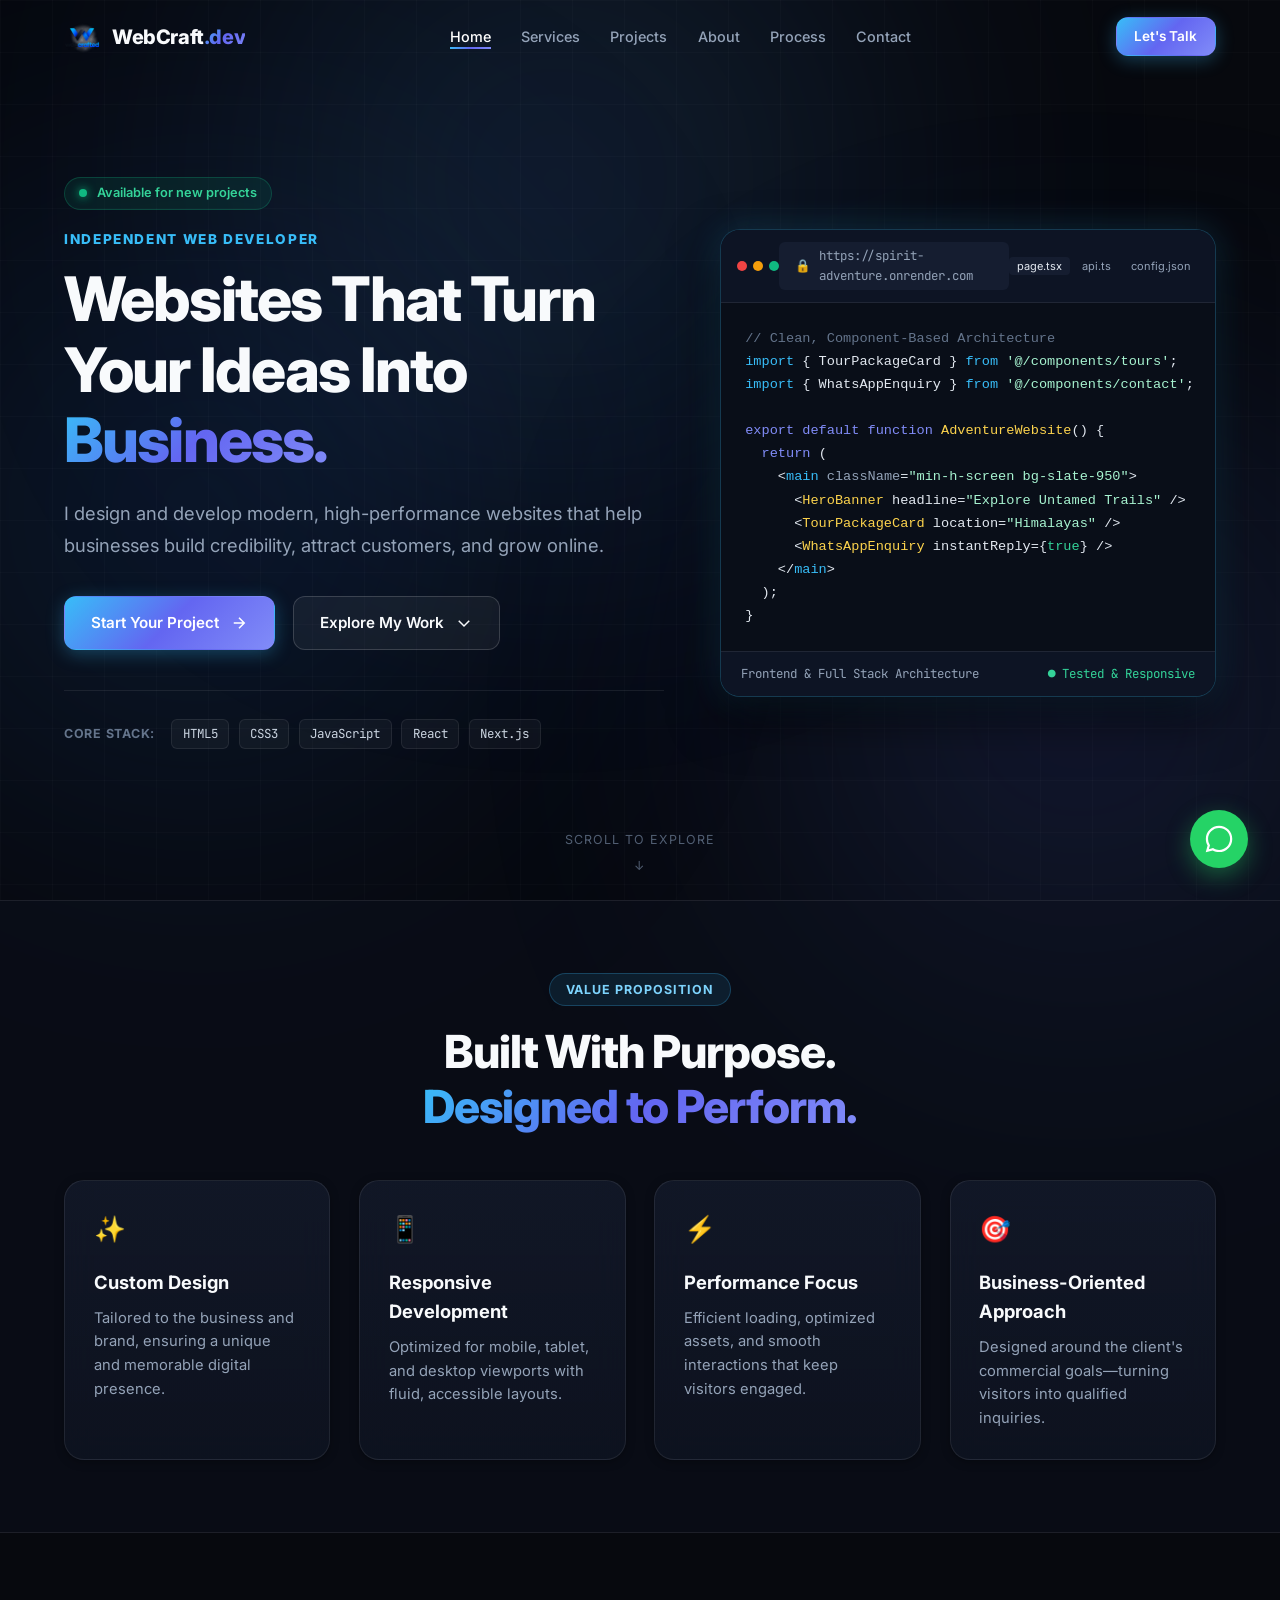
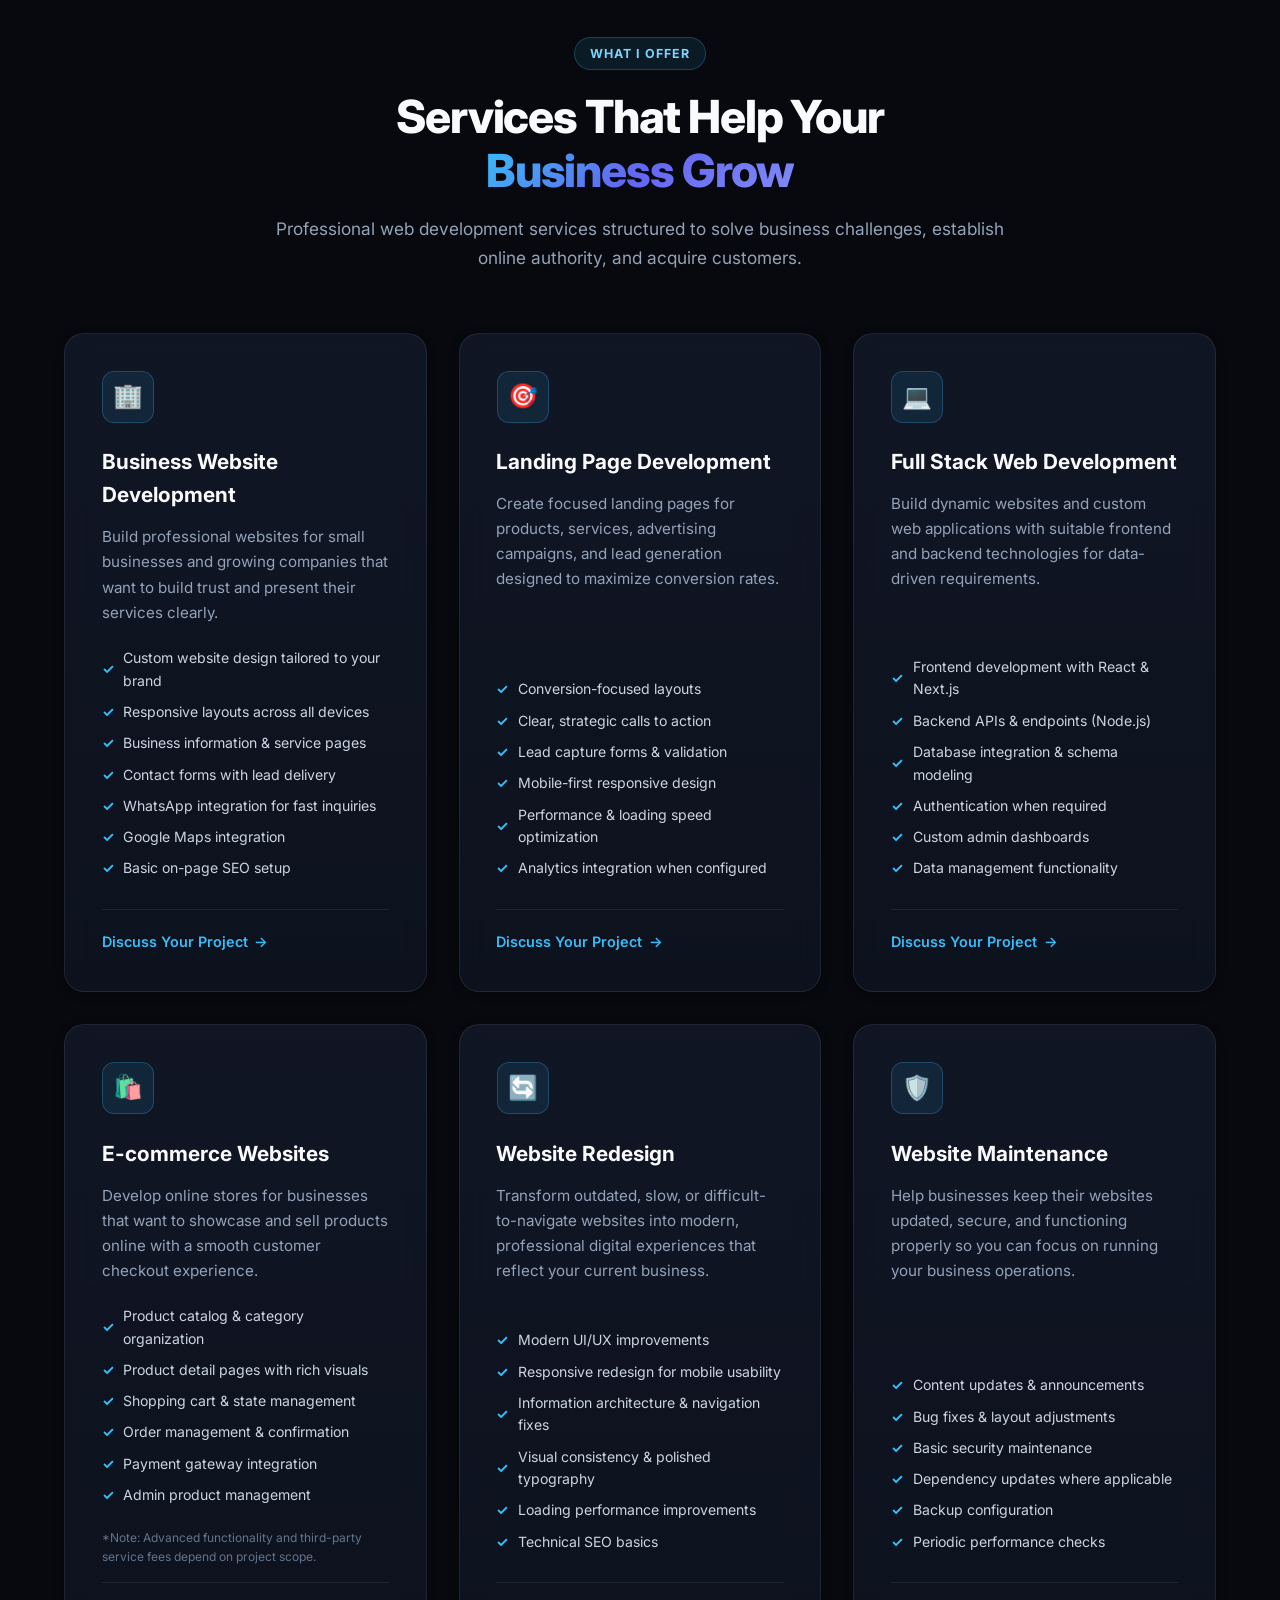
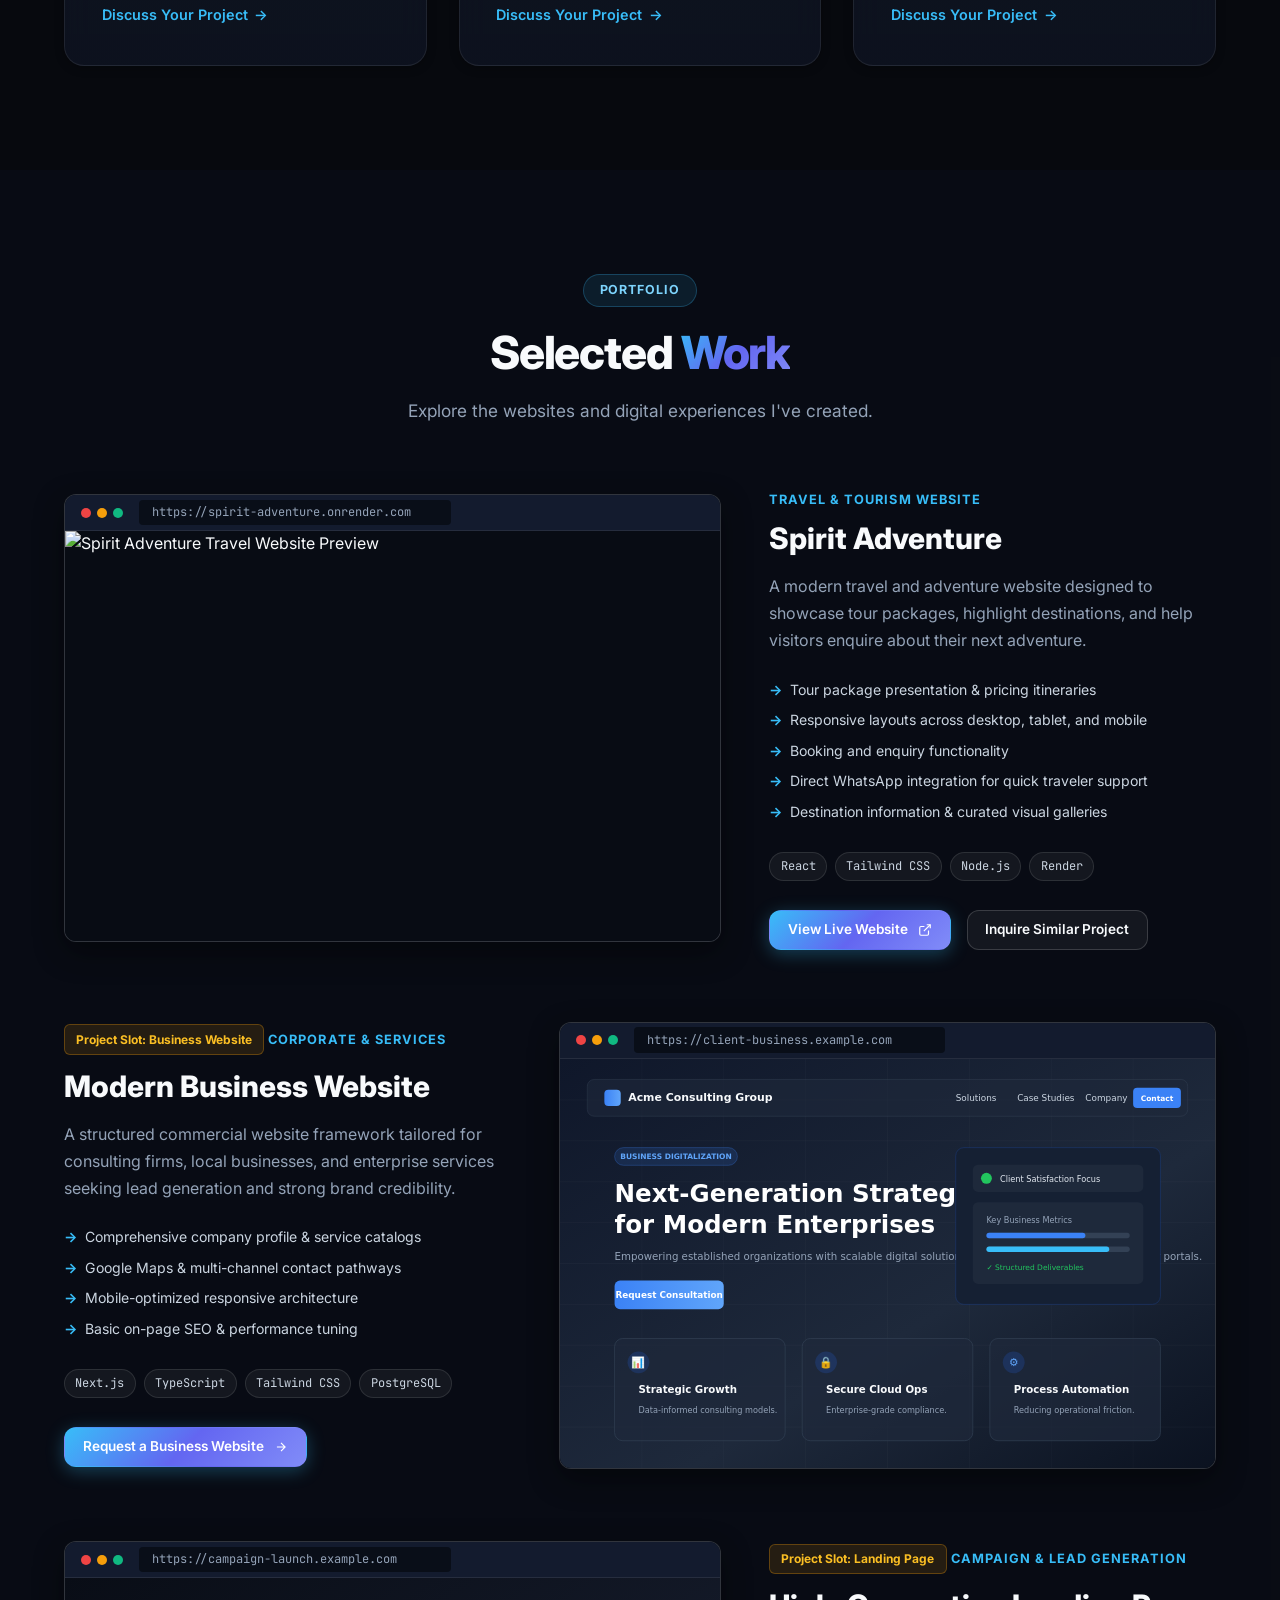
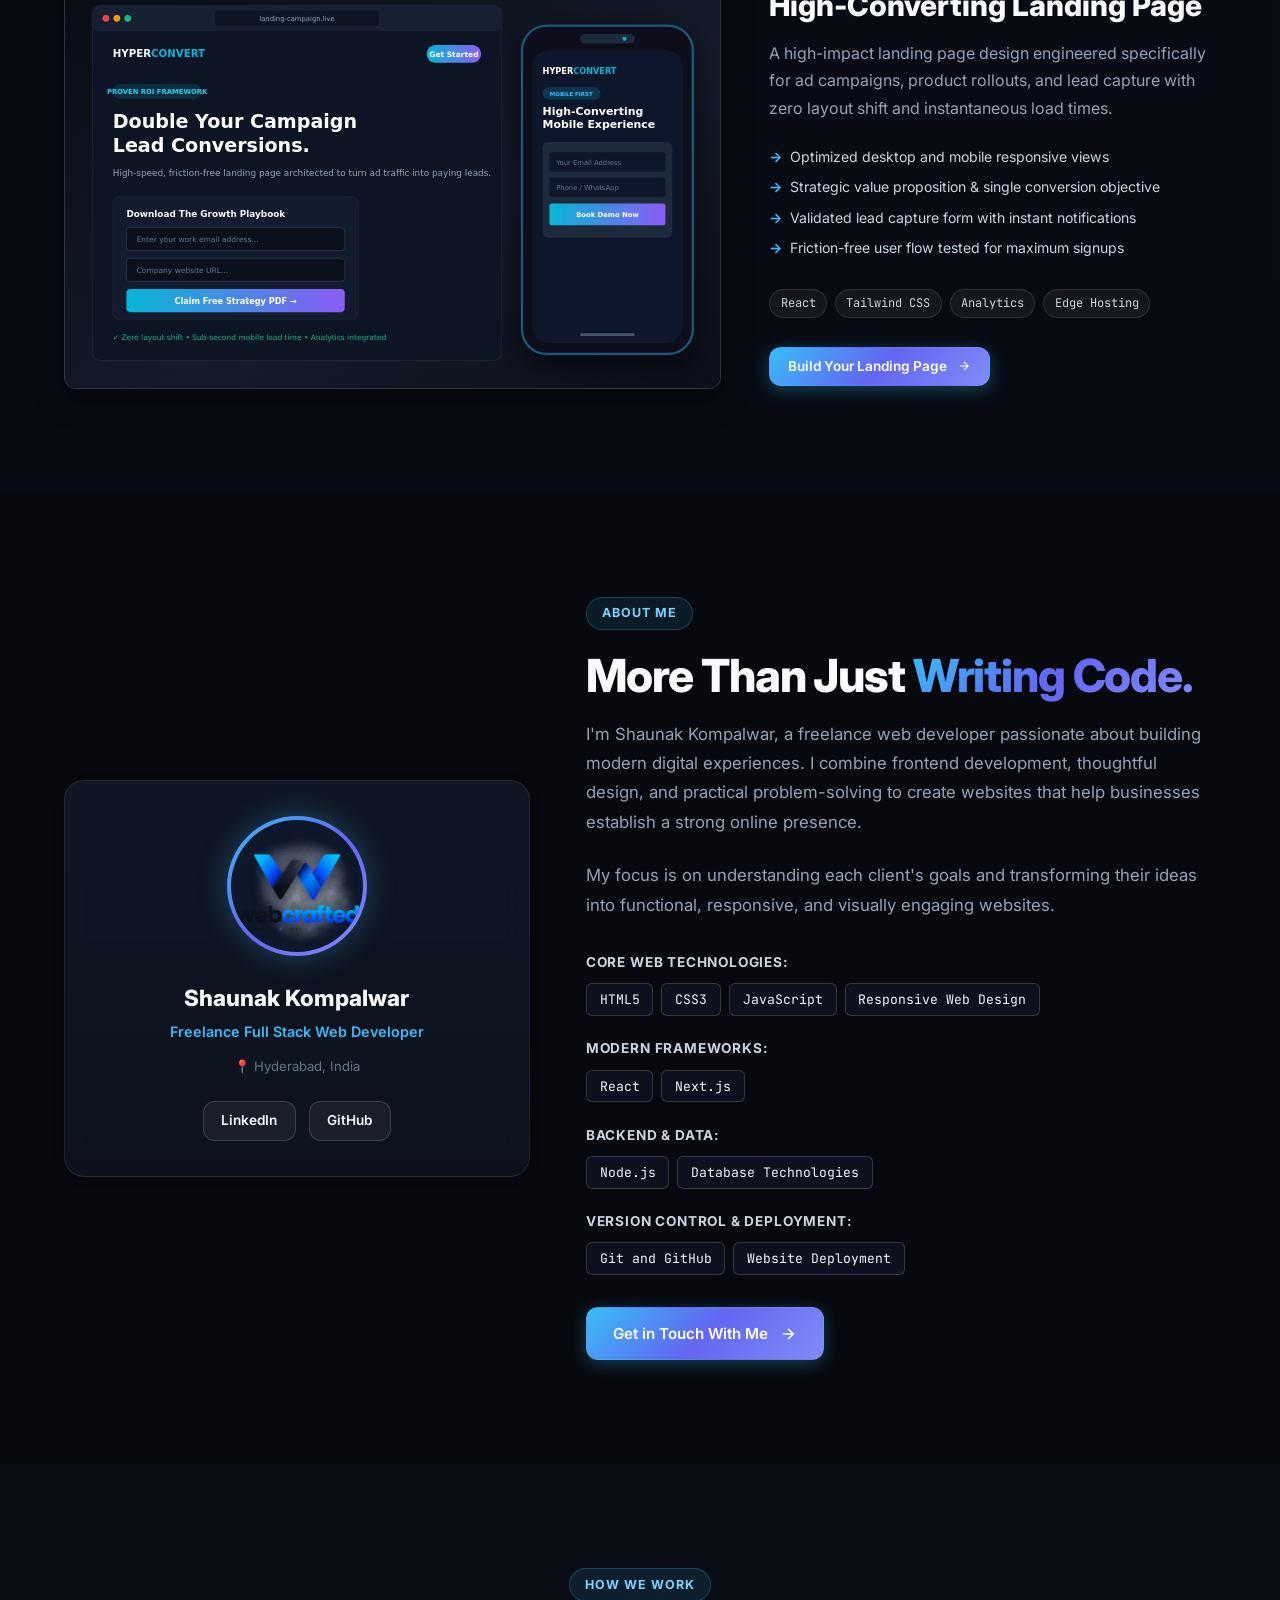
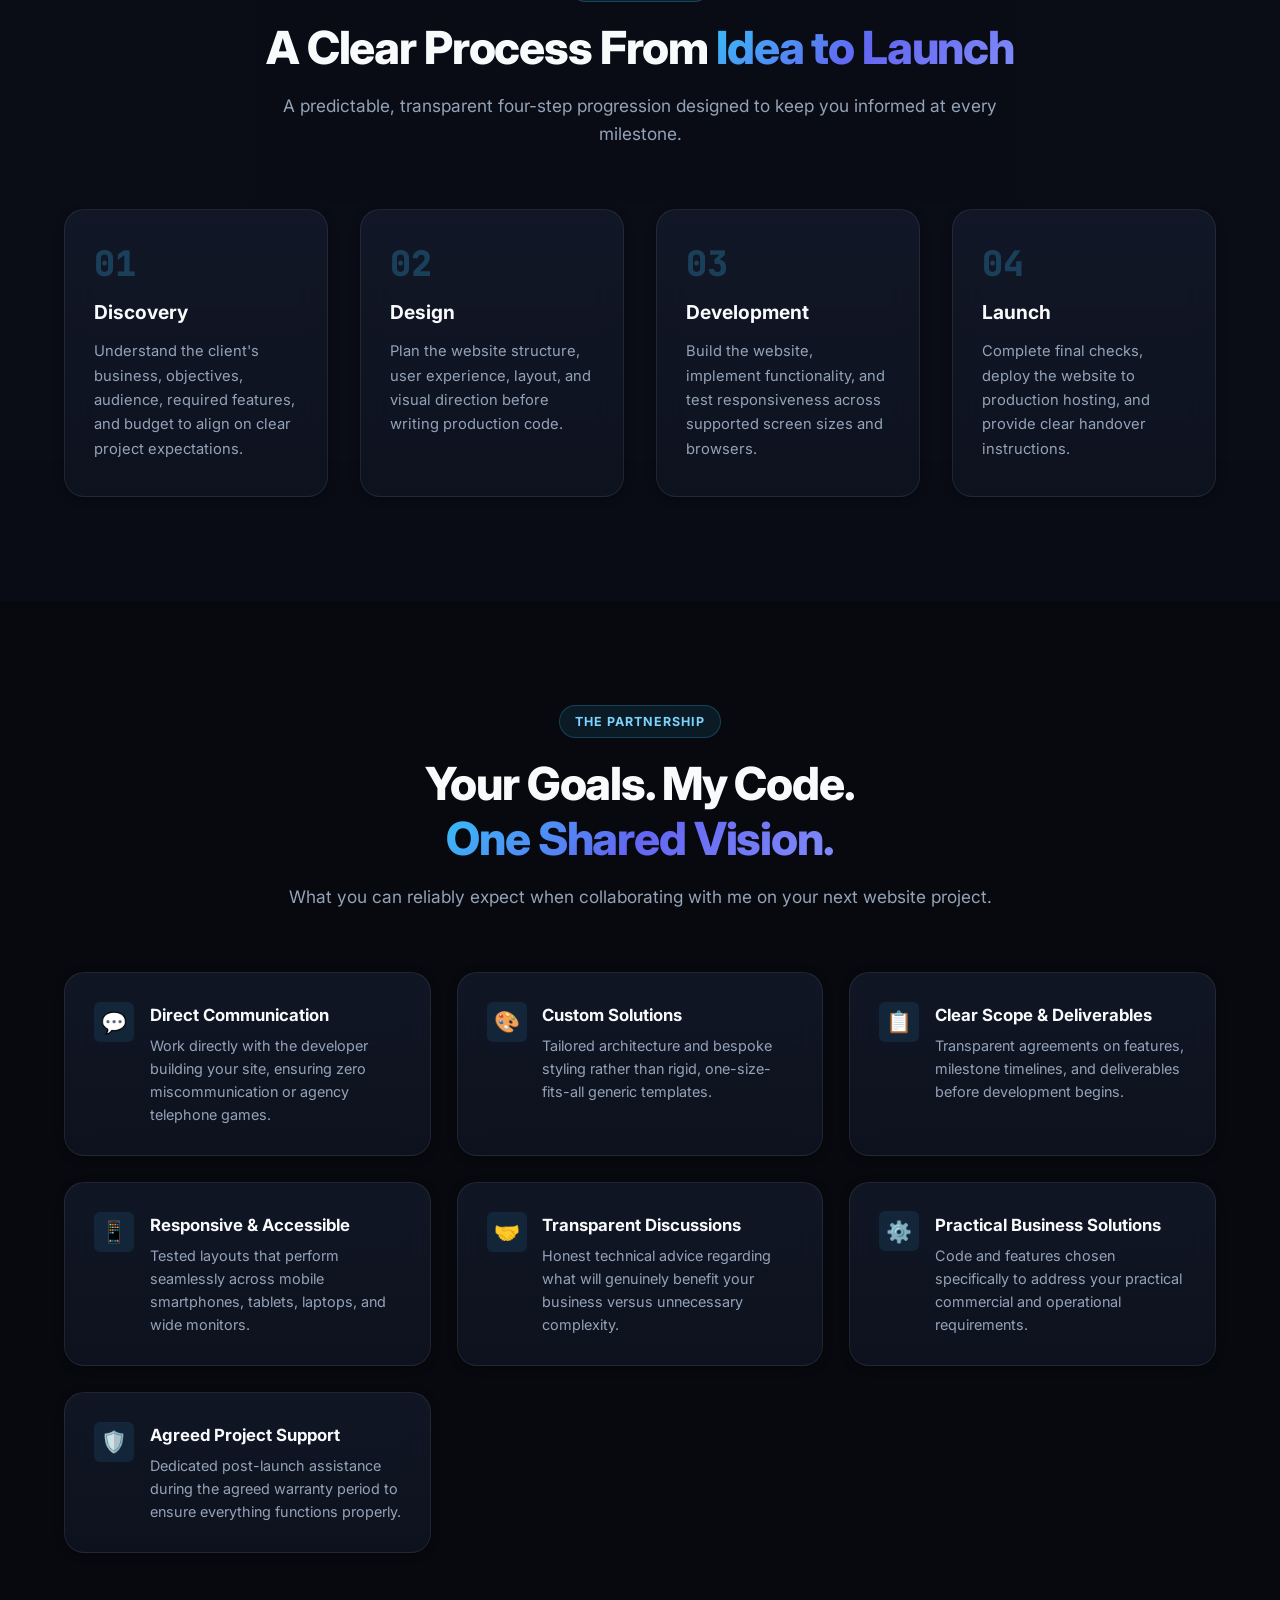
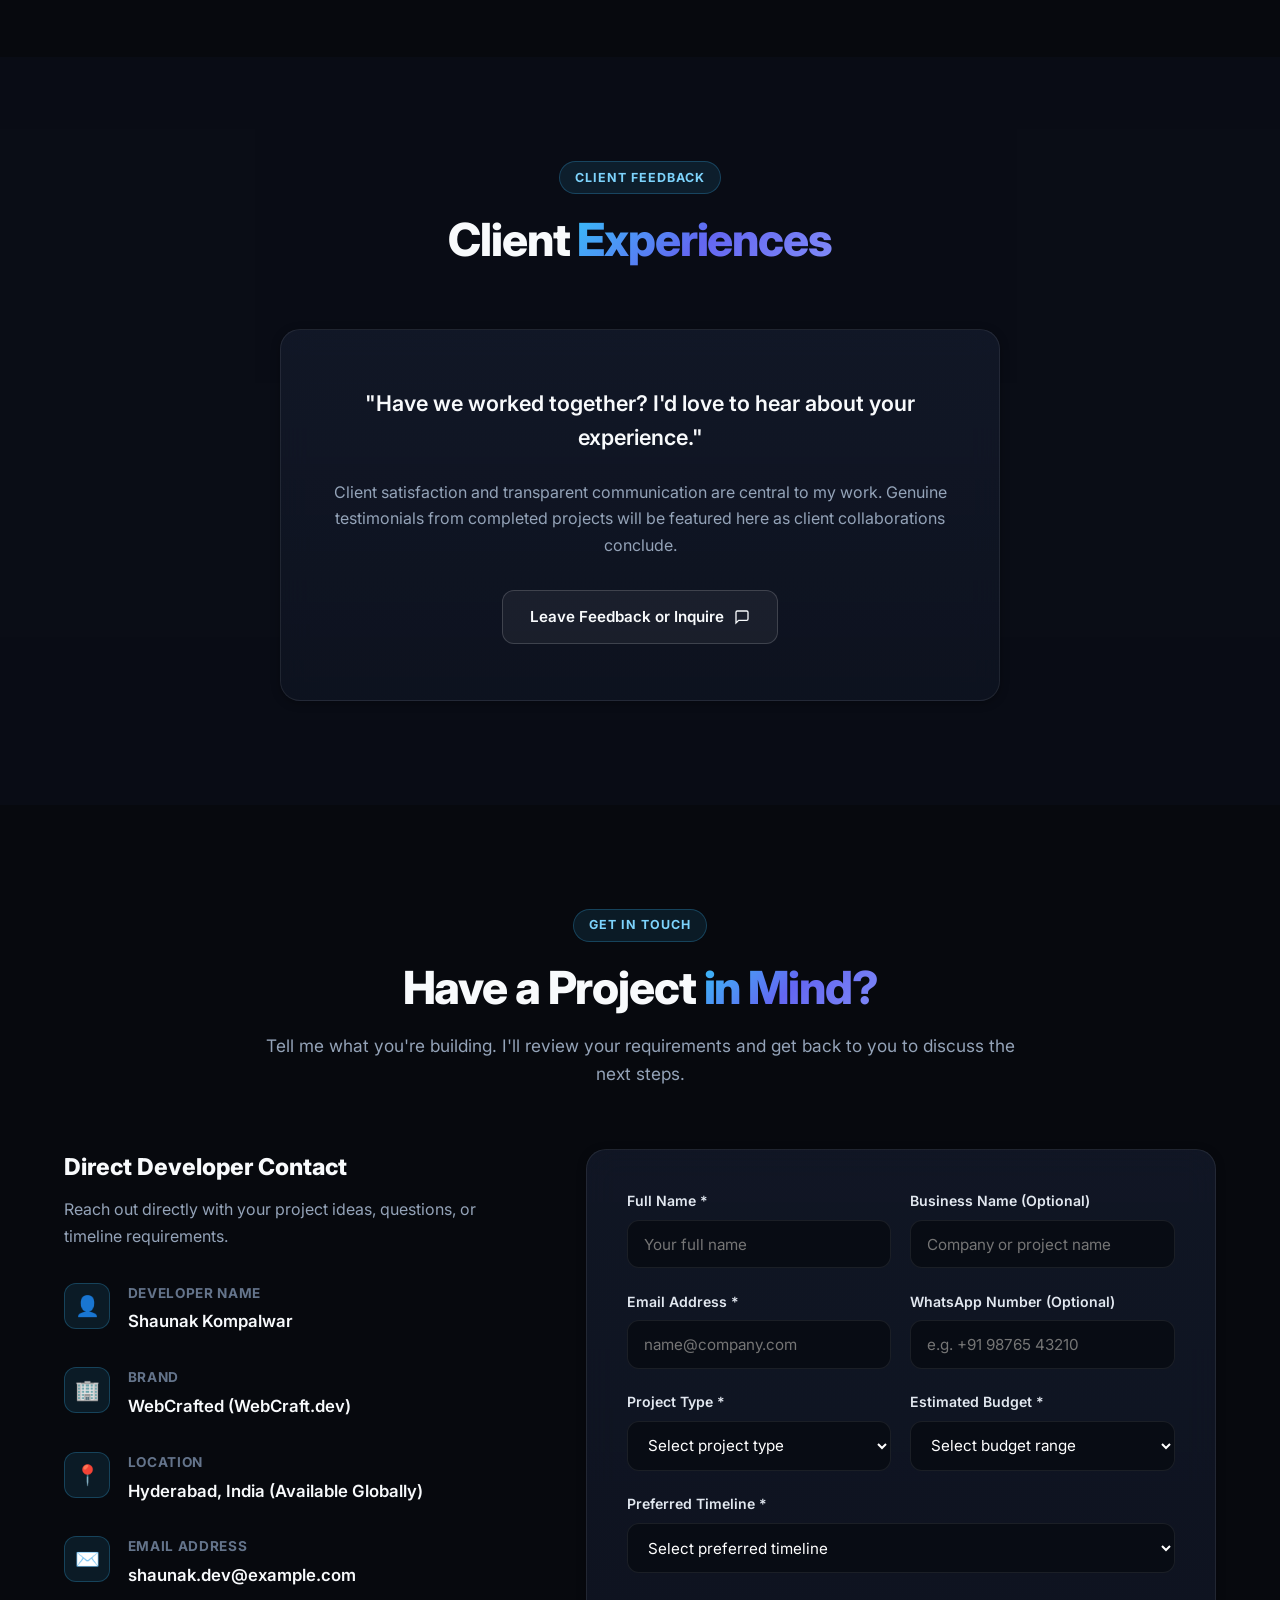
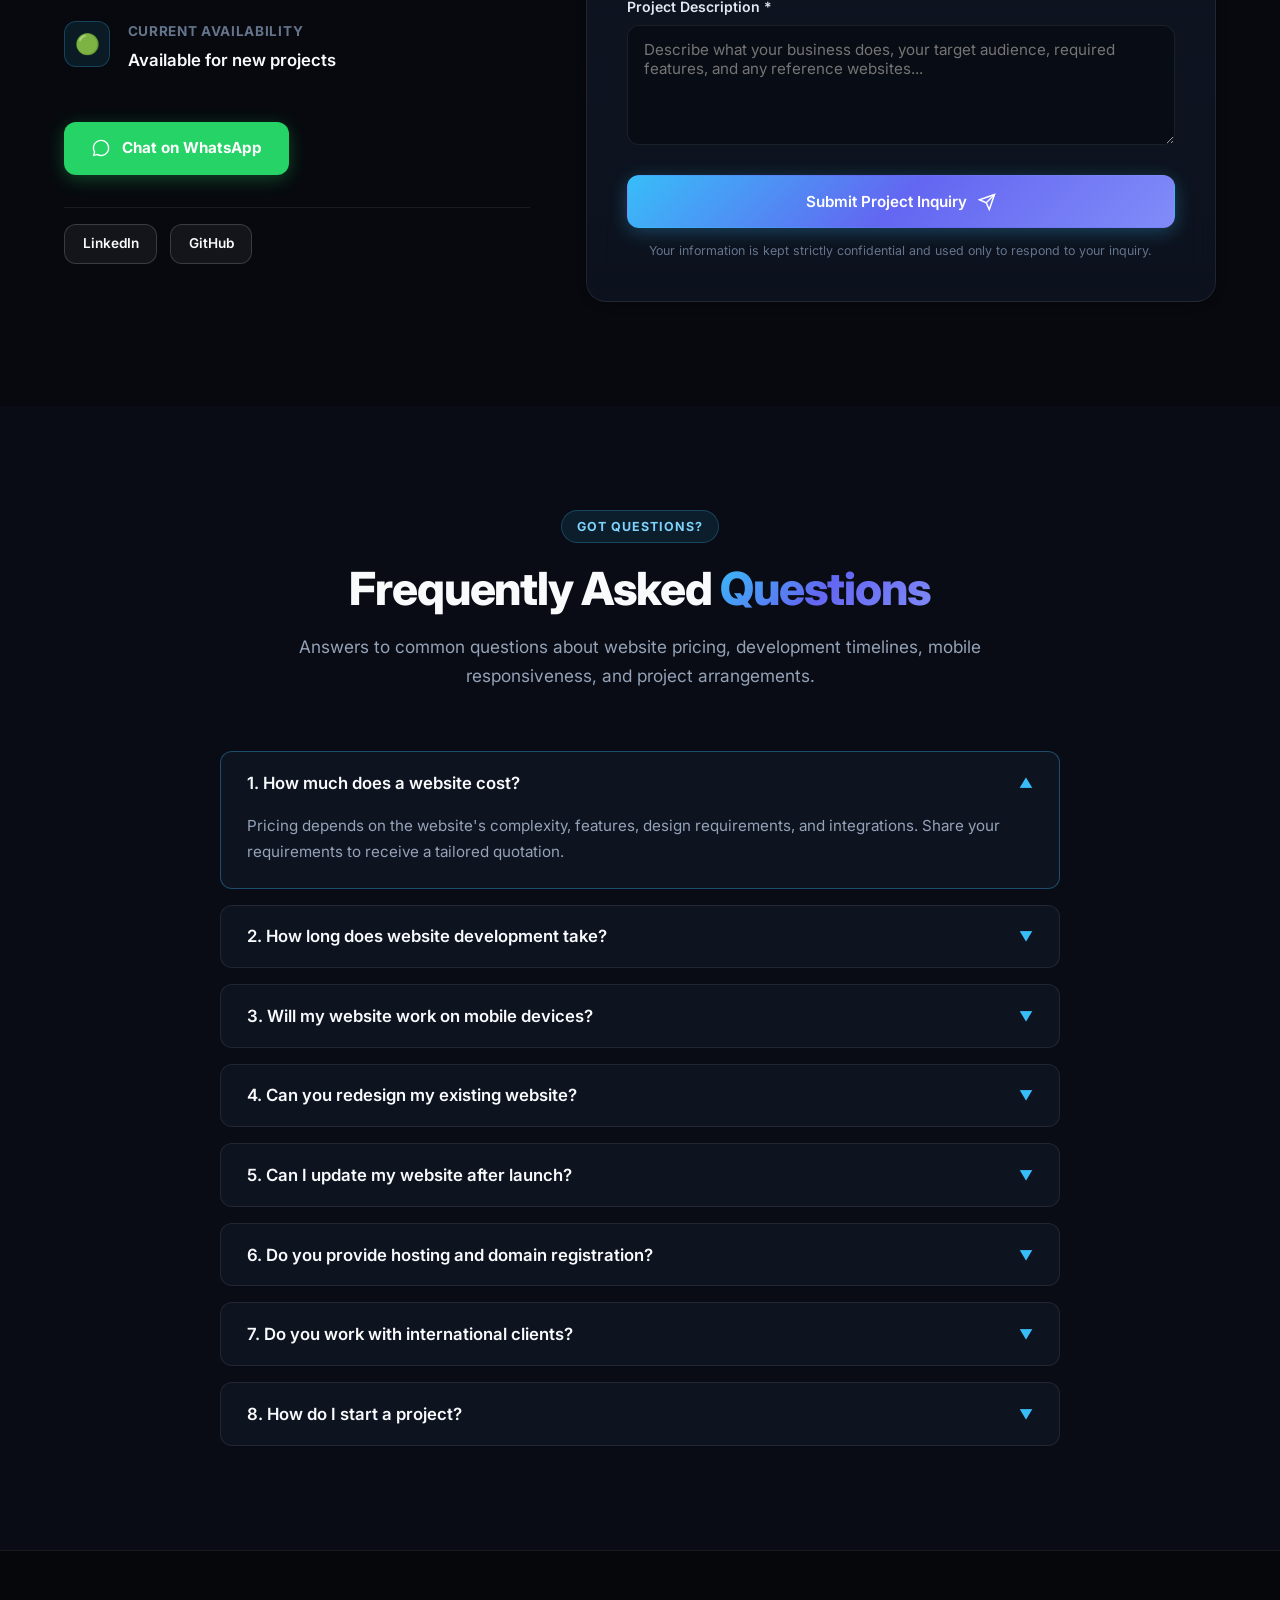
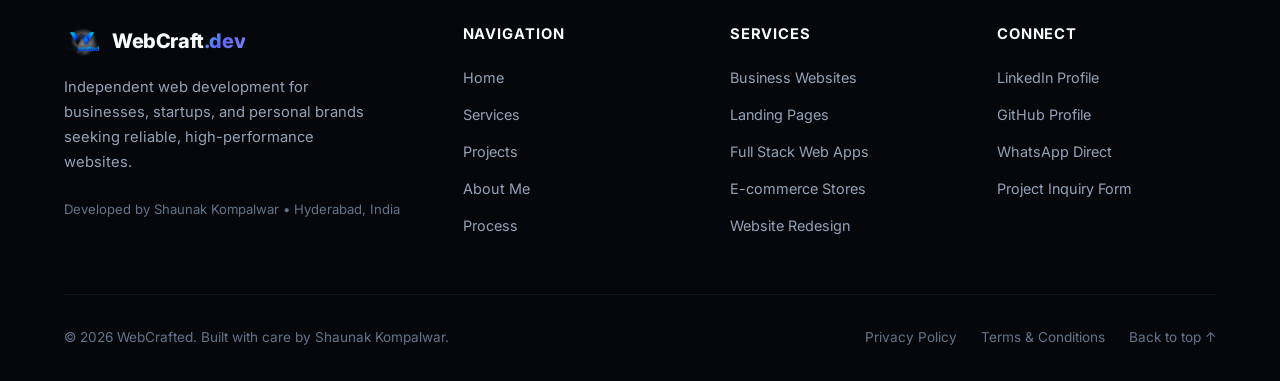
==== index.html @ 12d0b069 "first commit" ====
<!DOCTYPE html>
<html lang="en">
<head>
  <meta charset="UTF-8">
  <meta name="viewport" content="width=device-width, initial-scale=1.0">
  <title>WebCraft.dev | Shaunak Kompalwar — Freelance Full Stack Web Developer</title>
  
  <meta name="description" content="Shaunak Kompalwar — Freelance Full Stack Web Developer at WebCraft.dev. Building modern, high-performance websites for businesses, startups, travel companies, and personal brands.">
  <meta name="keywords" content="Shaunak Kompalwar, WebCraft.dev, WebCrafted, Freelance Web Developer Hyderabad, Full Stack Developer, Next.js Developer, React Developer, Travel Website Developer">
  <meta name="author" content="Shaunak Kompalwar">

  <!-- Open Graph / Social Media -->
  <meta property="og:type" content="website">
  <meta property="og:url" content="https://webcraft.dev/">
  <meta property="og:title" content="WebCraft.dev | Shaunak Kompalwar — Freelance Web Developer">
  <meta property="og:description" content="Websites That Turn Your Ideas Into Business. High-performance, modern websites designed to help businesses build credibility and grow.">
  <meta property="og:image" content="assets/spirit-adventure-preview.svg">

  <!-- Favicon -->
  <link rel="icon" type="image/png" href="assets/Logohead.png">
  <link rel="alternate icon" type="image/svg+xml" href="assets/logo.svg">
  
  <!-- Google Fonts: Inter & JetBrains Mono -->
  <link rel="preconnect" href="https://fonts.googleapis.com">
  <link rel="preconnect" href="https://fonts.gstatic.com" crossorigin>
  <link href="https://fonts.googleapis.com/css2?family=Inter:wght@400;500;600;700;800&family=JetBrains+Mono:wght@400;500;600;700&display=swap" rel="stylesheet">

  <link rel="stylesheet" href="styles.css">
  <script src="config.js"></script>
</head>
<body>

  <!-- Background Ambient Lights & Grid -->
  <div class="ambient-glow ambient-glow-1"></div>
  <div class="ambient-glow ambient-glow-2"></div>
  <div class="ambient-glow ambient-glow-3"></div>
  <div class="bg-grid-overlay"></div>

  <!-- ==========================================================================
       Section 3: Navigation Bar
       ========================================================================== -->
  <header>
    <nav class="navbar" role="navigation" aria-label="Main Navigation">
      <div class="container nav-container">
        
        <!-- Left: Logo / Typographic Wordmark -->
        <a href="#home" class="brand-logo" aria-label="WebCraft.dev Home">
          <img src="assets/Logohead.png" alt="WebCrafted logo" class="brand-icon" onerror="this.onerror=null; this.src='assets/logo.svg';">
          <span>WebCraft<span class="gradient-text">.dev</span></span>
        </a>

        <!-- Center: Navigation Links -->
        <ul class="nav-links">
          <li><a href="#home" class="nav-link active">Home</a></li>
          <li><a href="#services" class="nav-link">Services</a></li>
          <li><a href="#projects" class="nav-link">Projects</a></li>
          <li><a href="#about" class="nav-link">About</a></li>
          <li><a href="#process" class="nav-link">Process</a></li>
          <li><a href="#contact" class="nav-link">Contact</a></li>
        </ul>

        <!-- Right: Action CTA -->
        <div class="nav-actions">
          <a href="#contact" class="btn btn-primary btn-sm">Let's Talk</a>
          <button class="nav-mobile-toggle" aria-label="Toggle navigation menu" aria-expanded="false">☰</button>
        </div>

      </div>
    </nav>
  </header>

  <!-- Mobile Drawer Menu -->
  <div class="mobile-nav-drawer" role="dialog" aria-modal="true" aria-label="Mobile Navigation">
    <a href="#home">Home</a>
    <a href="#services">Services</a>
    <a href="#projects">Projects</a>
    <a href="#about">About</a>
    <a href="#process">Process</a>
    <a href="#contact">Contact</a>
    <a href="#contact" class="btn btn-primary" style="margin-top: 1rem; color: #fff;">Let's Talk</a>
  </div>

  <!-- ==========================================================================
       Section 4: Hero Section
       ========================================================================== -->
  <section id="home" class="hero-section">
    <div class="container hero-grid">
      
      <div class="hero-content">
        <!-- Compact Availability Indicator -->
        <div class="availability-pill">
          <span class="availability-dot"></span>
          <span class="availability-text">Available for new projects</span>
        </div>

        <!-- Introductory Label -->
        <span class="hero-intro-label">INDEPENDENT WEB DEVELOPER</span>

        <!-- Main Headline -->
        <h1 class="hero-title">
          Websites That Turn Your Ideas Into <span class="gradient-text">Business.</span>
        </h1>

        <!-- Supporting Description -->
        <p class="hero-description">
          I design and develop modern, high-performance websites that help businesses build credibility, attract customers, and grow online.
        </p>

        <!-- CTA Group -->
        <div class="hero-cta-group">
          <a href="#contact" class="btn btn-primary">
            <span>Start Your Project</span>
            <svg width="18" height="18" viewBox="0 0 24 24" fill="none" stroke="currentColor" stroke-width="2"><path d="M5 12h14M12 5l7 7-7 7"/></svg>
          </a>
          <a href="#projects" class="btn btn-secondary">
            <span>Explore My Work</span>
            <svg width="18" height="18" viewBox="0 0 24 24" fill="none" stroke="currentColor" stroke-width="2"><path d="M19 9l-7 7-7-7"/></svg>
          </a>
        </div>

        <!-- Technology Labels -->
        <div class="hero-tech-pills">
          <span class="hero-tech-label">Core Stack:</span>
          <span class="hero-tech-pill">HTML5</span>
          <span class="hero-tech-pill">CSS3</span>
          <span class="hero-tech-pill">JavaScript</span>
          <span class="hero-tech-pill">React</span>
          <span class="hero-tech-pill">Next.js</span>
        </div>
      </div>

      <!-- Hero Visual Preview Window -->
      <div class="hero-visual-card">
        <div class="browser-bar">
          <div class="browser-dots">
            <div class="browser-dot red"></div>
            <div class="browser-dot yellow"></div>
            <div class="browser-dot green"></div>
          </div>
          <div class="browser-url-input">
            <span>🔒</span>
            <span>https://spirit-adventure.onrender.com</span>
          </div>
          <div style="display: flex; gap: 4px;">
            <button class="browser-tab-btn" data-file="page.tsx" style="background:#151d30; color:#e2e8f0; border:none; padding:2px 8px; border-radius:4px; font-size:11px; cursor:pointer;">page.tsx</button>
            <button class="browser-tab-btn" data-file="api.ts" style="background:transparent; color:#94a3b8; border:none; padding:2px 8px; border-radius:4px; font-size:11px; cursor:pointer;">api.ts</button>
            <button class="browser-tab-btn" data-file="config.json" style="background:transparent; color:#94a3b8; border:none; padding:2px 8px; border-radius:4px; font-size:11px; cursor:pointer;">config.json</button>
          </div>
        </div>

        <div class="browser-content-area">
          <pre style="margin:0; overflow-x:auto;"><code id="heroCodeContent"><span style="color:#64748b;">// Clean, Component-Based Architecture</span>
<span style="color:#38bdf8;">import</span> { TourPackageCard } <span style="color:#38bdf8;">from</span> <span style="color:#a7f3d0;">'@/components/tours'</span>;
<span style="color:#38bdf8;">import</span> { WhatsAppEnquiry } <span style="color:#38bdf8;">from</span> <span style="color:#a7f3d0;">'@/components/contact'</span>;

<span style="color:#818cf8;">export default function</span> <span style="color:#fcd34d;">AdventureWebsite</span>() {
  <span style="color:#818cf8;">return</span> (
    &lt;<span style="color:#38bdf8;">main</span> <span style="color:#94a3b8;">className</span>=<span style="color:#a7f3d0;">"min-h-screen bg-slate-950"</span>&gt;
      &lt;<span style="color:#fcd34d;">HeroBanner</span> headline=<span style="color:#a7f3d0;">"Explore Untamed Trails"</span> /&gt;
      &lt;<span style="color:#fcd34d;">TourPackageCard</span> location=<span style="color:#a7f3d0;">"Himalayas"</span> /&gt;
      &lt;<span style="color:#fcd34d;">WhatsAppEnquiry</span> instantReply={<span style="color:#34d399;">true</span>} /&gt;
    &lt;/<span style="color:#38bdf8;">main</span>&gt;
  );
}</code></pre>
        </div>

        <div style="padding:0.75rem 1.25rem; background:#0d1424; border-top:1px solid var(--border-subtle); display:flex; justify-content:space-between; align-items:center; font-size:0.78rem; font-family:var(--font-mono); color:var(--text-muted);">
          <span>Frontend &amp; Full Stack Architecture</span>
          <span style="color:#34d399;">● Tested &amp; Responsive</span>
        </div>
      </div>

    </div>

    <!-- Scroll Indicator -->
    <a href="#trust" class="hero-scroll-indicator" aria-label="Scroll to next section">
      <span>Scroll to explore</span>
      <span>↓</span>
    </a>
  </section>

  <!-- ==========================================================================
       Section 5: Trust and Value Section
       ========================================================================== -->
  <section id="trust" class="trust-section">
    <div class="container">
      <div class="section-header" style="margin-bottom: 2.8rem;">
        <span class="section-tag">Value Proposition</span>
        <h2 class="section-title">Built With Purpose. <span class="gradient-text">Designed to Perform.</span></h2>
      </div>

      <div class="trust-grid">
        <div class="glass-card trust-item">
          <div class="trust-icon">✨</div>
          <h3 class="trust-title">Custom Design</h3>
          <p class="trust-desc">Tailored to the business and brand, ensuring a unique and memorable digital presence.</p>
        </div>

        <div class="glass-card trust-item">
          <div class="trust-icon">📱</div>
          <h3 class="trust-title">Responsive Development</h3>
          <p class="trust-desc">Optimized for mobile, tablet, and desktop viewports with fluid, accessible layouts.</p>
        </div>

        <div class="glass-card trust-item">
          <div class="trust-icon">⚡</div>
          <h3 class="trust-title">Performance Focus</h3>
          <p class="trust-desc">Efficient loading, optimized assets, and smooth interactions that keep visitors engaged.</p>
        </div>

        <div class="glass-card trust-item">
          <div class="trust-icon">🎯</div>
          <h3 class="trust-title">Business-Oriented Approach</h3>
          <p class="trust-desc">Designed around the client's commercial goals—turning visitors into qualified inquiries.</p>
        </div>
      </div>
    </div>
  </section>

  <!-- ==========================================================================
       Section 6: Services Section
       ========================================================================== -->
  <section id="services">
    <div class="container">
      <div class="section-header">
        <span class="section-tag">What I Offer</span>
        <h2 class="section-title">Services That Help Your <span class="gradient-text">Business Grow</span></h2>
        <p class="section-desc">
          Professional web development services structured to solve business challenges, establish online authority, and acquire customers.
        </p>
      </div>

      <div class="services-grid">
        
        <!-- Service 1: Business Website Development -->
        <div class="glass-card service-card">
          <div class="service-icon-box">🏢</div>
          <h3 class="service-title">Business Website Development</h3>
          <p class="service-desc">
            Build professional websites for small businesses and growing companies that want to build trust and present their services clearly.
          </p>
          <ul class="service-features-list">
            <li>Custom website design tailored to your brand</li>
            <li>Responsive layouts across all devices</li>
            <li>Business information &amp; service pages</li>
            <li>Contact forms with lead delivery</li>
            <li>WhatsApp integration for fast inquiries</li>
            <li>Google Maps integration</li>
            <li>Basic on-page SEO setup</li>
          </ul>
          <div class="service-footer-cta">
            <a href="#contact" class="discuss-link">Discuss Your Project <span>→</span></a>
          </div>
        </div>

        <!-- Service 2: Landing Page Development -->
        <div class="glass-card service-card">
          <div class="service-icon-box">🎯</div>
          <h3 class="service-title">Landing Page Development</h3>
          <p class="service-desc">
            Create focused landing pages for products, services, advertising campaigns, and lead generation designed to maximize conversion rates.
          </p>
          <ul class="service-features-list">
            <li>Conversion-focused layouts</li>
            <li>Clear, strategic calls to action</li>
            <li>Lead capture forms &amp; validation</li>
            <li>Mobile-first responsive design</li>
            <li>Performance &amp; loading speed optimization</li>
            <li>Analytics integration when configured</li>
          </ul>
          <div class="service-footer-cta">
            <a href="#contact" class="discuss-link">Discuss Your Project <span>→</span></a>
          </div>
        </div>

        <!-- Service 3: Full Stack Web Development -->
        <div class="glass-card service-card">
          <div class="service-icon-box">💻</div>
          <h3 class="service-title">Full Stack Web Development</h3>
          <p class="service-desc">
            Build dynamic websites and custom web applications with suitable frontend and backend technologies for data-driven requirements.
          </p>
          <ul class="service-features-list">
            <li>Frontend development with React &amp; Next.js</li>
            <li>Backend APIs &amp; endpoints (Node.js)</li>
            <li>Database integration &amp; schema modeling</li>
            <li>Authentication when required</li>
            <li>Custom admin dashboards</li>
            <li>Data management functionality</li>
          </ul>
          <div class="service-footer-cta">
            <a href="#contact" class="discuss-link">Discuss Your Project <span>→</span></a>
          </div>
        </div>

        <!-- Service 4: E-commerce Websites -->
        <div class="glass-card service-card">
          <div class="service-icon-box">🛍️</div>
          <h3 class="service-title">E-commerce Websites</h3>
          <p class="service-desc">
            Develop online stores for businesses that want to showcase and sell products online with a smooth customer checkout experience.
          </p>
          <ul class="service-features-list">
            <li>Product catalog &amp; category organization</li>
            <li>Product detail pages with rich visuals</li>
            <li>Shopping cart &amp; state management</li>
            <li>Order management &amp; confirmation</li>
            <li>Payment gateway integration</li>
            <li>Admin product management</li>
          </ul>
          <p style="font-size:0.75rem; color:var(--text-dim); margin-top:-0.5rem; margin-bottom:1rem;">
            *Note: Advanced functionality and third-party service fees depend on project scope.
          </p>
          <div class="service-footer-cta">
            <a href="#contact" class="discuss-link">Discuss Your Project <span>→</span></a>
          </div>
        </div>

        <!-- Service 5: Website Redesign -->
        <div class="glass-card service-card">
          <div class="service-icon-box">🔄</div>
          <h3 class="service-title">Website Redesign</h3>
          <p class="service-desc">
            Transform outdated, slow, or difficult-to-navigate websites into modern, professional digital experiences that reflect your current business.
          </p>
          <ul class="service-features-list">
            <li>Modern UI/UX improvements</li>
            <li>Responsive redesign for mobile usability</li>
            <li>Information architecture &amp; navigation fixes</li>
            <li>Visual consistency &amp; polished typography</li>
            <li>Loading performance improvements</li>
            <li>Technical SEO basics</li>
          </ul>
          <div class="service-footer-cta">
            <a href="#contact" class="discuss-link">Discuss Your Project <span>→</span></a>
          </div>
        </div>

        <!-- Service 6: Website Maintenance -->
        <div class="glass-card service-card">
          <div class="service-icon-box">🛡️</div>
          <h3 class="service-title">Website Maintenance</h3>
          <p class="service-desc">
            Help businesses keep their websites updated, secure, and functioning properly so you can focus on running your business operations.
          </p>
          <ul class="service-features-list">
            <li>Content updates &amp; announcements</li>
            <li>Bug fixes &amp; layout adjustments</li>
            <li>Basic security maintenance</li>
            <li>Dependency updates where applicable</li>
            <li>Backup configuration</li>
            <li>Periodic performance checks</li>
          </ul>
          <div class="service-footer-cta">
            <a href="#contact" class="discuss-link">Discuss Your Project <span>→</span></a>
          </div>
        </div>

      </div>
    </div>
  </section>

  <!-- ==========================================================================
       Section 7: Featured Projects Section (Selected Work)
       ========================================================================== -->
  <section id="projects" style="background: rgba(14, 19, 32, 0.35);">
    <div class="container">
      <div class="section-header">
        <span class="section-tag">Portfolio</span>
        <h2 class="section-title">Selected <span class="gradient-text">Work</span></h2>
        <p class="section-desc">
          Explore the websites and digital experiences I've created.
        </p>
      </div>

      <div class="projects-editorial-list">
        
        <!-- Project 1: Spirit Adventure (REAL PROJECT) -->
        <article class="project-showcase-item">
          <!-- Desktop Mockup Frame -->
          <div class="project-preview-side">
            <div class="device-frame-desktop">
              <div class="device-desktop-header">
                <div class="device-dots">
                  <div class="browser-dot red"></div>
                  <div class="browser-dot yellow"></div>
                  <div class="browser-dot green"></div>
                </div>
                <div class="device-url-bar">https://spirit-adventure.onrender.com</div>
              </div>
              <div class="device-media-box">
                <img src="assets/spirit-adventure-preview.svg" alt="Spirit Adventure Travel Website Preview" loading="lazy">
              </div>
            </div>
          </div>

          <!-- Project Info -->
          <div class="project-info-side">
            <span class="project-category-tag">Travel &amp; Tourism Website</span>
            <h3 class="project-title">Spirit Adventure</h3>
            <p class="project-description">
              A modern travel and adventure website designed to showcase tour packages, highlight destinations, and help visitors enquire about their next adventure.
            </p>

            <ul class="project-highlights-list">
              <li>Tour package presentation &amp; pricing itineraries</li>
              <li>Responsive layouts across desktop, tablet, and mobile</li>
              <li>Booking and enquiry functionality</li>
              <li>Direct WhatsApp integration for quick traveler support</li>
              <li>Destination information &amp; curated visual galleries</li>
            </ul>

            <div class="project-tech-tags">
              <span class="tech-tag">React</span>
              <span class="tech-tag">Tailwind CSS</span>
              <span class="tech-tag">Node.js</span>
              <span class="tech-tag">Render</span>
            </div>

            <div style="display: flex; gap: 1rem; align-items: center; flex-wrap: wrap;">
              <a href="https://spirit-adventure.onrender.com/" target="_blank" rel="noopener noreferrer" class="btn btn-primary btn-sm">
                <span>View Live Website</span>
                <svg width="14" height="14" viewBox="0 0 24 24" fill="none" stroke="currentColor" stroke-width="2"><path d="M18 13v6a2 2 0 0 1-2 2H5a2 2 0 0 1-2-2V8a2 2 0 0 1 2-2h6"/><polyline points="15 3 21 3 21 9"/><line x1="10" y1="14" x2="21" y2="3"/></svg>
              </a>
              <a href="#contact" class="btn btn-secondary btn-sm">Inquire Similar Project</a>
            </div>
          </div>
        </article>

        <!-- Project 2: Business Website (CLEARLY MARKED PLACEHOLDER) -->
        <article class="project-showcase-item reverse">
          <div class="project-preview-side">
            <div class="device-frame-desktop">
              <div class="device-desktop-header">
                <div class="device-dots">
                  <div class="browser-dot red"></div>
                  <div class="browser-dot yellow"></div>
                  <div class="browser-dot green"></div>
                </div>
                <div class="device-url-bar">https://client-business.example.com</div>
              </div>
              <div class="device-media-box">
                <img src="assets/placeholder-business.svg" alt="Business Website Preview Placeholder" loading="lazy">
              </div>
            </div>
          </div>

          <div class="project-info-side">
            <span class="placeholder-badge">Project Slot: Business Website</span>
            <span class="project-category-tag">Corporate &amp; Services</span>
            <h3 class="project-title">Modern Business Website</h3>
            <p class="project-description">
              A structured commercial website framework tailored for consulting firms, local businesses, and enterprise services seeking lead generation and strong brand credibility.
            </p>

            <ul class="project-highlights-list">
              <li>Comprehensive company profile &amp; service catalogs</li>
              <li>Google Maps &amp; multi-channel contact pathways</li>
              <li>Mobile-optimized responsive architecture</li>
              <li>Basic on-page SEO &amp; performance tuning</li>
            </ul>

            <div class="project-tech-tags">
              <span class="tech-tag">Next.js</span>
              <span class="tech-tag">TypeScript</span>
              <span class="tech-tag">Tailwind CSS</span>
              <span class="tech-tag">PostgreSQL</span>
            </div>

            <div style="display: flex; gap: 1rem; align-items: center; flex-wrap: wrap;">
              <a href="#contact" class="btn btn-primary btn-sm">
                <span>Request a Business Website</span>
                <svg width="14" height="14" viewBox="0 0 24 24" fill="none" stroke="currentColor" stroke-width="2"><path d="M5 12h14M12 5l7 7-7 7"/></svg>
              </a>
            </div>
          </div>
        </article>

        <!-- Project 3: Conversion-Focused Landing Page (CLEARLY MARKED PLACEHOLDER) -->
        <article class="project-showcase-item">
          <div class="project-preview-side">
            <div class="device-frame-desktop">
              <div class="device-desktop-header">
                <div class="device-dots">
                  <div class="browser-dot red"></div>
                  <div class="browser-dot yellow"></div>
                  <div class="browser-dot green"></div>
                </div>
                <div class="device-url-bar">https://campaign-launch.example.com</div>
              </div>
              <div class="device-media-box">
                <img src="assets/placeholder-landing.svg" alt="Landing Page Preview Placeholder" loading="lazy">
              </div>
            </div>
          </div>

          <div class="project-info-side">
            <span class="placeholder-badge">Project Slot: Landing Page</span>
            <span class="project-category-tag">Campaign &amp; Lead Generation</span>
            <h3 class="project-title">High-Converting Landing Page</h3>
            <p class="project-description">
              A high-impact landing page design engineered specifically for ad campaigns, product rollouts, and lead capture with zero layout shift and instantaneous load times.
            </p>

            <ul class="project-highlights-list">
              <li>Optimized desktop and mobile responsive views</li>
              <li>Strategic value proposition &amp; single conversion objective</li>
              <li>Validated lead capture form with instant notifications</li>
              <li>Friction-free user flow tested for maximum signups</li>
            </ul>

            <div class="project-tech-tags">
              <span class="tech-tag">React</span>
              <span class="tech-tag">Tailwind CSS</span>
              <span class="tech-tag">Analytics</span>
              <span class="tech-tag">Edge Hosting</span>
            </div>

            <div style="display: flex; gap: 1rem; align-items: center; flex-wrap: wrap;">
              <a href="#contact" class="btn btn-primary btn-sm">
                <span>Build Your Landing Page</span>
                <svg width="14" height="14" viewBox="0 0 24 24" fill="none" stroke="currentColor" stroke-width="2"><path d="M5 12h14M12 5l7 7-7 7"/></svg>
              </a>
            </div>
          </div>
        </article>

      </div>
    </div>
  </section>

  <!-- ==========================================================================
       Section 8: About Me Section
       ========================================================================== -->
  <section id="about">
    <div class="container">
      <div class="about-grid">
        
        <!-- Portrait Placeholder Card -->
        <div class="glass-card about-portrait-card">
          <div class="portrait-avatar-box">
            <img src="assets/Logohead.png" alt="Shaunak Kompalwar" class="portrait-img" onerror="this.onerror=null; this.src='assets/logo.svg';">
          </div>
          <h3 class="about-author-name">Shaunak Kompalwar</h3>
          <p class="about-author-role">Freelance Full Stack Web Developer</p>
          <p class="about-author-location">📍 Hyderabad, India</p>

          <div style="margin-top: 1.5rem; display: flex; gap: 0.8rem;">
            <a href="https://www.linkedin.com/in/shaunak-kompalwar-60a5243b6/" target="_blank" rel="noopener noreferrer" class="btn btn-secondary btn-sm config-linkedin">LinkedIn</a>
            <a href="https://github.com/shaunakkompalwar968" target="_blank" rel="noopener noreferrer" class="btn btn-secondary btn-sm config-github">GitHub</a>
          </div>
        </div>

        <!-- Bio & Technical Skills Content -->
        <div class="about-text-content">
          <span class="section-tag">About Me</span>
          <h2 class="section-title">More Than Just <span class="gradient-text">Writing Code.</span></h2>
          
          <p>
            I'm Shaunak Kompalwar, a freelance web developer passionate about building modern digital experiences. I combine frontend development, thoughtful design, and practical problem-solving to create websites that help businesses establish a strong online presence.
          </p>
          <p>
            My focus is on understanding each client's goals and transforming their ideas into functional, responsive, and visually engaging websites.
          </p>

          <!-- Grouped Technical Skills -->
          <div class="skills-proficiency-groups">
            <div>
              <div class="skills-group-title">Core Web Technologies:</div>
              <div class="skills-pills-row">
                <span class="skill-pill">HTML5</span>
                <span class="skill-pill">CSS3</span>
                <span class="skill-pill">JavaScript</span>
                <span class="skill-pill">Responsive Web Design</span>
              </div>
            </div>

            <div>
              <div class="skills-group-title">Modern Frameworks:</div>
              <div class="skills-pills-row">
                <span class="skill-pill">React</span>
                <span class="skill-pill">Next.js</span>
              </div>
            </div>

            <div>
              <div class="skills-group-title">Backend &amp; Data:</div>
              <div class="skills-pills-row">
                <span class="skill-pill">Node.js</span>
                <span class="skill-pill">Database Technologies</span>
              </div>
            </div>

            <div>
              <div class="skills-group-title">Version Control &amp; Deployment:</div>
              <div class="skills-pills-row">
                <span class="skill-pill">Git and GitHub</span>
                <span class="skill-pill">Website Deployment</span>
              </div>
            </div>
          </div>

          <div style="margin-top: 2rem;">
            <a href="#contact" class="btn btn-primary">
              <span>Get in Touch With Me</span>
              <svg width="18" height="18" viewBox="0 0 24 24" fill="none" stroke="currentColor" stroke-width="2"><path d="M5 12h14M12 5l7 7-7 7"/></svg>
            </a>
          </div>
        </div>

      </div>
    </div>
  </section>

  <!-- ==========================================================================
       Section 9: Development Process Timeline
       ========================================================================== -->
  <section id="process" style="background: rgba(14, 19, 32, 0.45);">
    <div class="container">
      <div class="section-header">
        <span class="section-tag">How We Work</span>
        <h2 class="section-title">A Clear Process From <span class="gradient-text">Idea to Launch</span></h2>
        <p class="section-desc">
          A predictable, transparent four-step progression designed to keep you informed at every milestone.
        </p>
      </div>

      <div class="timeline-container">
        
        <!-- Step 1 -->
        <div class="glass-card timeline-step-card">
          <div class="timeline-number">01</div>
          <h3 class="timeline-title">Discovery</h3>
          <p class="timeline-desc">
            Understand the client's business, objectives, audience, required features, and budget to align on clear project expectations.
          </p>
        </div>

        <!-- Step 2 -->
        <div class="glass-card timeline-step-card">
          <div class="timeline-number">02</div>
          <h3 class="timeline-title">Design</h3>
          <p class="timeline-desc">
            Plan the website structure, user experience, layout, and visual direction before writing production code.
          </p>
        </div>

        <!-- Step 3 -->
        <div class="glass-card timeline-step-card">
          <div class="timeline-number">03</div>
          <h3 class="timeline-title">Development</h3>
          <p class="timeline-desc">
            Build the website, implement functionality, and test responsiveness across supported screen sizes and browsers.
          </p>
        </div>

        <!-- Step 4 -->
        <div class="glass-card timeline-step-card">
          <div class="timeline-number">04</div>
          <h3 class="timeline-title">Launch</h3>
          <p class="timeline-desc">
            Complete final checks, deploy the website to production hosting, and provide clear handover instructions.
          </p>
        </div>

      </div>
    </div>
  </section>

  <!-- ==========================================================================
       Section 10: Why Work With Me?
       ========================================================================== -->
  <section id="why-work">
    <div class="container">
      <div class="section-header">
        <span class="section-tag">The Partnership</span>
        <h2 class="section-title">Your Goals. My Code. <span class="gradient-text">One Shared Vision.</span></h2>
        <p class="section-desc">
          What you can reliably expect when collaborating with me on your next website project.
        </p>
      </div>

      <div class="why-work-grid">
        <div class="glass-card why-work-card">
          <div class="why-work-icon">💬</div>
          <div>
            <h3>Direct Communication</h3>
            <p>Work directly with the developer building your site, ensuring zero miscommunication or agency telephone games.</p>
          </div>
        </div>

        <div class="glass-card why-work-card">
          <div class="why-work-icon">🎨</div>
          <div>
            <h3>Custom Solutions</h3>
            <p>Tailored architecture and bespoke styling rather than rigid, one-size-fits-all generic templates.</p>
          </div>
        </div>

        <div class="glass-card why-work-card">
          <div class="why-work-icon">📋</div>
          <div>
            <h3>Clear Scope &amp; Deliverables</h3>
            <p>Transparent agreements on features, milestone timelines, and deliverables before development begins.</p>
          </div>
        </div>

        <div class="glass-card why-work-card">
          <div class="why-work-icon">📱</div>
          <div>
            <h3>Responsive &amp; Accessible</h3>
            <p>Tested layouts that perform seamlessly across mobile smartphones, tablets, laptops, and wide monitors.</p>
          </div>
        </div>

        <div class="glass-card why-work-card">
          <div class="why-work-icon">🤝</div>
          <div>
            <h3>Transparent Discussions</h3>
            <p>Honest technical advice regarding what will genuinely benefit your business versus unnecessary complexity.</p>
          </div>
        </div>

        <div class="glass-card why-work-card">
          <div class="why-work-icon">⚙️</div>
          <div>
            <h3>Practical Business Solutions</h3>
            <p>Code and features chosen specifically to address your practical commercial and operational requirements.</p>
          </div>
        </div>

        <div class="glass-card why-work-card">
          <div class="why-work-icon">🛡️</div>
          <div>
            <h3>Agreed Project Support</h3>
            <p>Dedicated post-launch assistance during the agreed warranty period to ensure everything functions properly.</p>
          </div>
        </div>
      </div>
    </div>
  </section>

  <!-- ==========================================================================
       Section 11: Testimonials / Client Experiences
       ========================================================================== -->
  <section id="testimonials" style="background: rgba(14, 19, 32, 0.45);">
    <div class="container">
      <div class="section-header">
        <span class="section-tag">Client Feedback</span>
        <h2 class="section-title">Client <span class="gradient-text">Experiences</span></h2>
      </div>

      <div class="glass-card testimonial-tasteful-box">
        <p class="testimonial-tasteful-quote">
          "Have we worked together? I'd love to hear about your experience."
        </p>
        <p class="testimonial-tasteful-sub">
          Client satisfaction and transparent communication are central to my work. Genuine testimonials from completed projects will be featured here as client collaborations conclude.
        </p>
        <a href="#contact" class="btn btn-secondary">
          <span>Leave Feedback or Inquire</span>
          <svg width="16" height="16" viewBox="0 0 24 24" fill="none" stroke="currentColor" stroke-width="2"><path d="M21 15a2 2 0 0 1-2 2H7l-4 4V5a2 2 0 0 1 2-2h14a2 2 0 0 1 2 2z"/></svg>
        </a>
      </div>
    </div>
  </section>

  <!-- ==========================================================================
       Section 12: Project Inquiry Section
       ========================================================================== -->
  <section id="contact">
    <div class="container">
      <div class="section-header">
        <span class="section-tag">Get in Touch</span>
        <h2 class="section-title">Have a Project <span class="gradient-text">in Mind?</span></h2>
        <p class="section-desc">
          Tell me what you're building. I'll review your requirements and get back to you to discuss the next steps.
        </p>
      </div>

      <div class="inquiry-grid">
        
        <!-- Contact Information Side -->
        <div class="inquiry-info-side">
          <div>
            <h3 style="font-size: 1.45rem; font-weight: 800; margin-bottom: 0.6rem;">Direct Developer Contact</h3>
            <p style="color: var(--text-muted); line-height: 1.7;">
              Reach out directly with your project ideas, questions, or timeline requirements.
            </p>
          </div>

          <div class="contact-info-block">
            <div class="contact-icon-box">👤</div>
            <div>
              <h4>Developer Name</h4>
              <p>Shaunak Kompalwar</p>
            </div>
          </div>

          <div class="contact-info-block">
            <div class="contact-icon-box">🏢</div>
            <div>
              <h4>Brand</h4>
              <p>WebCrafted (WebCraft.dev)</p>
            </div>
          </div>

          <div class="contact-info-block">
            <div class="contact-icon-box">📍</div>
            <div>
              <h4>Location</h4>
              <p>Hyderabad, India (Available Globally)</p>
            </div>
          </div>

          <div class="contact-info-block">
            <div class="contact-icon-box">✉️</div>
            <div>
              <h4>Email Address</h4>
              <p><a href="mailto:shaunak.dev@example.com" class="config-email">shaunak.dev@example.com</a></p>
            </div>
          </div>

          <div class="contact-info-block">
            <div class="contact-icon-box">🟢</div>
            <div>
              <h4>Current Availability</h4>
              <p class="availability-text">Available for new projects</p>
            </div>
          </div>

          <!-- Contextual WhatsApp Button -->
          <div style="margin-top: 1rem;">
            <a href="#" class="btn btn-whatsapp whatsapp-trigger" style="display: inline-flex; width: auto;">
              <svg width="20" height="20" viewBox="0 0 24 24" fill="currentColor"><path d="M12.04 2c-5.46 0-9.91 4.45-9.91 9.91 0 1.75.46 3.45 1.32 4.95L2.05 22l5.25-1.38c1.45.79 3.08 1.21 4.74 1.21 5.46 0 9.91-4.45 9.91-9.91 0-2.65-1.03-5.14-2.9-7.01A9.816 9.816 0 0 0 12.04 2zm.01 1.67c2.2 0 4.26.86 5.82 2.42a8.225 8.225 0 0 1 2.41 5.83c0 4.54-3.7 8.24-8.24 8.24-1.48 0-2.93-.4-4.2-1.15l-.3-.18-3.12.82.83-3.04-.2-.31a8.196 8.196 0 0 1-1.26-4.38c0-4.54 3.7-8.24 8.24-8.24z"/></svg>
              <span>Chat on WhatsApp</span>
            </a>
          </div>

          <!-- Professional Profiles -->
          <div style="display: flex; gap: 0.8rem; padding-top: 1rem; border-top: 1px solid var(--border-subtle);">
            <a href="https://www.linkedin.com/in/shaunak-kompalwar-60a5243b6/" target="_blank" rel="noopener noreferrer" class="btn btn-secondary btn-sm config-linkedin">LinkedIn</a>
            <a href="https://github.com/shaunakkompalwar968" target="_blank" rel="noopener noreferrer" class="btn btn-secondary btn-sm config-github">GitHub</a>
          </div>
        </div>

        <!-- Project Inquiry Form -->
        <div class="glass-card inquiry-form-card">
          <div id="formNotice" class="form-feedback-notice"></div>

          <form id="projectInquiryForm" novalidate>
            <!-- Spam Protection Honeypot -->
            <input type="text" name="hp_field" class="visually-hidden" tabindex="-1" autocomplete="off">

            <div class="form-row">
              <div class="form-group">
                <label for="formFullName" class="form-label">Full Name *</label>
                <input type="text" id="formFullName" class="form-input" placeholder="Your full name" required>
              </div>

              <div class="form-group">
                <label for="formBusinessName" class="form-label">Business Name (Optional)</label>
                <input type="text" id="formBusinessName" class="form-input" placeholder="Company or project name">
              </div>
            </div>

            <div class="form-row">
              <div class="form-group">
                <label for="formEmail" class="form-label">Email Address *</label>
                <input type="email" id="formEmail" class="form-input" placeholder="name@company.com" required>
              </div>

              <div class="form-group">
                <label for="formWhatsApp" class="form-label">WhatsApp Number (Optional)</label>
                <input type="tel" id="formWhatsApp" class="form-input" placeholder="e.g. +91 98765 43210">
              </div>
            </div>

            <div class="form-row">
              <div class="form-group">
                <label for="formProjectType" class="form-label">Project Type *</label>
                <select id="formProjectType" class="form-select" required>
                  <option value="" disabled selected>Select project type</option>
                  <option value="Business Website">Business Website</option>
                  <option value="Landing Page">Landing Page</option>
                  <option value="E-commerce Website">E-commerce Website</option>
                  <option value="Full Stack Web Application">Full Stack Web Application</option>
                  <option value="Website Redesign">Website Redesign</option>
                  <option value="Website Maintenance">Website Maintenance</option>
                  <option value="Other">Other</option>
                </select>
              </div>

              <div class="form-group">
                <label for="formBudget" class="form-label">Estimated Budget *</label>
                <select id="formBudget" class="form-select" required>
                  <option value="" disabled selected>Select budget range</option>
                  <option value="Under ₹10,000">Under ₹10,000</option>
                  <option value="₹10,000–₹25,000">₹10,000–₹25,000</option>
                  <option value="₹25,000–₹50,000">₹25,000–₹50,000</option>
                  <option value="₹50,000–₹1,00,000">₹50,000–₹1,00,000</option>
                  <option value="Above ₹1,00,000">Above ₹1,00,000</option>
                  <option value="International Budget / Other">International Budget / Other</option>
                </select>
              </div>
            </div>

            <div class="form-group">
              <label for="formTimeline" class="form-label">Preferred Timeline *</label>
              <select id="formTimeline" class="form-select" required>
                <option value="" disabled selected>Select preferred timeline</option>
                <option value="Under 2 Weeks">Under 2 Weeks</option>
                <option value="2–4 Weeks">2–4 Weeks</option>
                <option value="1–2 Months">1–2 Months</option>
                <option value="Flexible">Flexible</option>
              </select>
            </div>

            <div class="form-group">
              <label for="formDescription" class="form-label">Project Description *</label>
              <textarea id="formDescription" class="form-textarea" placeholder="Describe what your business does, your target audience, required features, and any reference websites..." required></textarea>
            </div>

            <button type="submit" class="btn btn-primary btn-block" style="padding: 1rem;">
              <span>Submit Project Inquiry</span>
              <svg width="18" height="18" viewBox="0 0 24 24" fill="none" stroke="currentColor" stroke-width="2"><line x1="22" y1="2" x2="11" y2="13"/><polygon points="22 2 15 22 11 13 2 9 22 2"/></svg>
            </button>
            
            <p style="font-size: 0.78rem; color: var(--text-dim); text-align: center; margin-top: 0.8rem;">
              Your information is kept strictly confidential and used only to respond to your inquiry.
            </p>
          </form>
        </div>

      </div>
    </div>
  </section>

  <!-- ==========================================================================
       Section 15: Frequently Asked Questions
       ========================================================================== -->
  <section id="faq" style="background: rgba(14, 19, 32, 0.4);">
    <div class="container">
      <div class="section-header">
        <span class="section-tag">Got Questions?</span>
        <h2 class="section-title">Frequently Asked <span class="gradient-text">Questions</span></h2>
        <p class="section-desc">
          Answers to common questions about website pricing, development timelines, mobile responsiveness, and project arrangements.
        </p>
      </div>

      <div class="faq-accordion">
        
        <!-- Question 1 -->
        <div class="faq-item active">
          <button class="faq-question-btn">
            <span>1. How much does a website cost?</span>
            <span class="faq-chevron">▼</span>
          </button>
          <div class="faq-answer">
            Pricing depends on the website's complexity, features, design requirements, and integrations. Share your requirements to receive a tailored quotation.
          </div>
        </div>

        <!-- Question 2 -->
        <div class="faq-item">
          <button class="faq-question-btn">
            <span>2. How long does website development take?</span>
            <span class="faq-chevron">▼</span>
          </button>
          <div class="faq-answer">
            The timeline depends on project scope, content readiness, and required functionality. A project schedule will be shared before development begins.
          </div>
        </div>

        <!-- Question 3 -->
        <div class="faq-item">
          <button class="faq-question-btn">
            <span>3. Will my website work on mobile devices?</span>
            <span class="faq-chevron">▼</span>
          </button>
          <div class="faq-answer">
            Yes. Websites are designed and tested for responsive layouts across supported mobile, tablet, and desktop screen sizes.
          </div>
        </div>

        <!-- Question 4 -->
        <div class="faq-item">
          <button class="faq-question-btn">
            <span>4. Can you redesign my existing website?</span>
            <span class="faq-chevron">▼</span>
          </button>
          <div class="faq-answer">
            Yes. Existing websites can be reviewed and redesigned based on your goals and technical requirements.
          </div>
        </div>

        <!-- Question 5 -->
        <div class="faq-item">
          <button class="faq-question-btn">
            <span>5. Can I update my website after launch?</span>
            <span class="faq-chevron">▼</span>
          </button>
          <div class="faq-answer">
            Yes. The appropriate content management or admin functionality can be included when required by the project scope.
          </div>
        </div>

        <!-- Question 6 -->
        <div class="faq-item">
          <button class="faq-question-btn">
            <span>6. Do you provide hosting and domain registration?</span>
            <span class="faq-chevron">▼</span>
          </button>
          <div class="faq-answer">
            Hosting and domain setup can be included in the project quotation. Renewal charges and third-party fees should be explained separately.
          </div>
        </div>

        <!-- Question 7 -->
        <div class="faq-item">
          <button class="faq-question-btn">
            <span>7. Do you work with international clients?</span>
            <span class="faq-chevron">▼</span>
          </button>
          <div class="faq-answer">
            Yes. Project requirements and communication arrangements can be discussed remotely.
          </div>
        </div>

        <!-- Question 8 -->
        <div class="faq-item">
          <button class="faq-question-btn">
            <span>8. How do I start a project?</span>
            <span class="faq-chevron">▼</span>
          </button>
          <div class="faq-answer">
            Submit the project inquiry form or contact me through WhatsApp to discuss your requirements.
          </div>
        </div>

      </div>
    </div>
  </section>

  <!-- ==========================================================================
       Section 16: Footer
       ========================================================================== -->
  <footer class="footer">
    <div class="container">
      <div class="footer-grid">
        
        <div>
          <a href="#home" class="brand-logo" style="margin-bottom: 0.5rem;">
            <img src="assets/Logohead.png" alt="WebCrafted logo" class="brand-icon" onerror="this.onerror=null; this.src='assets/logo.svg';">
            <span>WebCraft<span class="gradient-text">.dev</span></span>
          </a>
          <p class="footer-bio">
            Independent web development for businesses, startups, and personal brands seeking reliable, high-performance websites.
          </p>
          <p style="font-size:0.82rem; color:var(--text-dim);">
            Developed by Shaunak Kompalwar • Hyderabad, India
          </p>
        </div>

        <div>
          <h4 class="footer-col-title">Navigation</h4>
          <ul class="footer-links-list">
            <li><a href="#home">Home</a></li>
            <li><a href="#services">Services</a></li>
            <li><a href="#projects">Projects</a></li>
            <li><a href="#about">About Me</a></li>
            <li><a href="#process">Process</a></li>
          </ul>
        </div>

        <div>
          <h4 class="footer-col-title">Services</h4>
          <ul class="footer-links-list">
            <li><a href="#services">Business Websites</a></li>
            <li><a href="#services">Landing Pages</a></li>
            <li><a href="#services">Full Stack Web Apps</a></li>
            <li><a href="#services">E-commerce Stores</a></li>
            <li><a href="#services">Website Redesign</a></li>
          </ul>
        </div>

        <div>
          <h4 class="footer-col-title">Connect</h4>
          <ul class="footer-links-list">
            <li><a href="https://www.linkedin.com/in/shaunak-kompalwar-60a5243b6/" target="_blank" rel="noopener noreferrer" class="config-linkedin">LinkedIn Profile</a></li>
            <li><a href="https://github.com/shaunakkompalwar968" target="_blank" rel="noopener noreferrer" class="config-github">GitHub Profile</a></li>
            <li><a href="#" class="whatsapp-trigger">WhatsApp Direct</a></li>
            <li><a href="#contact">Project Inquiry Form</a></li>
          </ul>
        </div>

      </div>

      <div class="footer-bottom">
        <div>
          © 2026 WebCrafted. Built with care by Shaunak Kompalwar.
        </div>
        <div style="display: flex; gap: 1.5rem;">
          <a href="#" class="open-legal-modal" data-legal="privacy">Privacy Policy</a>
          <a href="#" class="open-legal-modal" data-legal="terms">Terms &amp; Conditions</a>
          <a href="#home">Back to top ↑</a>
        </div>
      </div>
    </div>
  </footer>

  <!-- ==========================================================================
       Section 13: Floating WhatsApp Button
       ========================================================================== -->
  <a href="#" class="floating-whatsapp whatsapp-trigger" aria-label="Chat on WhatsApp">
    <span class="whatsapp-tooltip">Chat with Shaunak on WhatsApp</span>
    <svg viewBox="0 0 24 24"><path d="M12.04 2c-5.46 0-9.91 4.45-9.91 9.91 0 1.75.46 3.45 1.32 4.95L2.05 22l5.25-1.38c1.45.79 3.08 1.21 4.74 1.21 5.46 0 9.91-4.45 9.91-9.91 0-2.65-1.03-5.14-2.9-7.01A9.816 9.816 0 0 0 12.04 2zm.01 1.67c2.2 0 4.26.86 5.82 2.42a8.225 8.225 0 0 1 2.41 5.83c0 4.54-3.7 8.24-8.24 8.24-1.48 0-2.93-.4-4.2-1.15l-.3-.18-3.12.82.83-3.04-.2-.31a8.196 8.196 0 0 1-1.26-4.38c0-4.54 3.7-8.24 8.24-8.24z"/></svg>
  </a>

  <!-- Legal Modal (Privacy & Terms) -->
  <div id="legalModal" class="legal-modal-overlay" role="dialog" aria-modal="true" aria-labelledby="legalModalTitle">
    <div class="legal-modal-box">
      <div style="display:flex; justify-content:space-between; align-items:center; margin-bottom:1.5rem; border-bottom:1px solid var(--border-subtle); padding-bottom:1rem;">
        <h3 id="legalModalTitle" style="font-size:1.35rem; font-weight:800;">Legal Information</h3>
        <button id="closeLegalModalBtn" style="background:none; border:none; color:var(--text-muted); font-size:1.5rem; cursor:pointer;">✕</button>
      </div>
      <div id="legalModalContent" style="color:var(--text-muted); line-height:1.7; font-size:0.95rem;"></div>
    </div>
  </div>

  <script src="script.js"></script>
</body>
</html>
---- styles.css ----
/* ==========================================================================
   WebCraft.dev | WebCrafted - Portfolio & Client Acquisition Platform
   Developer: Shaunak Kompalwar (Hyderabad, India)
   Design System: Cinematic, Futuristic & Sophisticated Dark Theme
   ========================================================================== */

:root {
  /* Color Palette - Sophisticated Cinematic Dark */
  --bg-dark: #07090e;
  --bg-surface: #0e1320;
  --bg-surface-elevated: #151c2e;
  --bg-glass: rgba(14, 19, 32, 0.75);
  
  --border-subtle: rgba(255, 255, 255, 0.08);
  --border-medium: rgba(255, 255, 255, 0.16);
  --border-glow: rgba(56, 189, 248, 0.35);

  --accent-primary: #38bdf8;       /* Sky Cyan */
  --accent-secondary: #6366f1;     /* Indigo */
  --accent-emerald: #10b981;       /* Emerald */
  --accent-amber: #f59e0b;         /* Amber */
  --accent-rose: #f43f5e;          /* Rose */
  --accent-whatsapp: #25d366;      /* WhatsApp Green */

  --gradient-brand: linear-gradient(135deg, #38bdf8 0%, #6366f1 50%, #818cf8 100%);
  --gradient-surface: linear-gradient(180deg, rgba(21, 28, 46, 0.7) 0%, rgba(14, 19, 32, 0.9) 100%);
  --gradient-glow: linear-gradient(135deg, rgba(56, 189, 248, 0.15), rgba(99, 102, 241, 0.12));

  --text-main: #f8fafc;
  --text-muted: #94a3b8;
  --text-dim: #64748b;

  /* Typography */
  --font-sans: 'Inter', -apple-system, BlinkMacSystemFont, 'Segoe UI', Roboto, Helvetica, Arial, sans-serif;
  --font-mono: 'JetBrains Mono', 'Fira Code', 'Courier New', Courier, monospace;

  /* Layout & Sizing */
  --container-max: 1200px;
  --nav-height: 74px;
  --radius-sm: 6px;
  --radius-md: 12px;
  --radius-lg: 20px;
  --radius-full: 9999px;

  /* Shadows */
  --shadow-sm: 0 2px 10px rgba(0, 0, 0, 0.3);
  --shadow-md: 0 10px 30px rgba(0, 0, 0, 0.45);
  --shadow-glow: 0 0 35px rgba(56, 189, 248, 0.2);

  --transition-fast: 0.15s ease;
  --transition-normal: 0.25s ease;
  --transition-smooth: 0.4s cubic-bezier(0.16, 1, 0.3, 1);
}

/* Base & Reset */
*, *::before, *::after {
  box-sizing: border-box;
  margin: 0;
  padding: 0;
}

html {
  scroll-behavior: smooth;
  font-size: 16px;
  color-scheme: dark;
}

body {
  background-color: var(--bg-dark);
  color: var(--text-main);
  font-family: var(--font-sans);
  line-height: 1.6;
  overflow-x: hidden;
  position: relative;
  -webkit-font-smoothing: antialiased;
}

/* Background Ambient Lighting */
.ambient-glow {
  position: fixed;
  width: 600px;
  height: 600px;
  border-radius: 50%;
  pointer-events: none;
  z-index: 0;
  filter: blur(150px);
  opacity: 0.16;
}

.ambient-glow-1 {
  top: -120px;
  left: 20%;
  background: radial-gradient(circle, #38bdf8, #6366f1);
}

.ambient-glow-2 {
  top: 45%;
  right: -100px;
  background: radial-gradient(circle, #6366f1, #3b82f6);
}

.ambient-glow-3 {
  bottom: 10%;
  left: -100px;
  background: radial-gradient(circle, #0284c7, #4f46e5);
}

.bg-grid-overlay {
  position: fixed;
  inset: 0;
  background-image: 
    linear-gradient(to right, rgba(255, 255, 255, 0.02) 1px, transparent 1px),
    linear-gradient(to bottom, rgba(255, 255, 255, 0.02) 1px, transparent 1px);
  background-size: 52px 52px;
  pointer-events: none;
  z-index: 0;
}

/* Layout Utilities */
.container {
  width: 100%;
  max-width: var(--container-max);
  margin-left: auto;
  margin-right: auto;
  padding-left: 1.5rem;
  padding-right: 1.5rem;
  position: relative;
  z-index: 1;
}

section {
  padding: 6.5rem 0;
  position: relative;
}

a {
  color: inherit;
  text-decoration: none;
  transition: color var(--transition-fast);
}

img, svg {
  display: block;
  max-width: 100%;
}

button, input, select, textarea {
  font-family: inherit;
  color: inherit;
}

.visually-hidden {
  position: absolute;
  width: 1px;
  height: 1px;
  padding: 0;
  margin: -1px;
  overflow: hidden;
  clip: rect(0, 0, 0, 0);
  white-space: nowrap;
  border: 0;
}

/* Typography & Section Headers */
.gradient-text {
  background: var(--gradient-brand);
  -webkit-background-clip: text;
  -webkit-text-fill-color: transparent;
  display: inline-block;
}

.section-header {
  text-align: center;
  max-width: 760px;
  margin: 0 auto 3.8rem auto;
}

.section-tag {
  display: inline-flex;
  align-items: center;
  gap: 0.5rem;
  padding: 0.35rem 0.95rem;
  font-size: 0.78rem;
  font-weight: 700;
  letter-spacing: 0.08em;
  text-transform: uppercase;
  color: #7dd3fc;
  background: rgba(56, 189, 248, 0.1);
  border: 1px solid rgba(56, 189, 248, 0.25);
  border-radius: var(--radius-full);
  margin-bottom: 1.2rem;
}

.section-title {
  font-size: clamp(2.1rem, 4vw, 2.85rem);
  font-weight: 800;
  line-height: 1.2;
  letter-spacing: -0.025em;
  margin-bottom: 1rem;
}

.section-desc {
  font-size: 1.08rem;
  color: var(--text-muted);
  line-height: 1.65;
}

/* Glass Card */
.glass-card {
  background: var(--gradient-surface);
  border: 1px solid var(--border-subtle);
  border-radius: var(--radius-lg);
  backdrop-filter: blur(16px);
  -webkit-backdrop-filter: blur(16px);
  box-shadow: var(--shadow-sm);
  transition: transform var(--transition-smooth), border-color var(--transition-smooth), box-shadow var(--transition-smooth);
  position: relative;
}

.glass-card:hover {
  border-color: var(--border-glow);
  box-shadow: var(--shadow-glow);
  transform: translateY(-4px);
}

/* Buttons */
.btn {
  display: inline-flex;
  align-items: center;
  justify-content: center;
  gap: 0.65rem;
  padding: 0.85rem 1.65rem;
  font-size: 0.95rem;
  font-weight: 600;
  border-radius: var(--radius-md);
  cursor: pointer;
  border: 1px solid transparent;
  transition: all var(--transition-normal);
  text-decoration: none;
}

.btn-primary {
  background: var(--gradient-brand);
  color: #ffffff;
  box-shadow: 0 4px 18px rgba(56, 189, 248, 0.3);
}

.btn-primary:hover {
  box-shadow: 0 6px 24px rgba(56, 189, 248, 0.45);
  transform: translateY(-2px);
}

.btn-secondary {
  background: rgba(255, 255, 255, 0.05);
  color: var(--text-main);
  border-color: var(--border-medium);
}

.btn-secondary:hover {
  background: rgba(255, 255, 255, 0.1);
  border-color: rgba(255, 255, 255, 0.3);
  transform: translateY(-2px);
}

.btn-whatsapp {
  background: #25d366;
  color: #ffffff;
  font-weight: 700;
  box-shadow: 0 4px 18px rgba(37, 211, 102, 0.3);
}

.btn-whatsapp:hover {
  background: #20bd5a;
  transform: translateY(-2px);
  box-shadow: 0 6px 24px rgba(37, 211, 102, 0.45);
}

.btn-sm {
  padding: 0.5rem 1.1rem;
  font-size: 0.85rem;
}

.btn-block {
  width: 100%;
}

/* ==========================================================================
   Navigation Bar
   ========================================================================== */
.navbar {
  position: fixed;
  top: 0;
  left: 0;
  right: 0;
  height: var(--nav-height);
  background: transparent;
  border-bottom: 1px solid transparent;
  z-index: 1000;
  transition: background var(--transition-normal), border-color var(--transition-normal), box-shadow var(--transition-normal);
}

.navbar.scrolled {
  background: rgba(7, 9, 14, 0.92);
  backdrop-filter: blur(16px);
  -webkit-backdrop-filter: blur(16px);
  border-bottom-color: var(--border-subtle);
  box-shadow: 0 10px 30px rgba(0, 0, 0, 0.5);
}

.nav-container {
  display: flex;
  align-items: center;
  justify-content: space-between;
  height: 100%;
}

.brand-logo {
  display: flex;
  align-items: center;
  gap: 0.75rem;
  font-weight: 800;
  font-size: 1.25rem;
  letter-spacing: -0.02em;
}

.brand-icon {
  width: 36px;
  height: 36px;
  object-fit: contain;
  border-radius: var(--radius-sm);
}

.nav-links {
  display: flex;
  align-items: center;
  gap: 1.9rem;
  list-style: none;
}

.nav-link {
  font-size: 0.9rem;
  font-weight: 500;
  color: var(--text-muted);
  position: relative;
  padding: 0.25rem 0;
}

.nav-link:hover, .nav-link.active {
  color: #ffffff;
}

.nav-link::after {
  content: '';
  position: absolute;
  bottom: 0;
  left: 0;
  width: 0%;
  height: 2px;
  background: var(--gradient-brand);
  transition: width var(--transition-normal);
}

.nav-link:hover::after, .nav-link.active::after {
  width: 100%;
}

.nav-actions {
  display: flex;
  align-items: center;
  gap: 1rem;
}

.nav-mobile-toggle {
  display: none;
  background: transparent;
  border: none;
  color: var(--text-main);
  font-size: 1.5rem;
  cursor: pointer;
  padding: 0.5rem;
}

/* Mobile Drawer */
.mobile-nav-drawer {
  position: fixed;
  top: var(--nav-height);
  left: 0;
  right: 0;
  bottom: 0;
  background: rgba(7, 9, 14, 0.98);
  backdrop-filter: blur(20px);
  padding: 2rem;
  display: flex;
  flex-direction: column;
  gap: 1.5rem;
  transform: translateY(-120%);
  transition: transform var(--transition-smooth);
  z-index: 999;
}

.mobile-nav-drawer.open {
  transform: translateY(0);
}

.mobile-nav-drawer a {
  font-size: 1.25rem;
  font-weight: 600;
  color: var(--text-muted);
  padding: 0.6rem 0;
  border-bottom: 1px solid var(--border-subtle);
}

.mobile-nav-drawer a:hover {
  color: #ffffff;
}

/* ==========================================================================
   Hero Section
   ========================================================================== */
.hero-section {
  min-height: 100vh;
  display: flex;
  align-items: center;
  padding-top: calc(var(--nav-height) + 2rem);
  padding-bottom: 5rem;
  position: relative;
}

.hero-grid {
  display: grid;
  grid-template-columns: 1.15fr 0.95fr;
  gap: 3.5rem;
  align-items: center;
}

.availability-pill {
  display: inline-flex;
  align-items: center;
  gap: 0.6rem;
  padding: 0.35rem 0.9rem;
  border-radius: var(--radius-full);
  background: rgba(16, 185, 129, 0.1);
  border: 1px solid rgba(16, 185, 129, 0.25);
  font-size: 0.8rem;
  font-weight: 600;
  color: #34d399;
  margin-bottom: 1.2rem;
}

.availability-dot {
  width: 8px;
  height: 8px;
  border-radius: 50%;
  background-color: var(--accent-emerald);
  box-shadow: 0 0 10px var(--accent-emerald);
  animation: pulse-dot 2s infinite ease-in-out;
}

@keyframes pulse-dot {
  0%, 100% { opacity: 1; transform: scale(1); }
  50% { opacity: 0.35; transform: scale(0.85); }
}

.hero-intro-label {
  display: block;
  font-size: 0.85rem;
  font-weight: 800;
  letter-spacing: 0.12em;
  text-transform: uppercase;
  color: #38bdf8;
  margin-bottom: 0.8rem;
}

.hero-title {
  font-size: clamp(2.6rem, 4.8vw, 3.85rem);
  font-weight: 800;
  line-height: 1.15;
  letter-spacing: -0.03em;
  margin-bottom: 1.4rem;
}

.hero-description {
  font-size: 1.15rem;
  color: var(--text-muted);
  line-height: 1.7;
  margin-bottom: 2.2rem;
  max-width: 580px;
}

.hero-cta-group {
  display: flex;
  align-items: center;
  flex-wrap: wrap;
  gap: 1.1rem;
  margin-bottom: 2.5rem;
}

.hero-tech-pills {
  display: flex;
  align-items: center;
  flex-wrap: wrap;
  gap: 0.6rem;
  padding-top: 1.8rem;
  border-top: 1px solid var(--border-subtle);
}

.hero-tech-label {
  font-size: 0.78rem;
  text-transform: uppercase;
  letter-spacing: 0.06em;
  color: var(--text-dim);
  font-weight: 700;
  margin-right: 0.4rem;
}

.hero-tech-pill {
  font-family: var(--font-mono);
  font-size: 0.78rem;
  padding: 0.25rem 0.65rem;
  border-radius: var(--radius-sm);
  background: rgba(255, 255, 255, 0.04);
  border: 1px solid rgba(255, 255, 255, 0.08);
  color: #cbd5e1;
}

/* Hero Visual Browser Preview Window */
.hero-visual-card {
  background: #090e18;
  border: 1px solid rgba(56, 189, 248, 0.25);
  border-radius: var(--radius-lg);
  box-shadow: 0 20px 50px rgba(0, 0, 0, 0.6), var(--shadow-glow);
  overflow: hidden;
  position: relative;
}

.browser-bar {
  display: flex;
  align-items: center;
  justify-content: space-between;
  padding: 0.75rem 1rem;
  background: #0d1424;
  border-bottom: 1px solid var(--border-subtle);
}

.browser-dots {
  display: flex;
  gap: 6px;
}

.browser-dot {
  width: 10px;
  height: 10px;
  border-radius: 50%;
}
.browser-dot.red { background: #ef4444; }
.browser-dot.yellow { background: #f59e0b; }
.browser-dot.green { background: #10b981; }

.browser-url-input {
  font-family: var(--font-mono);
  font-size: 0.78rem;
  color: var(--text-muted);
  background: #151d30;
  padding: 0.25rem 1rem;
  border-radius: var(--radius-sm);
  display: flex;
  align-items: center;
  gap: 0.5rem;
  width: 55%;
  justify-content: center;
}

.browser-content-area {
  padding: 1.5rem;
  font-family: var(--font-mono);
  font-size: 0.85rem;
  line-height: 1.7;
  color: #e2e8f0;
}

.hero-scroll-indicator {
  position: absolute;
  bottom: 1.5rem;
  left: 50%;
  transform: translateX(-50%);
  display: flex;
  flex-direction: column;
  align-items: center;
  gap: 0.4rem;
  font-size: 0.78rem;
  color: var(--text-dim);
  text-transform: uppercase;
  letter-spacing: 0.08em;
  opacity: 0.8;
  animation: bounce-subtle 2s infinite;
}

@keyframes bounce-subtle {
  0%, 100% { transform: translate(-50%, 0); }
  50% { transform: translate(-50%, 6px); }
}

/* ==========================================================================
   Section 5: Trust and Value Section
   ========================================================================== */
.trust-section {
  padding: 4.5rem 0;
  background: rgba(14, 19, 32, 0.45);
  border-top: 1px solid var(--border-subtle);
  border-bottom: 1px solid var(--border-subtle);
}

.trust-grid {
  display: grid;
  grid-template-columns: repeat(auto-fit, minmax(250px, 1fr));
  gap: 1.8rem;
}

.trust-item {
  padding: 1.8rem;
  display: flex;
  flex-direction: column;
  gap: 0.6rem;
}

.trust-icon {
  font-size: 1.6rem;
  color: #38bdf8;
  margin-bottom: 0.5rem;
}

.trust-title {
  font-size: 1.15rem;
  font-weight: 700;
  color: var(--text-main);
}

.trust-desc {
  font-size: 0.92rem;
  color: var(--text-muted);
  line-height: 1.6;
}

/* ==========================================================================
   Section 6: Services Section
   ========================================================================== */
.services-grid {
  display: grid;
  grid-template-columns: repeat(auto-fit, minmax(350px, 1fr));
  gap: 2rem;
}

.service-card {
  padding: 2.3rem;
  display: flex;
  flex-direction: column;
  height: 100%;
}

.service-icon-box {
  width: 52px;
  height: 52px;
  border-radius: var(--radius-md);
  background: rgba(56, 189, 248, 0.1);
  border: 1px solid rgba(56, 189, 248, 0.25);
  display: flex;
  align-items: center;
  justify-content: center;
  font-size: 1.5rem;
  margin-bottom: 1.4rem;
  color: #38bdf8;
}

.service-title {
  font-size: 1.3rem;
  font-weight: 700;
  margin-bottom: 0.8rem;
}

.service-desc {
  font-size: 0.95rem;
  color: var(--text-muted);
  line-height: 1.65;
  margin-bottom: 1.4rem;
  flex-grow: 1;
}

.service-features-list {
  list-style: none;
  display: flex;
  flex-direction: column;
  gap: 0.55rem;
  margin-bottom: 1.8rem;
}

.service-features-list li {
  font-size: 0.88rem;
  color: #cbd5e1;
  display: flex;
  align-items: center;
  gap: 0.6rem;
}

.service-features-list li::before {
  content: '✓';
  color: #38bdf8;
  font-weight: bold;
}

.service-footer-cta {
  padding-top: 1.2rem;
  border-top: 1px solid var(--border-subtle);
}

.discuss-link {
  display: inline-flex;
  align-items: center;
  gap: 0.4rem;
  font-size: 0.9rem;
  font-weight: 600;
  color: #38bdf8;
}

.discuss-link:hover {
  color: #7dd3fc;
  gap: 0.6rem;
}

/* ==========================================================================
   Section 7: Featured Projects Showcase (Device Frames)
   ========================================================================== */
.projects-editorial-list {
  display: flex;
  flex-direction: column;
  gap: 4.5rem;
}

.project-showcase-item {
  display: grid;
  grid-template-columns: 1.25fr 0.85fr;
  gap: 3rem;
  align-items: center;
}

.project-showcase-item.reverse {
  grid-template-columns: 0.85fr 1.25fr;
}

.project-showcase-item.reverse .project-info-side {
  order: 1;
}

.project-showcase-item.reverse .project-preview-side {
  order: 2;
}

.device-frame-desktop {
  background: #090e18;
  border: 1px solid var(--border-medium);
  border-radius: var(--radius-md);
  overflow: hidden;
  box-shadow: var(--shadow-md);
  transition: transform var(--transition-smooth), border-color var(--transition-smooth);
}

.device-frame-desktop:hover {
  border-color: var(--border-glow);
  transform: translateY(-4px);
}

.device-desktop-header {
  height: 36px;
  background: #131b2e;
  border-bottom: 1px solid var(--border-subtle);
  display: flex;
  align-items: center;
  padding: 0 1rem;
  gap: 1rem;
}

.device-dots {
  display: flex;
  gap: 6px;
}

.device-url-bar {
  font-family: var(--font-mono);
  font-size: 0.75rem;
  color: #94a3b8;
  background: #090e18;
  padding: 0.2rem 0.8rem;
  border-radius: 4px;
  width: 50%;
  white-space: nowrap;
  overflow: hidden;
  text-overflow: ellipsis;
}

.device-media-box {
  position: relative;
  width: 100%;
  aspect-ratio: 16 / 10;
  background: #080c14;
}

.device-media-box img {
  width: 100%;
  height: 100%;
  object-fit: cover;
}

/* Info Side */
.project-category-tag {
  font-size: 0.8rem;
  font-weight: 700;
  text-transform: uppercase;
  letter-spacing: 0.08em;
  color: #38bdf8;
  margin-bottom: 0.6rem;
  display: inline-block;
}

.project-title {
  font-size: 1.85rem;
  font-weight: 800;
  margin-bottom: 1rem;
  line-height: 1.25;
}

.project-description {
  font-size: 1rem;
  color: var(--text-muted);
  line-height: 1.7;
  margin-bottom: 1.5rem;
}

.project-highlights-list {
  list-style: none;
  display: flex;
  flex-direction: column;
  gap: 0.5rem;
  margin-bottom: 1.8rem;
}

.project-highlights-list li {
  font-size: 0.88rem;
  color: #cbd5e1;
  display: flex;
  align-items: center;
  gap: 0.5rem;
}

.project-highlights-list li::before {
  content: '→';
  color: #38bdf8;
  font-weight: bold;
}

.project-tech-tags {
  display: flex;
  flex-wrap: wrap;
  gap: 0.5rem;
  margin-bottom: 1.8rem;
}

.tech-tag {
  font-family: var(--font-mono);
  font-size: 0.75rem;
  padding: 0.25rem 0.65rem;
  border-radius: var(--radius-full);
  background: rgba(255, 255, 255, 0.05);
  border: 1px solid rgba(255, 255, 255, 0.1);
  color: #cbd5e1;
}

.placeholder-badge {
  display: inline-flex;
  align-items: center;
  gap: 0.4rem;
  padding: 0.3rem 0.7rem;
  border-radius: var(--radius-sm);
  background: rgba(245, 158, 11, 0.12);
  border: 1px solid rgba(245, 158, 11, 0.3);
  font-size: 0.75rem;
  font-weight: 700;
  color: #fbbf24;
  margin-bottom: 0.8rem;
}

/* ==========================================================================
   Section 8: About Me Section
   ========================================================================== */
.about-grid {
  display: grid;
  grid-template-columns: 0.85fr 1.15fr;
  gap: 3.5rem;
  align-items: center;
}

.about-portrait-card {
  padding: 2.2rem;
  text-align: center;
  display: flex;
  flex-direction: column;
  align-items: center;
}

.portrait-avatar-box {
  width: 140px;
  height: 140px;
  border-radius: 50%;
  padding: 4px;
  background: var(--gradient-brand);
  margin-bottom: 1.5rem;
  box-shadow: 0 0 30px rgba(56, 189, 248, 0.3);
}

.portrait-img {
  width: 100%;
  height: 100%;
  border-radius: 50%;
  object-fit: cover;
  background: #0f172a;
}

.about-author-name {
  font-size: 1.4rem;
  font-weight: 800;
  margin-bottom: 0.25rem;
}

.about-author-role {
  font-size: 0.9rem;
  color: #38bdf8;
  font-weight: 600;
  margin-bottom: 0.8rem;
}

.about-author-location {
  font-size: 0.82rem;
  color: var(--text-dim);
  display: flex;
  align-items: center;
  gap: 0.4rem;
}

.about-text-content p {
  font-size: 1.05rem;
  color: var(--text-muted);
  line-height: 1.75;
  margin-bottom: 1.5rem;
}

.skills-proficiency-groups {
  margin: 2rem 0;
  display: flex;
  flex-direction: column;
  gap: 1.4rem;
}

.skills-group-title {
  font-size: 0.85rem;
  font-weight: 700;
  text-transform: uppercase;
  letter-spacing: 0.06em;
  color: #cbd5e1;
  margin-bottom: 0.6rem;
}

.skills-pills-row {
  display: flex;
  flex-wrap: wrap;
  gap: 0.5rem;
}

.skill-pill {
  font-family: var(--font-mono);
  font-size: 0.82rem;
  padding: 0.3rem 0.8rem;
  background: rgba(14, 19, 32, 0.9);
  border: 1px solid var(--border-medium);
  border-radius: var(--radius-sm);
  color: #f1f5f9;
}

/* ==========================================================================
   Section 9: Development Process Timeline
   ========================================================================== */
.timeline-container {
  display: grid;
  grid-template-columns: repeat(auto-fit, minmax(240px, 1fr));
  gap: 2rem;
  position: relative;
}

.timeline-step-card {
  padding: 2.2rem 1.8rem;
  position: relative;
}

.timeline-number {
  font-family: var(--font-mono);
  font-size: 2.2rem;
  font-weight: 900;
  color: rgba(56, 189, 248, 0.25);
  margin-bottom: 1rem;
  line-height: 1;
}

.timeline-step-card:hover .timeline-number {
  color: #38bdf8;
  transition: color var(--transition-normal);
}

.timeline-title {
  font-size: 1.2rem;
  font-weight: 700;
  margin-bottom: 0.75rem;
}

.timeline-desc {
  font-size: 0.92rem;
  color: var(--text-muted);
  line-height: 1.65;
}

/* ==========================================================================
   Section 10: Why Work With Me?
   ========================================================================== */
.why-work-grid {
  display: grid;
  grid-template-columns: repeat(auto-fit, minmax(320px, 1fr));
  gap: 1.6rem;
}

.why-work-card {
  padding: 1.8rem;
  display: flex;
  align-items: flex-start;
  gap: 1rem;
}

.why-work-icon {
  font-size: 1.3rem;
  color: #38bdf8;
  background: rgba(56, 189, 248, 0.1);
  width: 40px;
  height: 40px;
  border-radius: var(--radius-sm);
  display: flex;
  align-items: center;
  justify-content: center;
  flex-shrink: 0;
}

.why-work-card h3 {
  font-size: 1.05rem;
  font-weight: 700;
  margin-bottom: 0.35rem;
}

.why-work-card p {
  font-size: 0.9rem;
  color: var(--text-muted);
  line-height: 1.6;
}

/* ==========================================================================
   Section 11: Testimonials / Client Experiences
   ========================================================================== */
.testimonial-tasteful-box {
  max-width: 720px;
  margin: 0 auto;
  text-align: center;
  padding: 3.5rem 2.5rem;
}

.testimonial-tasteful-quote {
  font-size: 1.35rem;
  font-weight: 600;
  color: var(--text-main);
  line-height: 1.6;
  margin-bottom: 1.5rem;
}

.testimonial-tasteful-sub {
  font-size: 1rem;
  color: var(--text-muted);
  line-height: 1.65;
  margin-bottom: 2rem;
}

/* ==========================================================================
   Section 12: Project Inquiry Section
   ========================================================================== */
.inquiry-grid {
  display: grid;
  grid-template-columns: 0.85fr 1.15fr;
  gap: 3.5rem;
}

.inquiry-info-side {
  display: flex;
  flex-direction: column;
  gap: 2rem;
}

.contact-info-block {
  display: flex;
  align-items: flex-start;
  gap: 1.1rem;
}

.contact-icon-box {
  width: 46px;
  height: 46px;
  border-radius: var(--radius-md);
  background: rgba(56, 189, 248, 0.1);
  border: 1px solid rgba(56, 189, 248, 0.25);
  display: flex;
  align-items: center;
  justify-content: center;
  font-size: 1.25rem;
  color: #38bdf8;
  flex-shrink: 0;
}

.contact-info-block h4 {
  font-size: 0.85rem;
  color: var(--text-dim);
  text-transform: uppercase;
  letter-spacing: 0.05em;
  margin-bottom: 0.25rem;
}

.contact-info-block p, .contact-info-block a {
  font-size: 1.05rem;
  font-weight: 600;
  color: var(--text-main);
}

.inquiry-form-card {
  padding: 2.5rem;
}

.form-group {
  margin-bottom: 1.4rem;
}

.form-row {
  display: grid;
  grid-template-columns: 1fr 1fr;
  gap: 1.2rem;
}

.form-label {
  display: block;
  font-size: 0.88rem;
  font-weight: 600;
  color: #e2e8f0;
  margin-bottom: 0.45rem;
}

.form-input, .form-select, .form-textarea {
  width: 100%;
  padding: 0.85rem 1rem;
  background: #080c14;
  border: 1px solid var(--border-subtle);
  border-radius: var(--radius-md);
  color: #ffffff;
  font-size: 0.95rem;
  transition: border-color var(--transition-fast), box-shadow var(--transition-fast);
}

.form-input:focus, .form-select:focus, .form-textarea:focus {
  outline: none;
  border-color: #38bdf8;
  box-shadow: 0 0 15px rgba(56, 189, 248, 0.25);
}

.form-textarea {
  min-height: 120px;
  resize: vertical;
}

.form-feedback-notice {
  display: none;
  padding: 1rem 1.2rem;
  border-radius: var(--radius-md);
  margin-bottom: 1.5rem;
  font-size: 0.92rem;
}

.form-feedback-notice.success {
  display: block;
  background: rgba(16, 185, 129, 0.12);
  border: 1px solid rgba(16, 185, 129, 0.3);
  color: #34d399;
}

.form-feedback-notice.error {
  display: block;
  background: rgba(244, 63, 94, 0.12);
  border: 1px solid rgba(244, 63, 94, 0.3);
  color: #fb7185;
}

/* ==========================================================================
   Section 13: Floating WhatsApp Button
   ========================================================================== */
.floating-whatsapp {
  position: fixed;
  bottom: 2rem;
  right: 2rem;
  width: 58px;
  height: 58px;
  border-radius: 50%;
  background: #25d366;
  color: #ffffff;
  display: flex;
  align-items: center;
  justify-content: center;
  box-shadow: 0 8px 25px rgba(37, 211, 102, 0.4);
  z-index: 1000;
  transition: transform var(--transition-normal), box-shadow var(--transition-normal);
}

.floating-whatsapp:hover {
  transform: scale(1.08);
  box-shadow: 0 12px 30px rgba(37, 211, 102, 0.55);
}

.floating-whatsapp svg {
  width: 32px;
  height: 32px;
  fill: currentColor;
}

.whatsapp-tooltip {
  position: absolute;
  right: 70px;
  background: #0f172a;
  color: #ffffff;
  border: 1px solid var(--border-medium);
  padding: 0.4rem 0.8rem;
  border-radius: var(--radius-sm);
  font-size: 0.78rem;
  font-weight: 600;
  white-space: nowrap;
  pointer-events: none;
  opacity: 0;
  transform: translateX(10px);
  transition: all var(--transition-fast);
}

.floating-whatsapp:hover .whatsapp-tooltip {
  opacity: 1;
  transform: translateX(0);
}

/* ==========================================================================
   Section 15: FAQ Accordion
   ========================================================================== */
.faq-accordion {
  max-width: 840px;
  margin: 0 auto;
  display: flex;
  flex-direction: column;
  gap: 1rem;
}

.faq-item {
  background: var(--bg-surface);
  border: 1px solid var(--border-subtle);
  border-radius: var(--radius-md);
  overflow: hidden;
  transition: border-color var(--transition-normal);
}

.faq-item.active {
  border-color: var(--border-glow);
}

.faq-question-btn {
  width: 100%;
  padding: 1.3rem 1.6rem;
  background: transparent;
  border: none;
  text-align: left;
  display: flex;
  justify-content: space-between;
  align-items: center;
  font-size: 1.05rem;
  font-weight: 600;
  color: var(--text-main);
  cursor: pointer;
}

.faq-chevron {
  font-size: 0.85rem;
  color: #38bdf8;
  transition: transform var(--transition-normal);
}

.faq-item.active .faq-chevron {
  transform: rotate(180deg);
}

.faq-answer {
  max-height: 0;
  overflow: hidden;
  transition: max-height var(--transition-smooth), padding var(--transition-smooth);
  padding: 0 1.6rem;
  color: var(--text-muted);
  font-size: 0.95rem;
  line-height: 1.7;
}

.faq-item.active .faq-answer {
  max-height: 250px;
  padding: 0 1.6rem 1.4rem 1.6rem;
}

/* ==========================================================================
   Section 16: Footer
   ========================================================================== */
.footer {
  border-top: 1px solid var(--border-subtle);
  background: #05070a;
  padding: 4.5rem 0 2rem 0;
  position: relative;
  z-index: 1;
}

.footer-grid {
  display: grid;
  grid-template-columns: 1.6fr 1fr 1fr 1fr;
  gap: 3rem;
  margin-bottom: 3.5rem;
}

.footer-bio {
  font-size: 0.92rem;
  color: var(--text-muted);
  line-height: 1.7;
  margin: 1rem 0 1.5rem 0;
  max-width: 320px;
}

.footer-col-title {
  font-size: 0.92rem;
  font-weight: 700;
  color: var(--text-main);
  margin-bottom: 1.2rem;
  text-transform: uppercase;
  letter-spacing: 0.06em;
}

.footer-links-list {
  list-style: none;
  display: flex;
  flex-direction: column;
  gap: 0.7rem;
}

.footer-links-list a {
  font-size: 0.9rem;
  color: var(--text-muted);
}

.footer-links-list a:hover {
  color: #ffffff;
  padding-left: 4px;
}

.footer-bottom {
  display: flex;
  align-items: center;
  justify-content: space-between;
  padding-top: 2rem;
  border-top: 1px solid rgba(255, 255, 255, 0.05);
  font-size: 0.85rem;
  color: var(--text-dim);
}

/* Legal Modal */
.legal-modal-overlay {
  position: fixed;
  inset: 0;
  background: rgba(0, 0, 0, 0.85);
  backdrop-filter: blur(12px);
  display: flex;
  align-items: center;
  justify-content: center;
  padding: 1.5rem;
  z-index: 2000;
  opacity: 0;
  visibility: hidden;
  transition: all var(--transition-normal);
}

.legal-modal-overlay.open {
  opacity: 1;
  visibility: visible;
}

.legal-modal-box {
  background: #0d121f;
  border: 1px solid var(--border-glow);
  border-radius: var(--radius-lg);
  max-width: 720px;
  width: 100%;
  max-height: 85vh;
  overflow-y: auto;
  padding: 2.2rem;
}

/* ==========================================================================
   Responsive & Accessibility
   ========================================================================== */
@media (max-width: 1024px) {
  .hero-grid {
    grid-template-columns: 1fr;
    gap: 3rem;
  }

  .project-showcase-item,
  .project-showcase-item.reverse {
    grid-template-columns: 1fr;
    gap: 2rem;
  }

  .project-showcase-item.reverse .project-info-side {
    order: 2;
  }

  .about-grid,
  .inquiry-grid {
    grid-template-columns: 1fr;
  }

  .footer-grid {
    grid-template-columns: 1fr 1fr;
    gap: 2.5rem;
  }
}

@media (max-width: 768px) {
  .nav-links, .nav-actions .btn {
    display: none;
  }

  .nav-mobile-toggle {
    display: block;
  }

  .form-row {
    grid-template-columns: 1fr;
  }

  .footer-grid {
    grid-template-columns: 1fr;
  }

  .footer-bottom {
    flex-direction: column;
    gap: 1rem;
    text-align: center;
  }

  .floating-whatsapp {
    bottom: 1.5rem;
    right: 1.5rem;
    width: 52px;
    height: 52px;
  }
}

@media (prefers-reduced-motion: reduce) {
  *, *::before, *::after {
    animation-duration: 0.01ms !important;
    animation-iteration-count: 1 !important;
    transition-duration: 0.01ms !important;
    scroll-behavior: auto !important;
  }
}
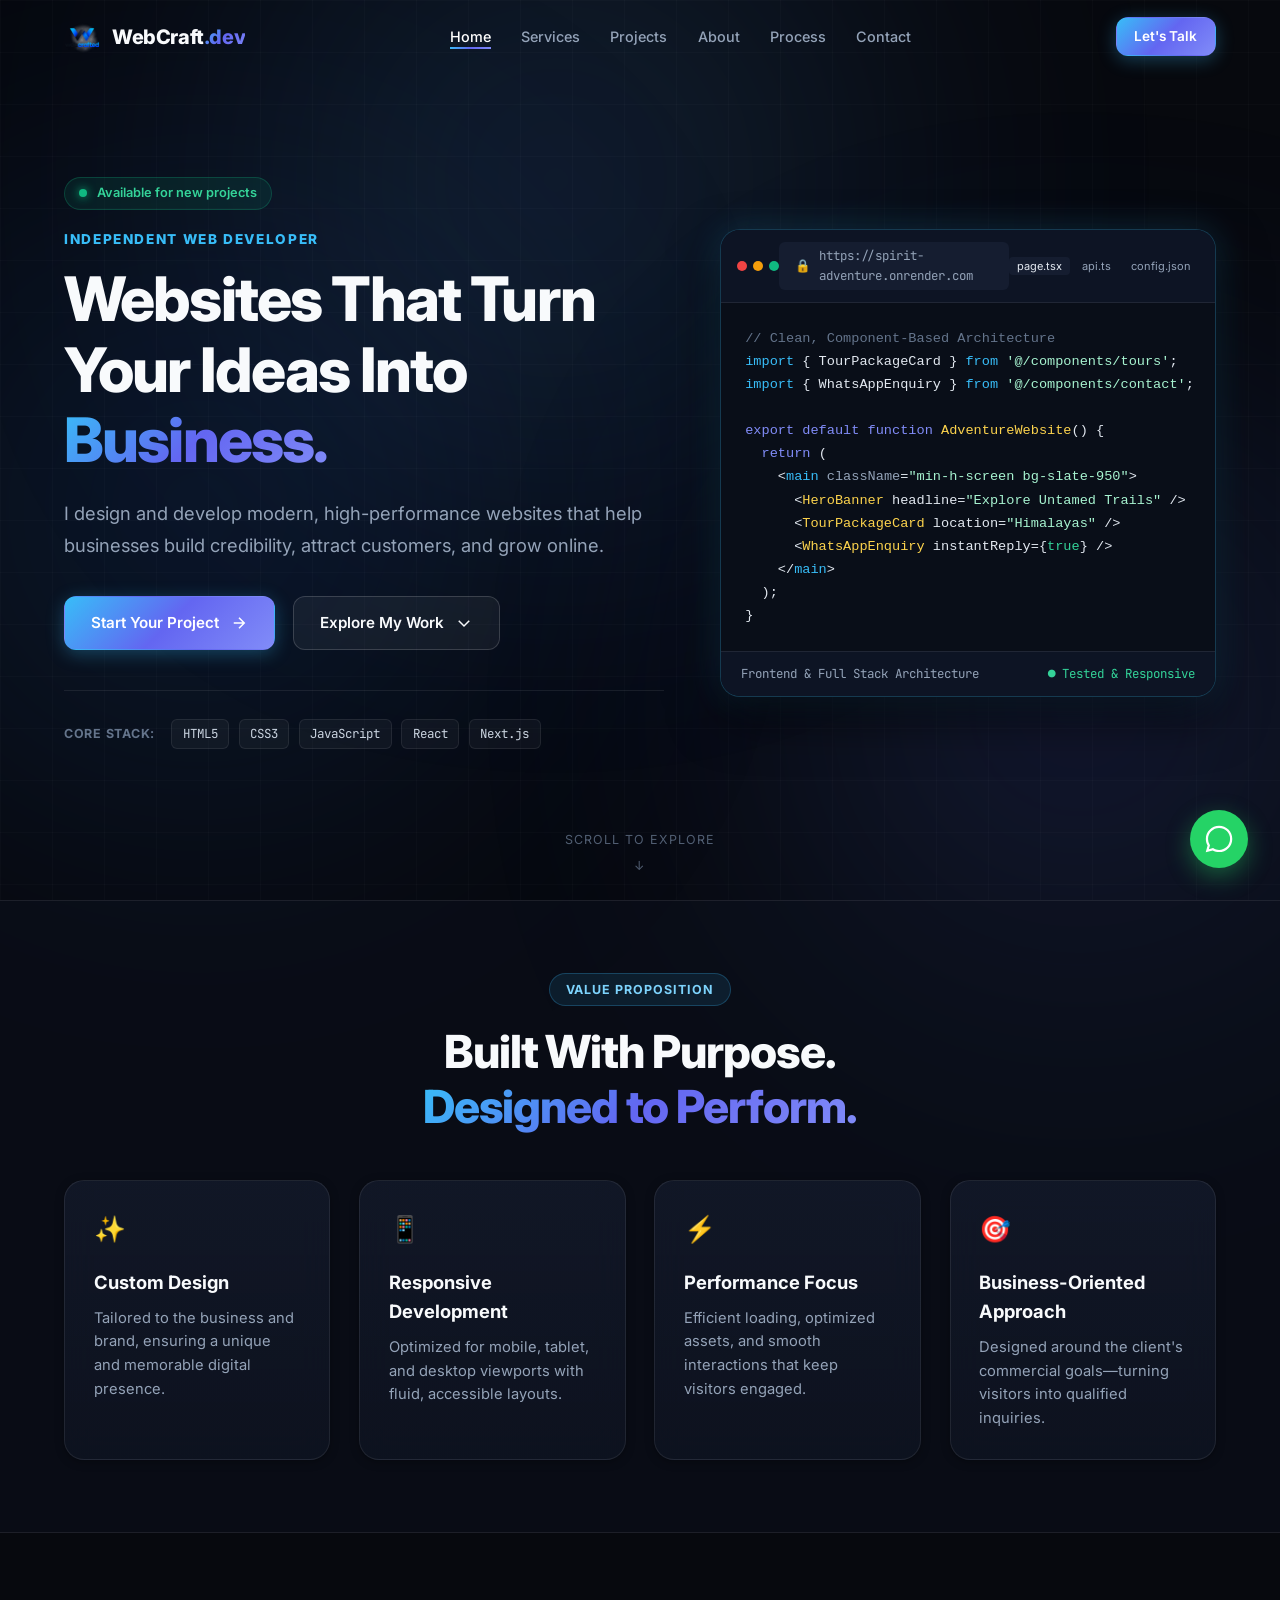
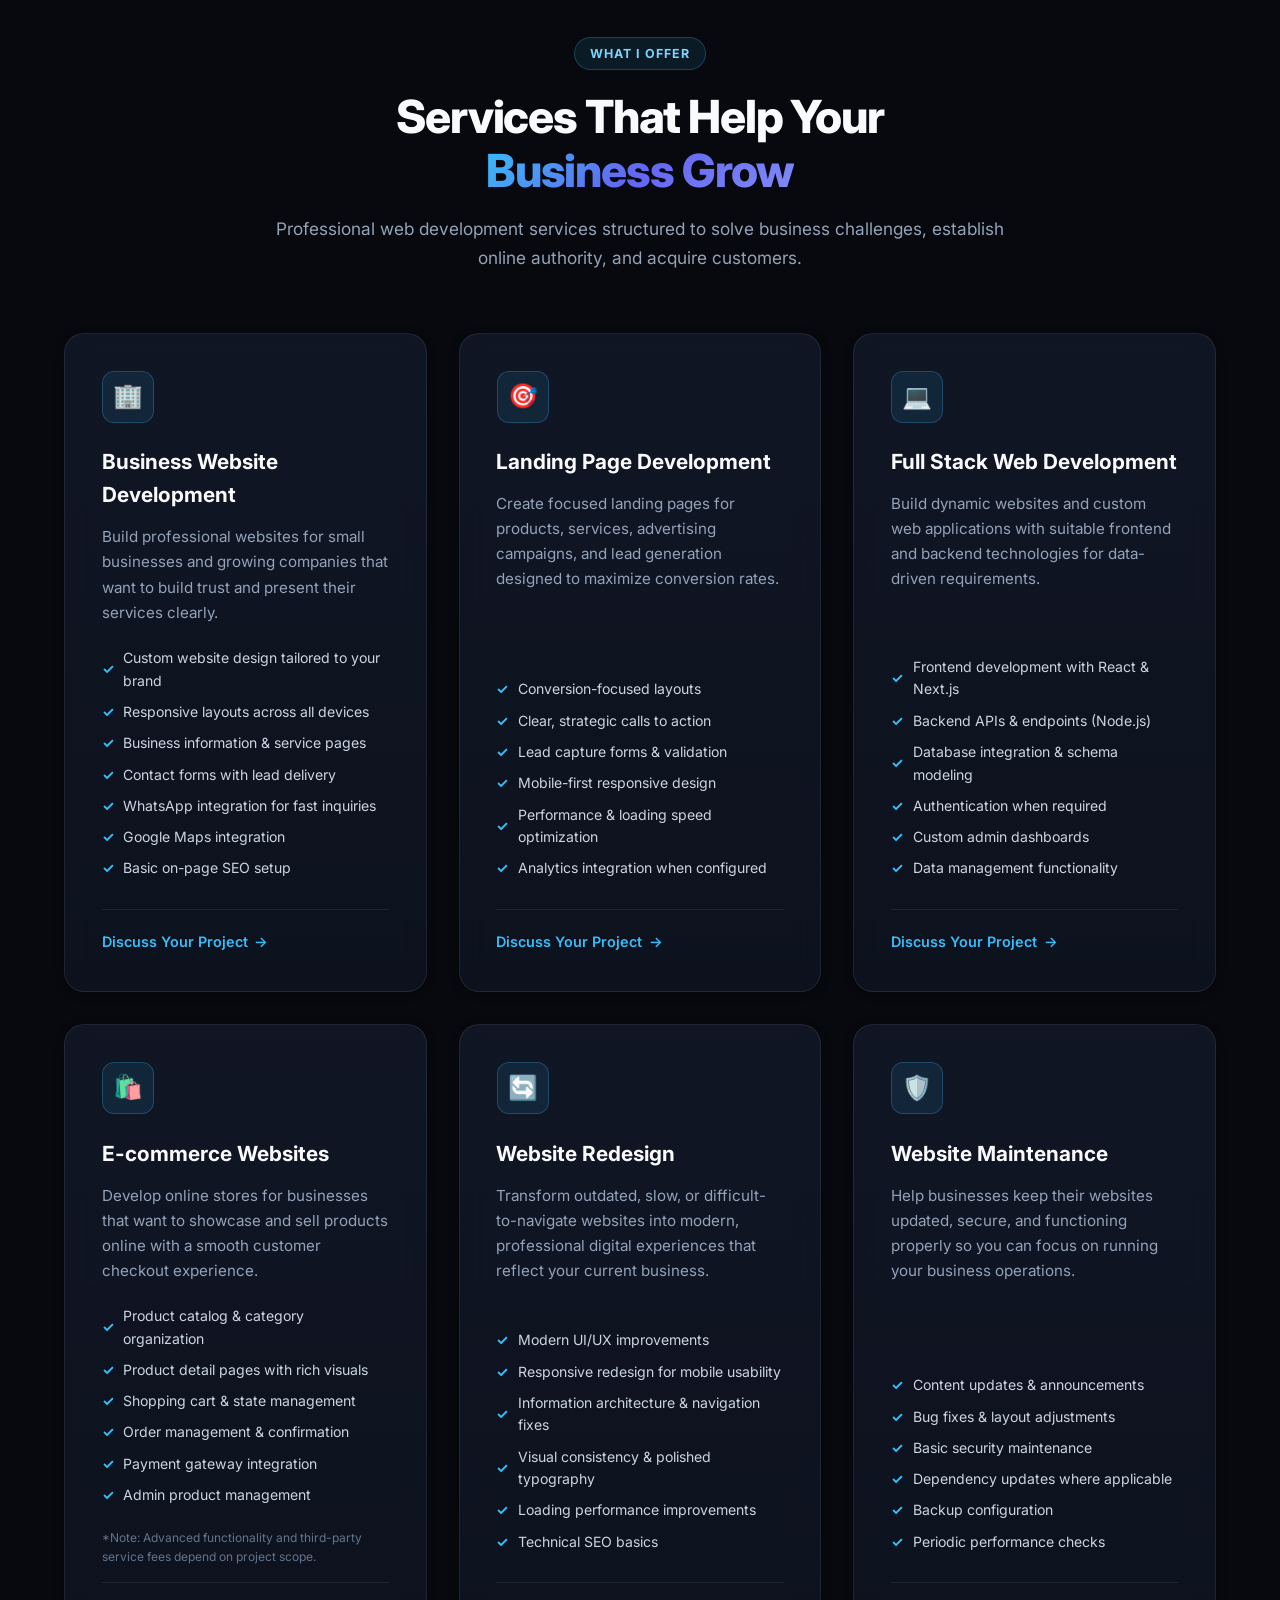
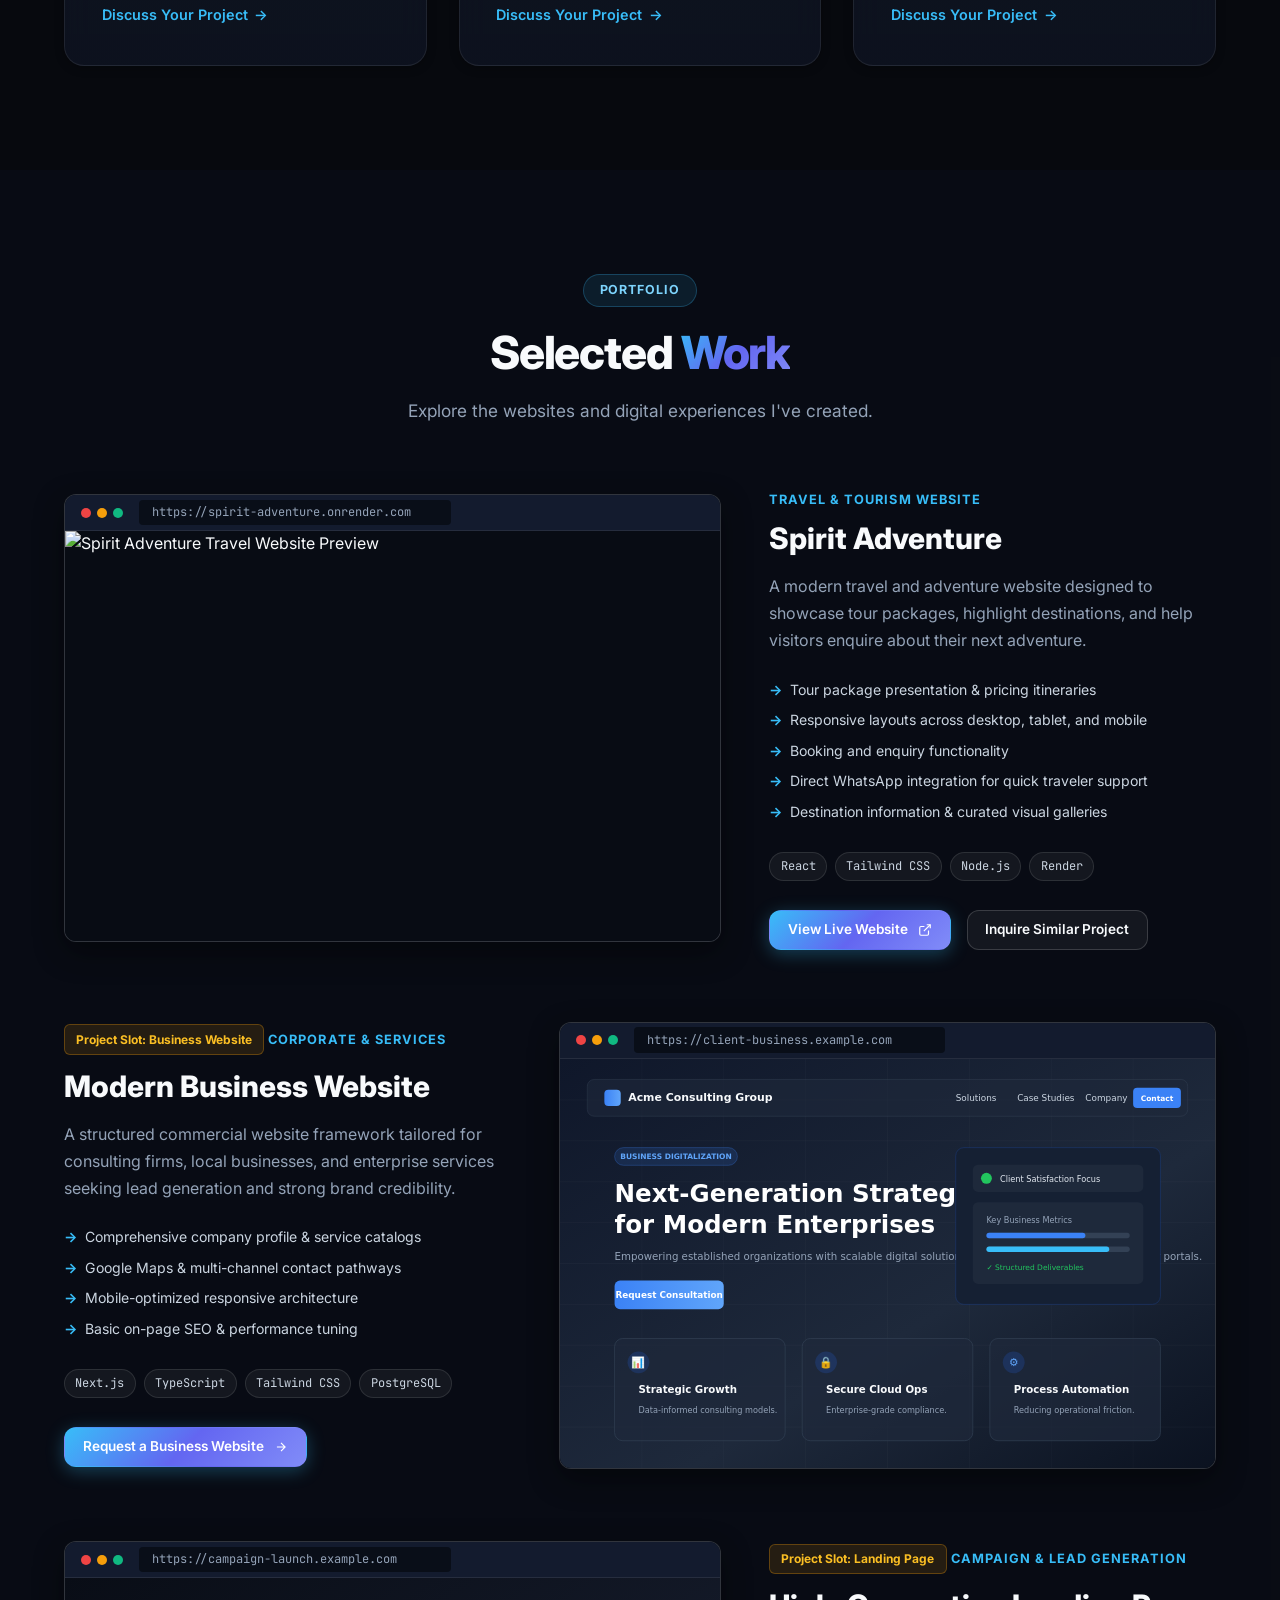
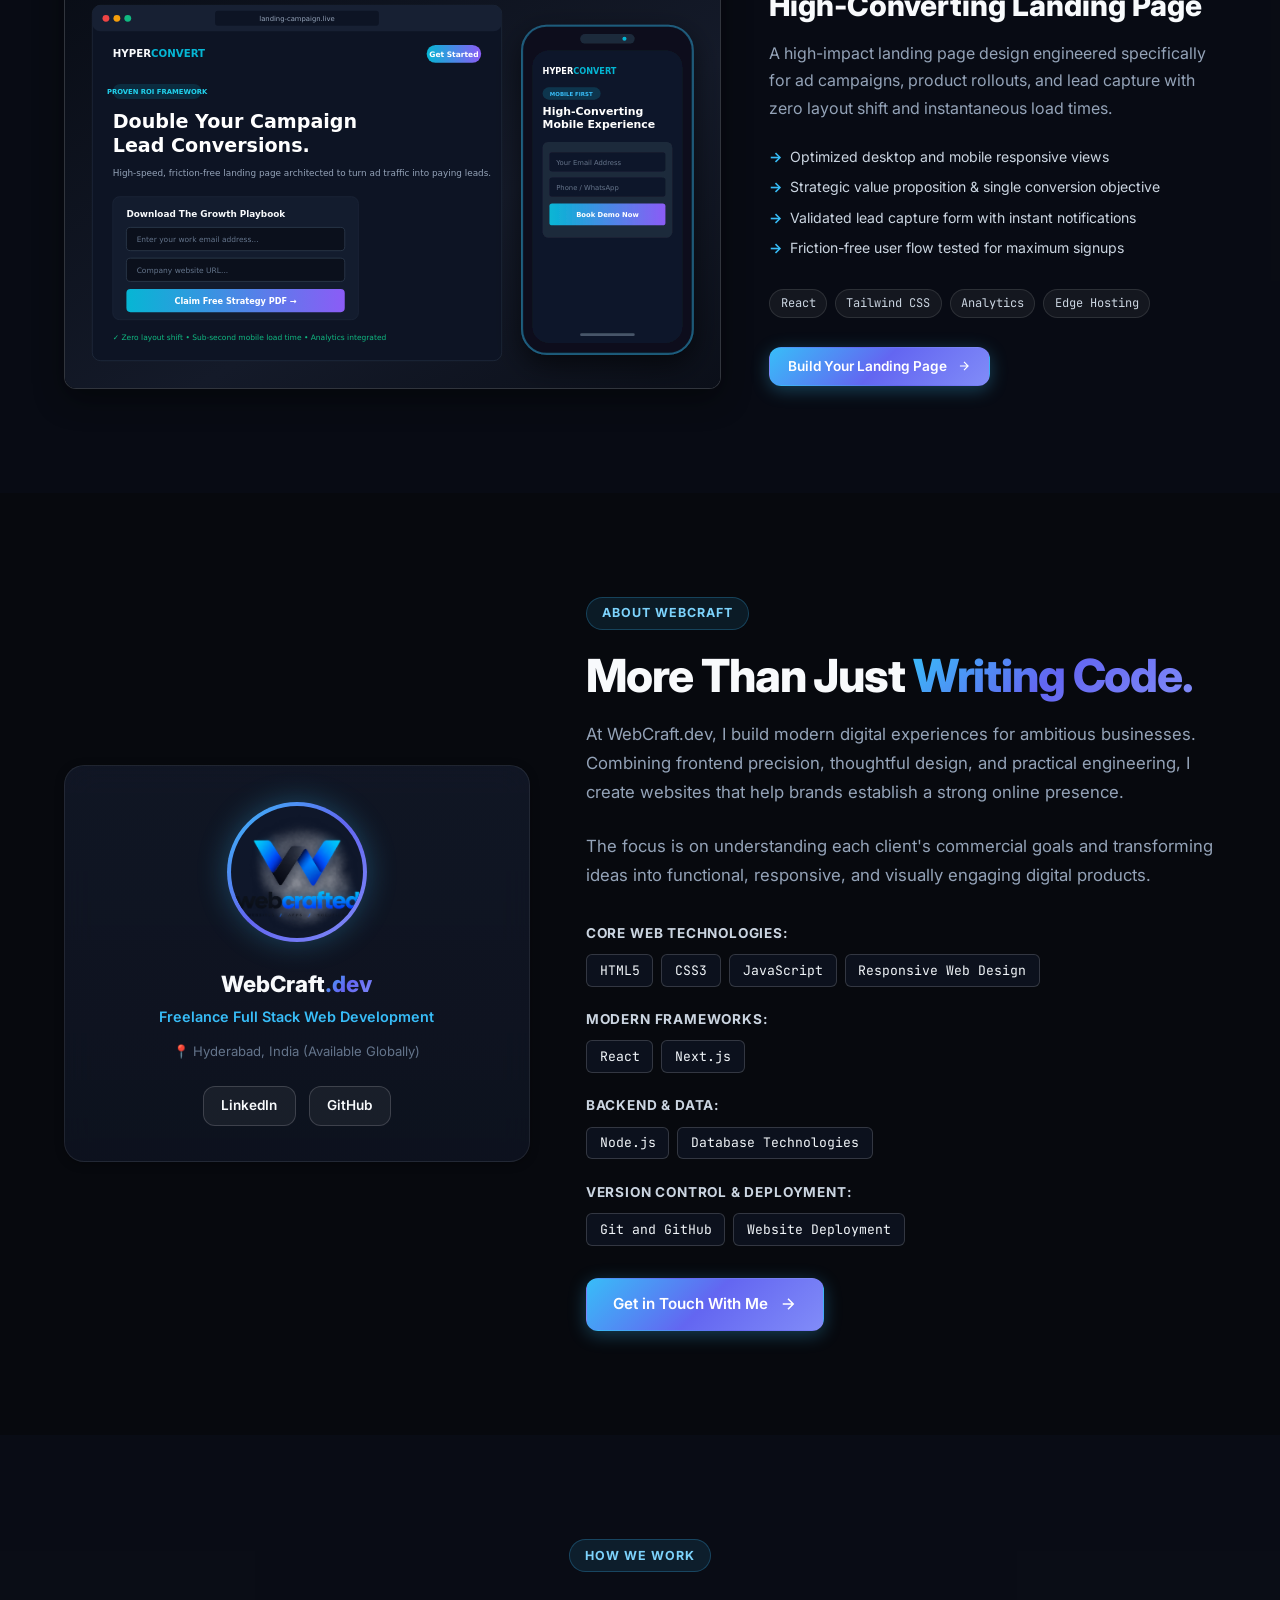
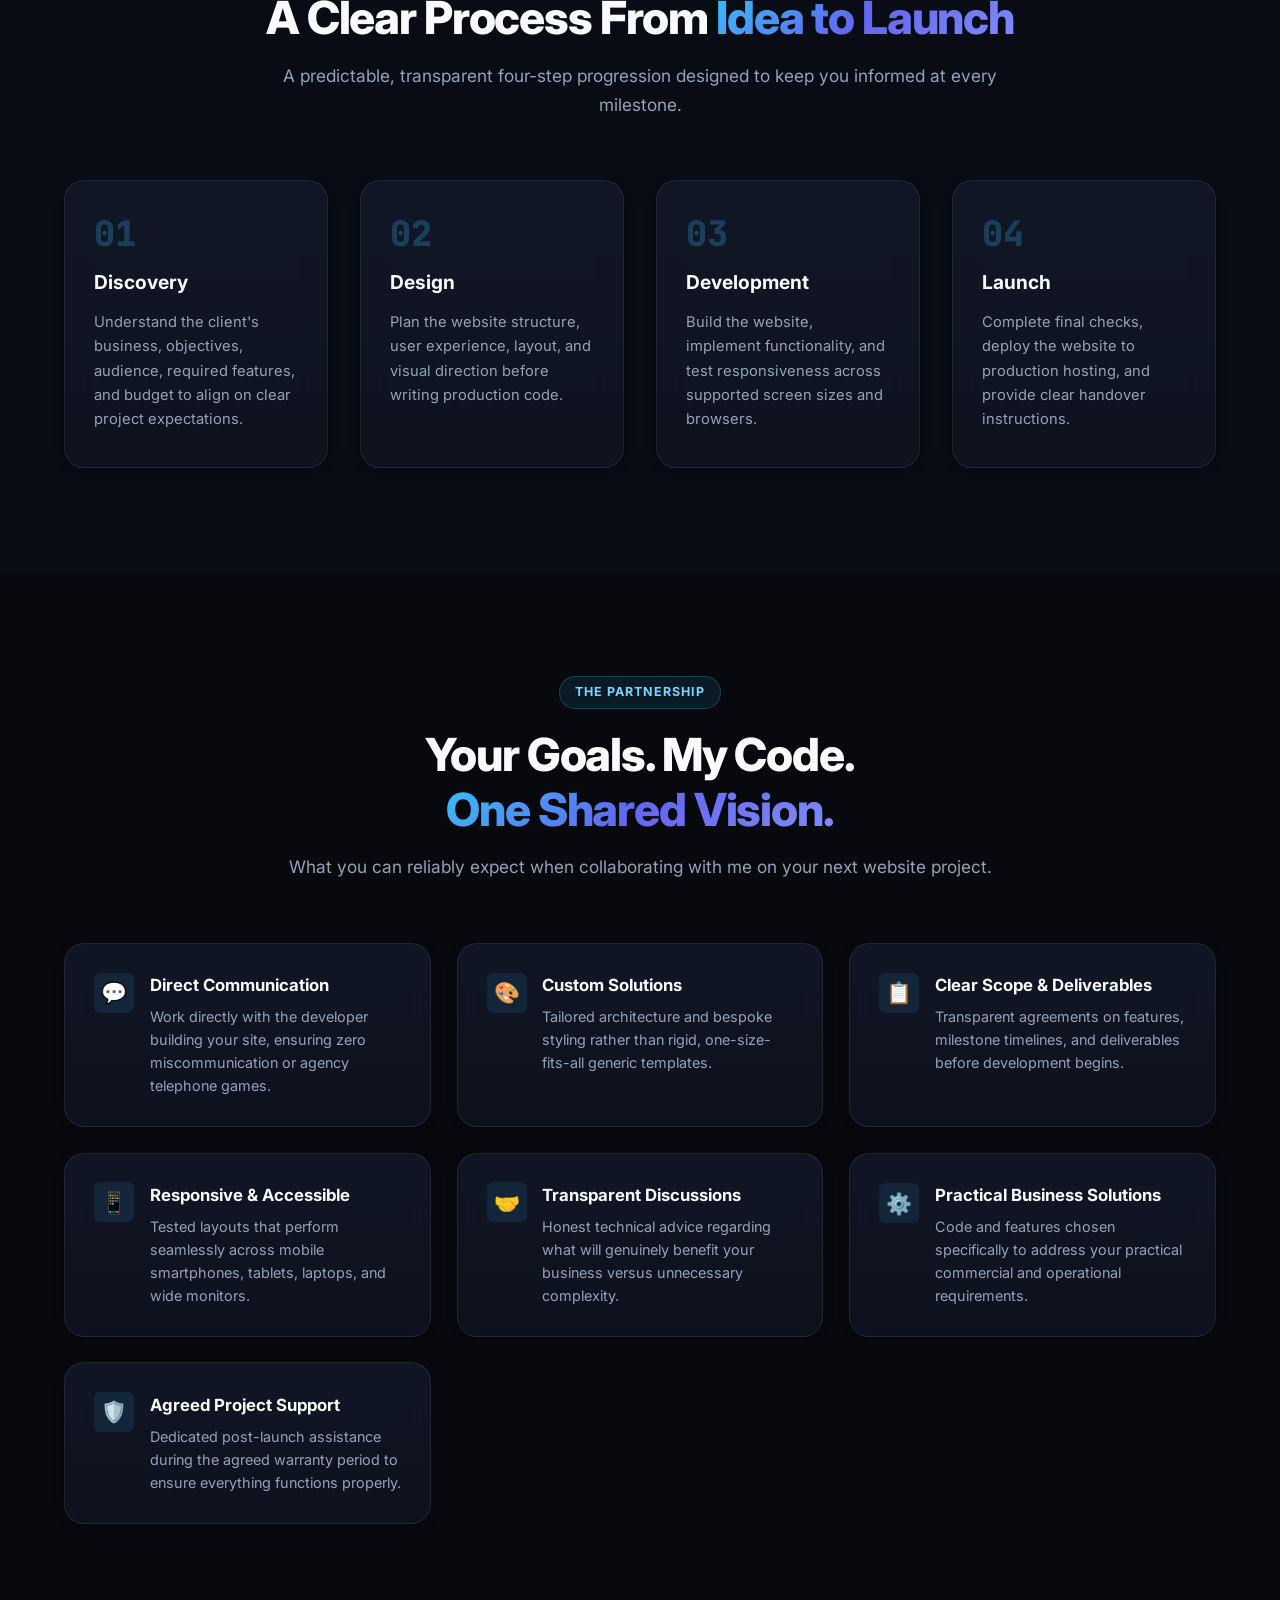
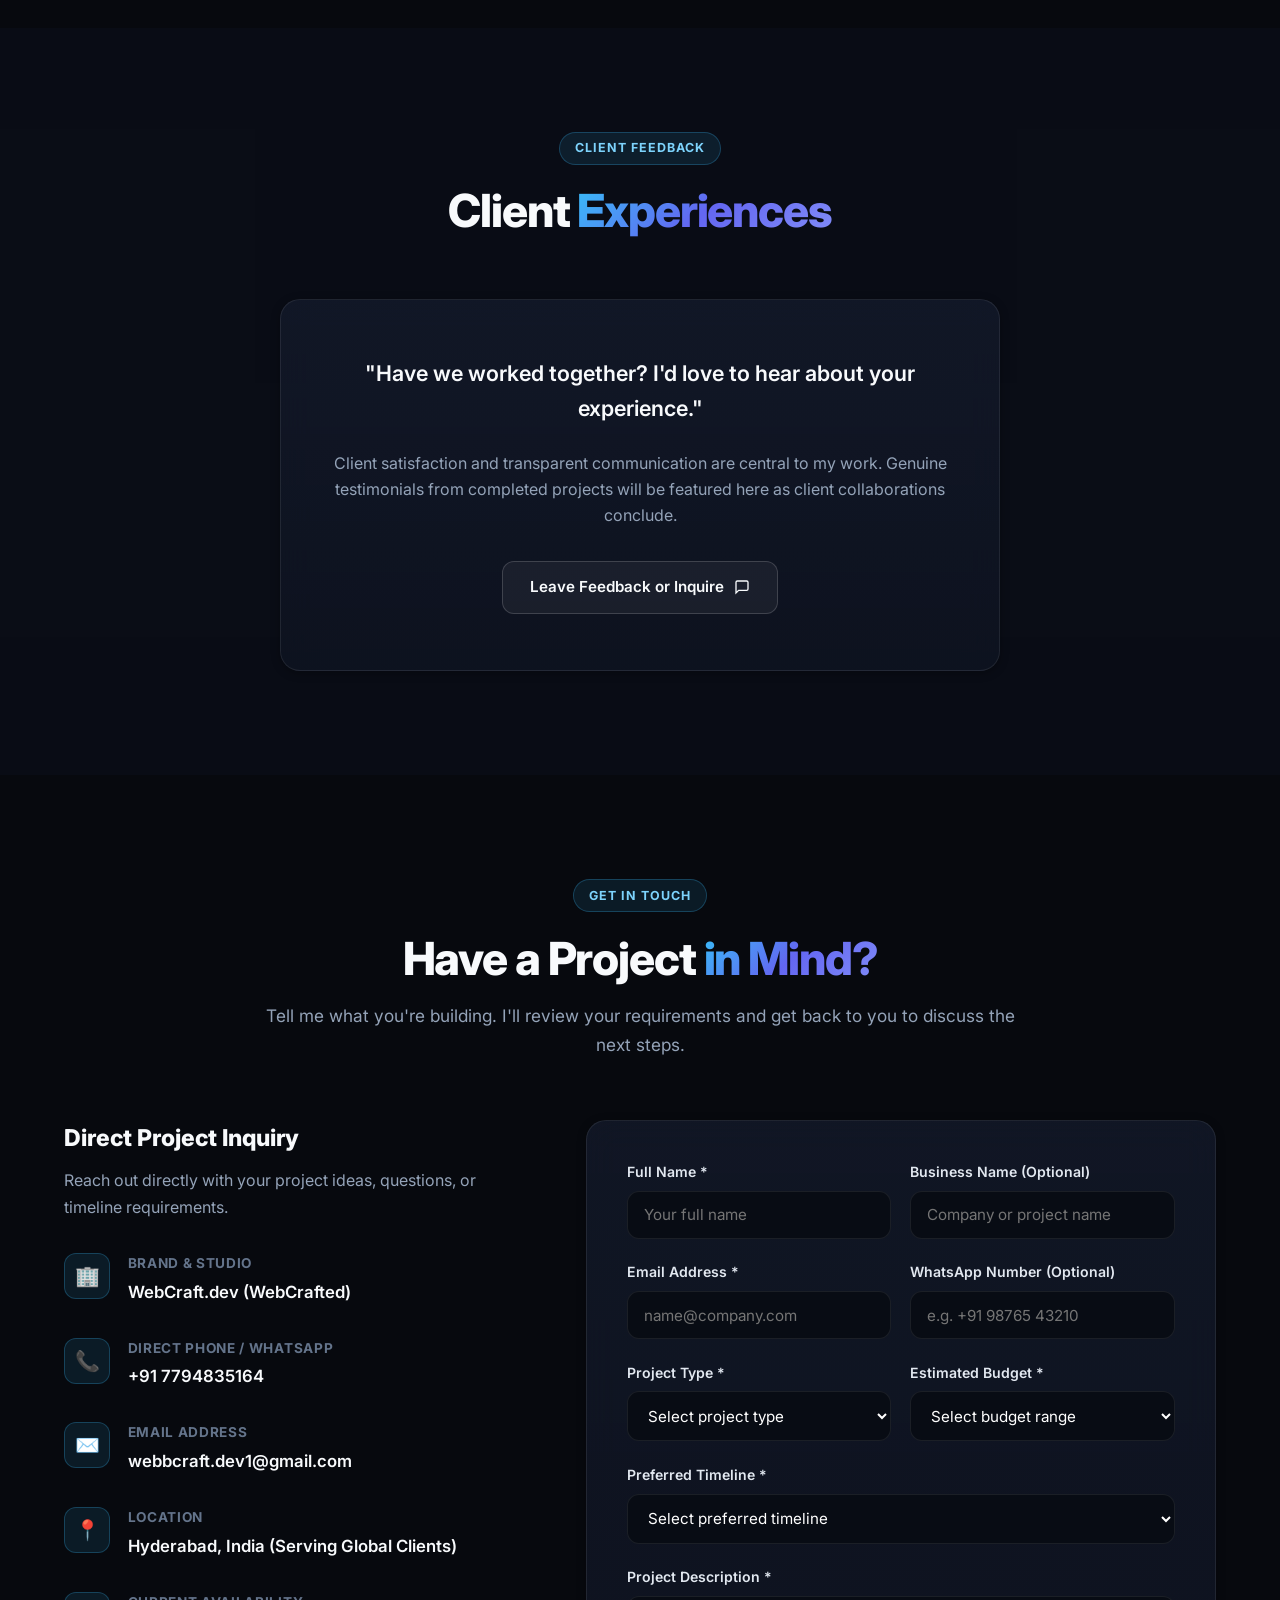
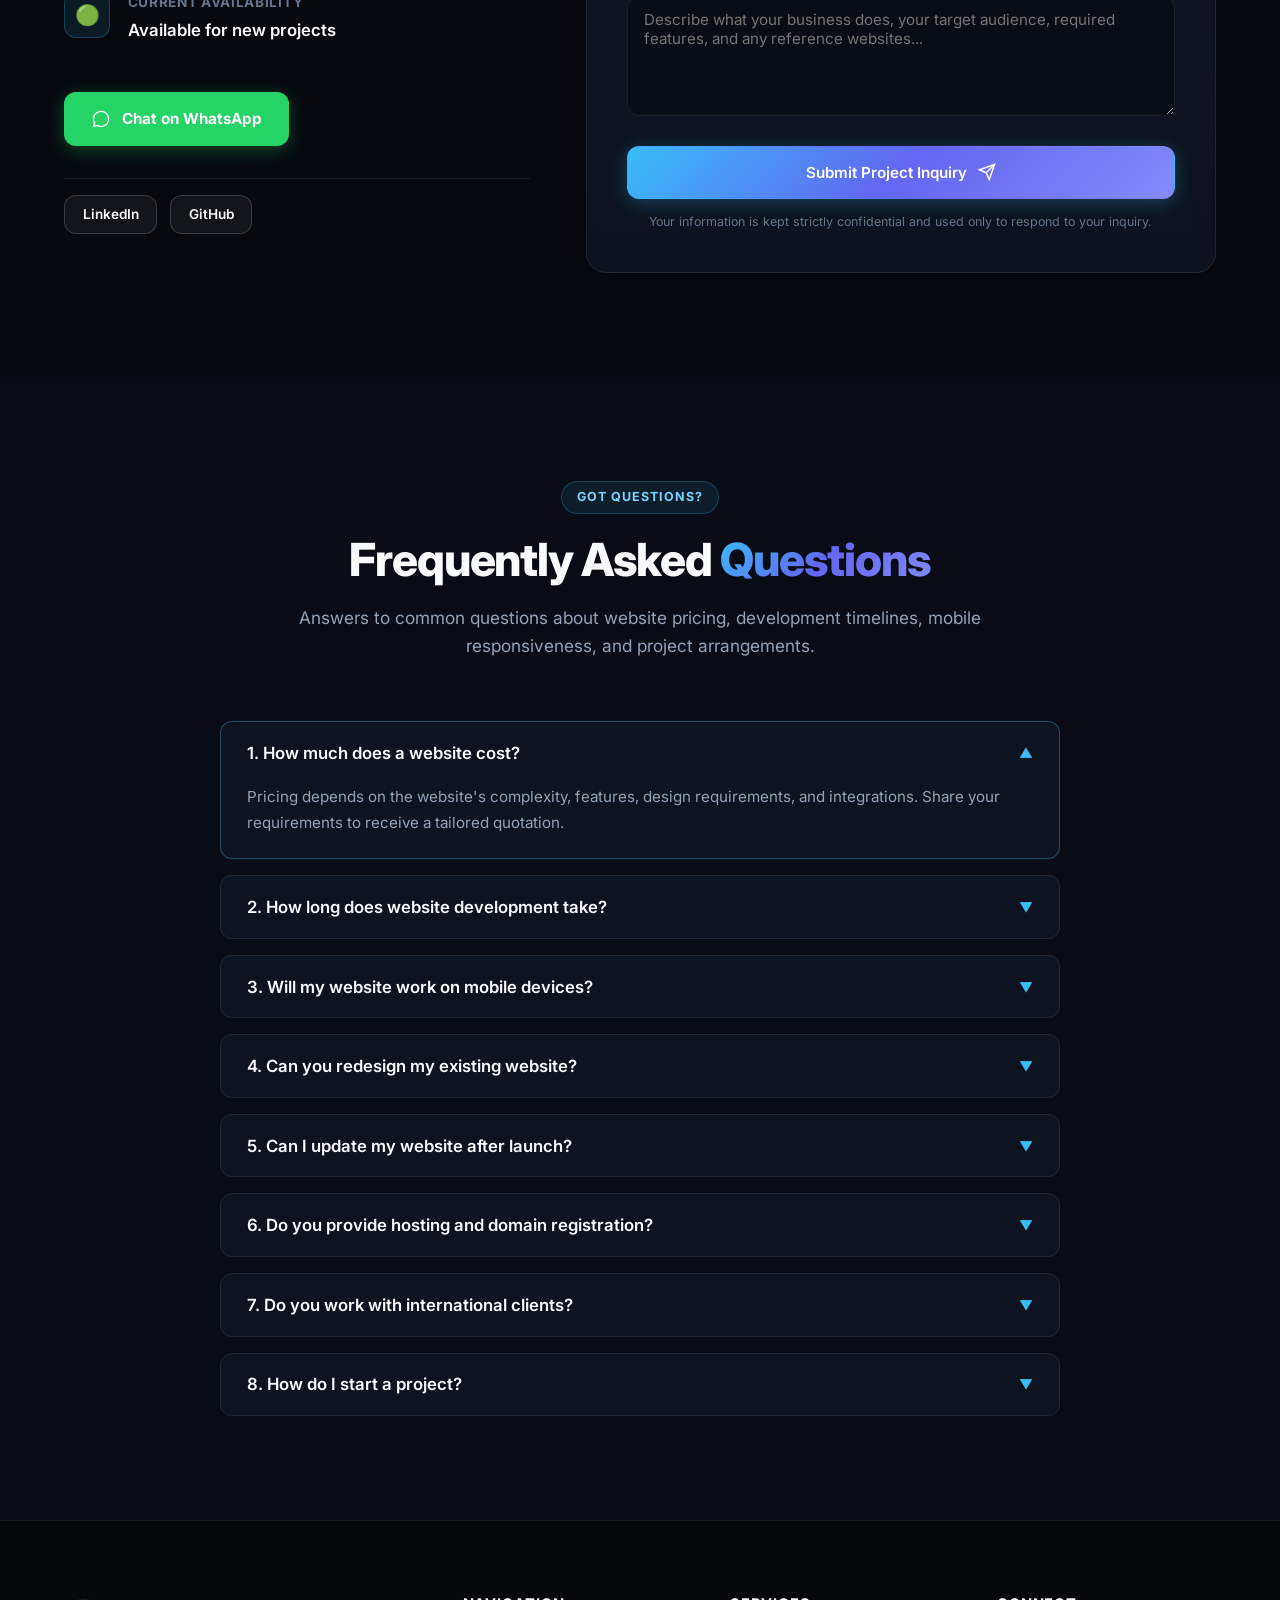
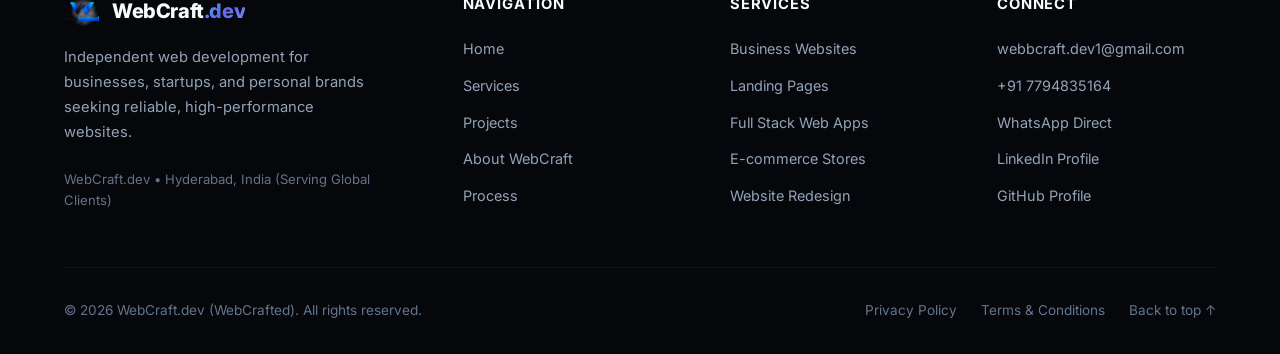
==== commit f663a402: "commit" ====
--- a/index.html
+++ b/index.html
@@ -3,16 +3,16 @@
 <head>
   <meta charset="UTF-8">
   <meta name="viewport" content="width=device-width, initial-scale=1.0">
-  <title>WebCraft.dev | Shaunak Kompalwar — Freelance Full Stack Web Developer</title>
+  <title>WebCraft.dev | Freelance Full Stack Web Development</title>
   
-  <meta name="description" content="Shaunak Kompalwar — Freelance Full Stack Web Developer at WebCraft.dev. Building modern, high-performance websites for businesses, startups, travel companies, and personal brands.">
-  <meta name="keywords" content="Shaunak Kompalwar, WebCraft.dev, WebCrafted, Freelance Web Developer Hyderabad, Full Stack Developer, Next.js Developer, React Developer, Travel Website Developer">
-  <meta name="author" content="Shaunak Kompalwar">
+  <meta name="description" content="WebCraft.dev — Freelance Full Stack Web Development. Modern, high-performance websites for businesses, startups, tourism companies, and growing brands.">
+  <meta name="keywords" content="WebCraft.dev, WebCrafted, Freelance Web Developer, Full Stack Web Development, Next.js Developer, React Developer, Travel Website Development, Business Websites">
+  <meta name="author" content="WebCraft.dev">
 
   <!-- Open Graph / Social Media -->
   <meta property="og:type" content="website">
   <meta property="og:url" content="https://webcraft.dev/">
-  <meta property="og:title" content="WebCraft.dev | Shaunak Kompalwar — Freelance Web Developer">
+  <meta property="og:title" content="WebCraft.dev | Modern Full Stack Web Development">
   <meta property="og:description" content="Websites That Turn Your Ideas Into Business. High-performance, modern websites designed to help businesses build credibility and grow.">
   <meta property="og:image" content="assets/spirit-adventure-preview.svg">
 
@@ -536,14 +536,14 @@
     <div class="container">
       <div class="about-grid">
         
-        <!-- Portrait Placeholder Card -->
+        <!-- Portrait / Brand Card -->
         <div class="glass-card about-portrait-card">
           <div class="portrait-avatar-box">
-            <img src="assets/Logohead.png" alt="Shaunak Kompalwar" class="portrait-img" onerror="this.onerror=null; this.src='assets/logo.svg';">
-          </div>
-          <h3 class="about-author-name">Shaunak Kompalwar</h3>
-          <p class="about-author-role">Freelance Full Stack Web Developer</p>
-          <p class="about-author-location">📍 Hyderabad, India</p>
+            <img src="assets/Logohead.png" alt="WebCraft.dev" class="portrait-img" onerror="this.onerror=null; this.src='assets/logo.svg';">
+          </div>
+          <h3 class="about-author-name">WebCraft<span class="gradient-text">.dev</span></h3>
+          <p class="about-author-role">Freelance Full Stack Web Development</p>
+          <p class="about-author-location">📍 Hyderabad, India (Available Globally)</p>
 
           <div style="margin-top: 1.5rem; display: flex; gap: 0.8rem;">
             <a href="https://www.linkedin.com/in/shaunak-kompalwar-60a5243b6/" target="_blank" rel="noopener noreferrer" class="btn btn-secondary btn-sm config-linkedin">LinkedIn</a>
@@ -553,14 +553,14 @@
 
         <!-- Bio & Technical Skills Content -->
         <div class="about-text-content">
-          <span class="section-tag">About Me</span>
+          <span class="section-tag">About WebCraft</span>
           <h2 class="section-title">More Than Just <span class="gradient-text">Writing Code.</span></h2>
           
           <p>
-            I'm Shaunak Kompalwar, a freelance web developer passionate about building modern digital experiences. I combine frontend development, thoughtful design, and practical problem-solving to create websites that help businesses establish a strong online presence.
+            At WebCraft.dev, I build modern digital experiences for ambitious businesses. Combining frontend precision, thoughtful design, and practical engineering, I create websites that help brands establish a strong online presence.
           </p>
           <p>
-            My focus is on understanding each client's goals and transforming their ideas into functional, responsive, and visually engaging websites.
+            The focus is on understanding each client's commercial goals and transforming ideas into functional, responsive, and visually engaging digital products.
           </p>
 
           <!-- Grouped Technical Skills -->
@@ -783,25 +783,33 @@
         <!-- Contact Information Side -->
         <div class="inquiry-info-side">
           <div>
-            <h3 style="font-size: 1.45rem; font-weight: 800; margin-bottom: 0.6rem;">Direct Developer Contact</h3>
+            <h3 style="font-size: 1.45rem; font-weight: 800; margin-bottom: 0.6rem;">Direct Project Inquiry</h3>
             <p style="color: var(--text-muted); line-height: 1.7;">
               Reach out directly with your project ideas, questions, or timeline requirements.
             </p>
           </div>
 
           <div class="contact-info-block">
-            <div class="contact-icon-box">👤</div>
-            <div>
-              <h4>Developer Name</h4>
-              <p>Shaunak Kompalwar</p>
-            </div>
-          </div>
-
-          <div class="contact-info-block">
             <div class="contact-icon-box">🏢</div>
             <div>
-              <h4>Brand</h4>
-              <p>WebCrafted (WebCraft.dev)</p>
+              <h4>Brand &amp; Studio</h4>
+              <p>WebCraft.dev (WebCrafted)</p>
+            </div>
+          </div>
+
+          <div class="contact-info-block">
+            <div class="contact-icon-box">📞</div>
+            <div>
+              <h4>Direct Phone / WhatsApp</h4>
+              <p><a href="tel:+917794835164" class="config-phone">+91 7794835164</a></p>
+            </div>
+          </div>
+
+          <div class="contact-info-block">
+            <div class="contact-icon-box">✉️</div>
+            <div>
+              <h4>Email Address</h4>
+              <p><a href="mailto:webbcraft.dev1@gmail.com" class="config-email">webbcraft.dev1@gmail.com</a></p>
             </div>
           </div>
 
@@ -809,15 +817,7 @@
             <div class="contact-icon-box">📍</div>
             <div>
               <h4>Location</h4>
-              <p>Hyderabad, India (Available Globally)</p>
-            </div>
-          </div>
-
-          <div class="contact-info-block">
-            <div class="contact-icon-box">✉️</div>
-            <div>
-              <h4>Email Address</h4>
-              <p><a href="mailto:shaunak.dev@example.com" class="config-email">shaunak.dev@example.com</a></p>
+              <p>Hyderabad, India (Serving Global Clients)</p>
             </div>
           </div>
 
@@ -831,7 +831,7 @@
 
           <!-- Contextual WhatsApp Button -->
           <div style="margin-top: 1rem;">
-            <a href="#" class="btn btn-whatsapp whatsapp-trigger" style="display: inline-flex; width: auto;">
+            <a href="https://wa.me/917794835164?text=Hi%20WebCraft.dev%2C%20I%20visited%20your%20portfolio%20and%20would%20like%20to%20discuss%20a%20website%20development%20project.%20Could%20you%20share%20more%20details%3F" target="_blank" rel="noopener noreferrer" class="btn btn-whatsapp whatsapp-trigger" style="display: inline-flex; width: auto;">
               <svg width="20" height="20" viewBox="0 0 24 24" fill="currentColor"><path d="M12.04 2c-5.46 0-9.91 4.45-9.91 9.91 0 1.75.46 3.45 1.32 4.95L2.05 22l5.25-1.38c1.45.79 3.08 1.21 4.74 1.21 5.46 0 9.91-4.45 9.91-9.91 0-2.65-1.03-5.14-2.9-7.01A9.816 9.816 0 0 0 12.04 2zm.01 1.67c2.2 0 4.26.86 5.82 2.42a8.225 8.225 0 0 1 2.41 5.83c0 4.54-3.7 8.24-8.24 8.24-1.48 0-2.93-.4-4.2-1.15l-.3-.18-3.12.82.83-3.04-.2-.31a8.196 8.196 0 0 1-1.26-4.38c0-4.54 3.7-8.24 8.24-8.24z"/></svg>
               <span>Chat on WhatsApp</span>
             </a>
@@ -1059,7 +1059,7 @@
             Independent web development for businesses, startups, and personal brands seeking reliable, high-performance websites.
           </p>
           <p style="font-size:0.82rem; color:var(--text-dim);">
-            Developed by Shaunak Kompalwar • Hyderabad, India
+            WebCraft.dev • Hyderabad, India (Serving Global Clients)
           </p>
         </div>
 
@@ -1069,7 +1069,7 @@
             <li><a href="#home">Home</a></li>
             <li><a href="#services">Services</a></li>
             <li><a href="#projects">Projects</a></li>
-            <li><a href="#about">About Me</a></li>
+            <li><a href="#about">About WebCraft</a></li>
             <li><a href="#process">Process</a></li>
           </ul>
         </div>
@@ -1088,10 +1088,11 @@
         <div>
           <h4 class="footer-col-title">Connect</h4>
           <ul class="footer-links-list">
+            <li><a href="mailto:webbcraft.dev1@gmail.com" class="config-email">webbcraft.dev1@gmail.com</a></li>
+            <li><a href="tel:+917794835164" class="config-phone">+91 7794835164</a></li>
+            <li><a href="https://wa.me/917794835164?text=Hi%20WebCraft.dev%2C%20I%20visited%20your%20portfolio%20and%20would%20like%20to%20discuss%20a%20website%20development%20project.%20Could%20you%20share%20more%20details%3F" target="_blank" rel="noopener noreferrer" class="whatsapp-trigger">WhatsApp Direct</a></li>
             <li><a href="https://www.linkedin.com/in/shaunak-kompalwar-60a5243b6/" target="_blank" rel="noopener noreferrer" class="config-linkedin">LinkedIn Profile</a></li>
             <li><a href="https://github.com/shaunakkompalwar968" target="_blank" rel="noopener noreferrer" class="config-github">GitHub Profile</a></li>
-            <li><a href="#" class="whatsapp-trigger">WhatsApp Direct</a></li>
-            <li><a href="#contact">Project Inquiry Form</a></li>
           </ul>
         </div>
 
@@ -1099,7 +1100,7 @@
 
       <div class="footer-bottom">
         <div>
-          © 2026 WebCrafted. Built with care by Shaunak Kompalwar.
+          © 2026 WebCraft.dev (WebCrafted). All rights reserved.
         </div>
         <div style="display: flex; gap: 1.5rem;">
           <a href="#" class="open-legal-modal" data-legal="privacy">Privacy Policy</a>
@@ -1113,8 +1114,8 @@
   <!-- ==========================================================================
        Section 13: Floating WhatsApp Button
        ========================================================================== -->
-  <a href="#" class="floating-whatsapp whatsapp-trigger" aria-label="Chat on WhatsApp">
-    <span class="whatsapp-tooltip">Chat with Shaunak on WhatsApp</span>
+  <a href="https://wa.me/917794835164?text=Hi%20WebCraft.dev%2C%20I%20visited%20your%20portfolio%20and%20would%20like%20to%20discuss%20a%20website%20development%20project.%20Could%20you%20share%20more%20details%3F" target="_blank" rel="noopener noreferrer" class="floating-whatsapp whatsapp-trigger" aria-label="Chat on WhatsApp">
+    <span class="whatsapp-tooltip">Chat with WebCraft.dev on WhatsApp</span>
     <svg viewBox="0 0 24 24"><path d="M12.04 2c-5.46 0-9.91 4.45-9.91 9.91 0 1.75.46 3.45 1.32 4.95L2.05 22l5.25-1.38c1.45.79 3.08 1.21 4.74 1.21 5.46 0 9.91-4.45 9.91-9.91 0-2.65-1.03-5.14-2.9-7.01A9.816 9.816 0 0 0 12.04 2zm.01 1.67c2.2 0 4.26.86 5.82 2.42a8.225 8.225 0 0 1 2.41 5.83c0 4.54-3.7 8.24-8.24 8.24-1.48 0-2.93-.4-4.2-1.15l-.3-.18-3.12.82.83-3.04-.2-.31a8.196 8.196 0 0 1-1.26-4.38c0-4.54 3.7-8.24 8.24-8.24z"/></svg>
   </a>
 
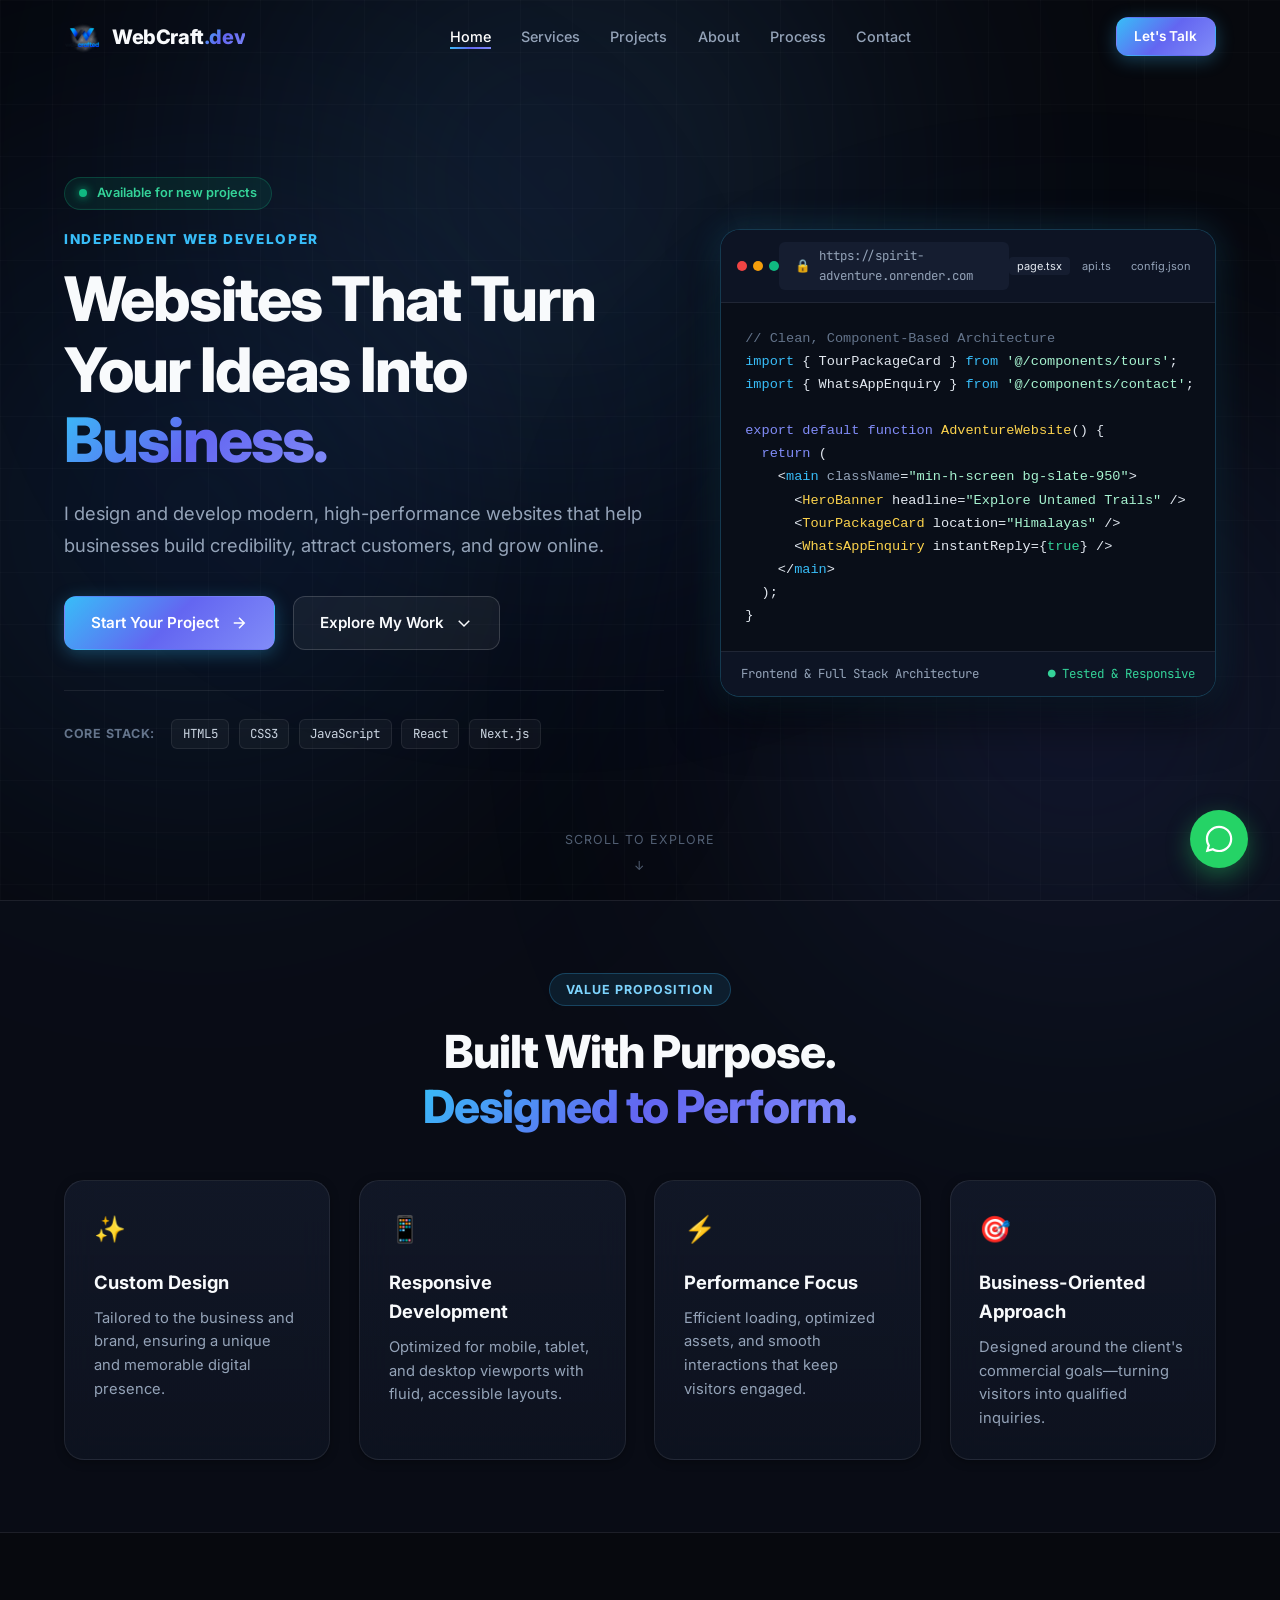
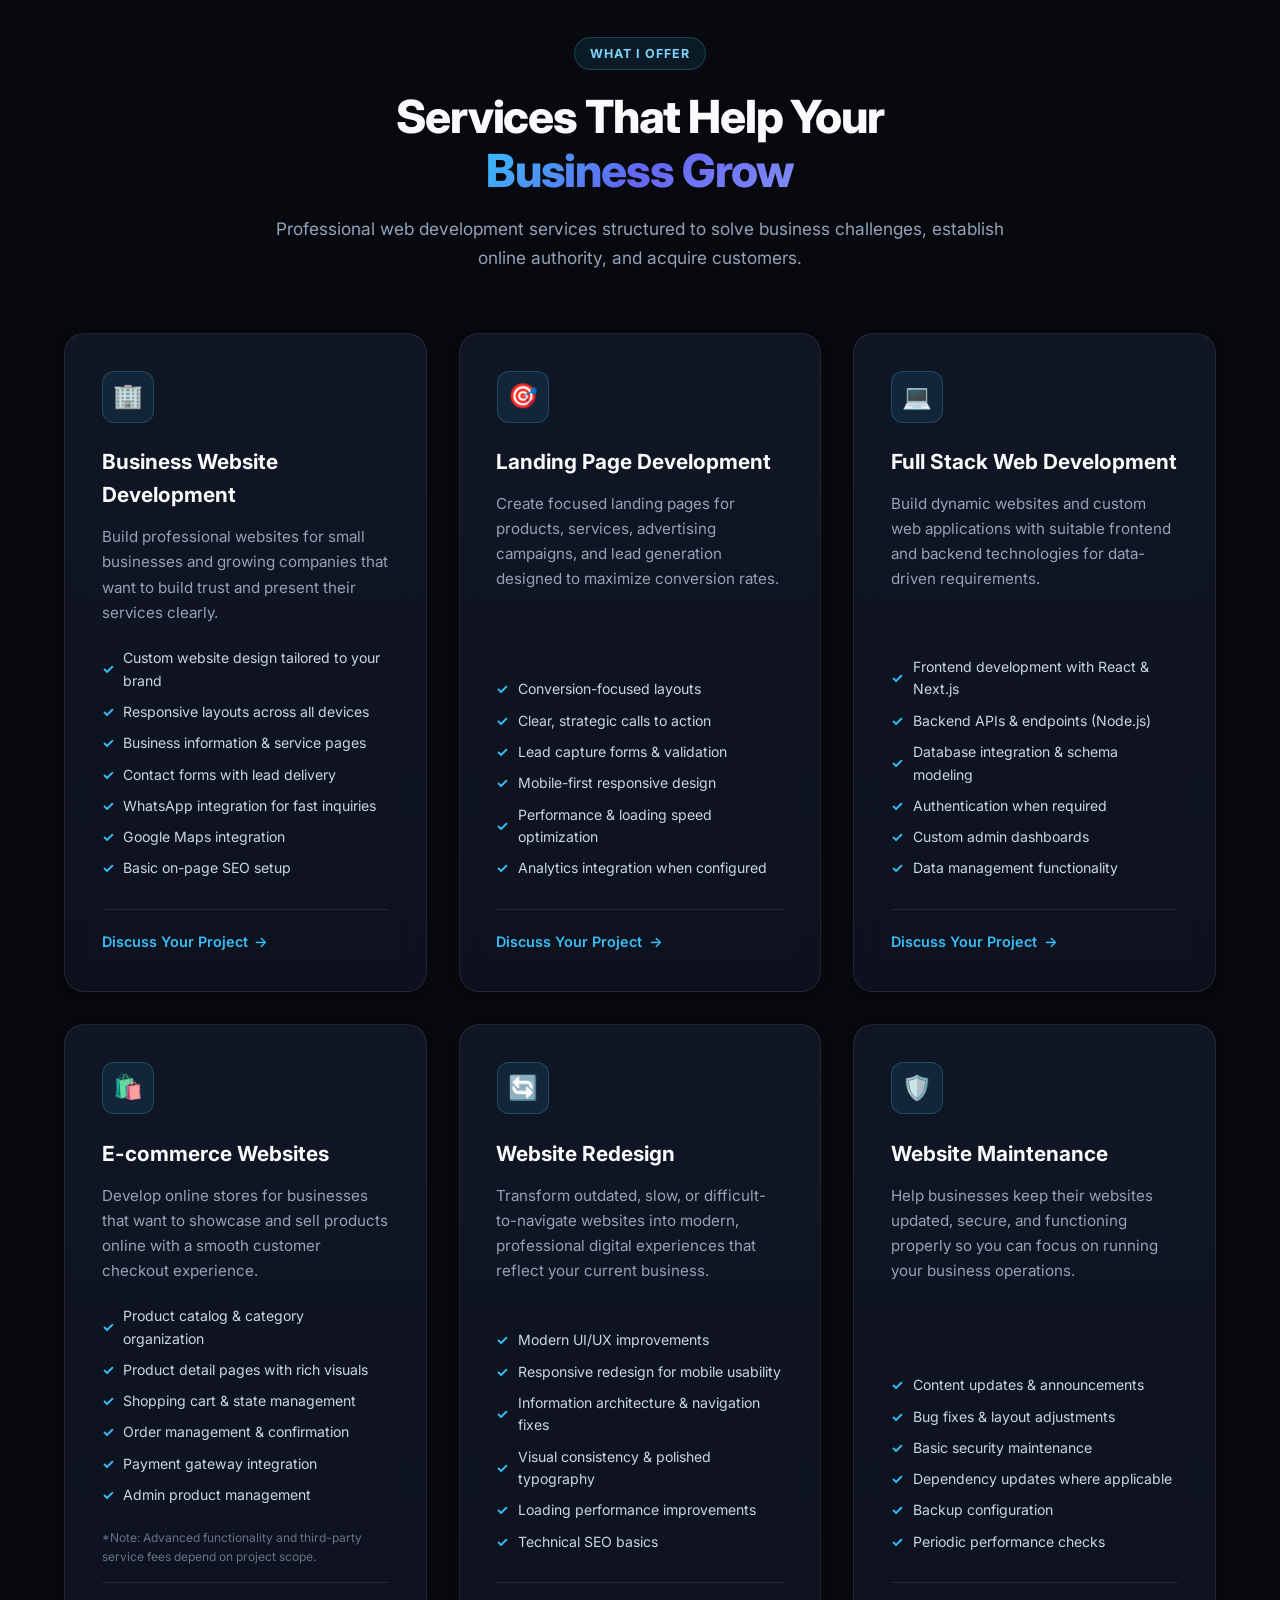
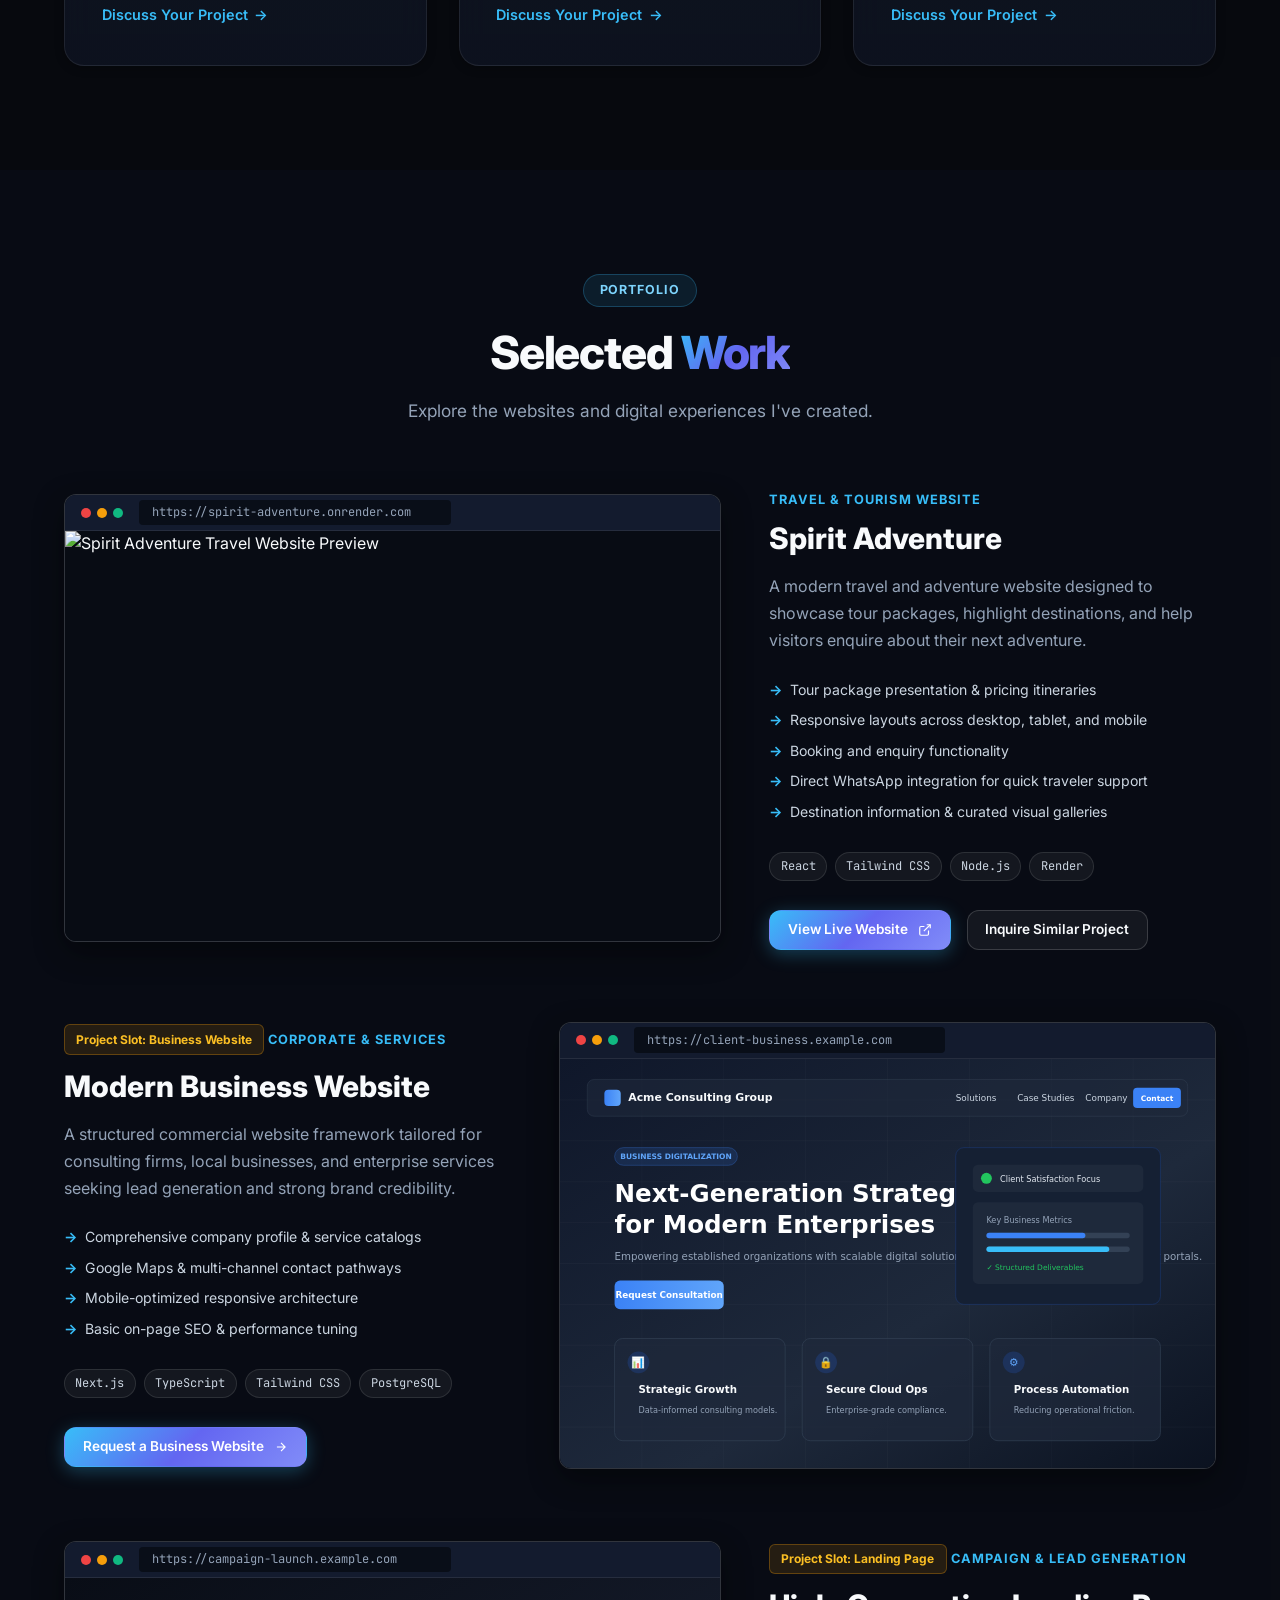
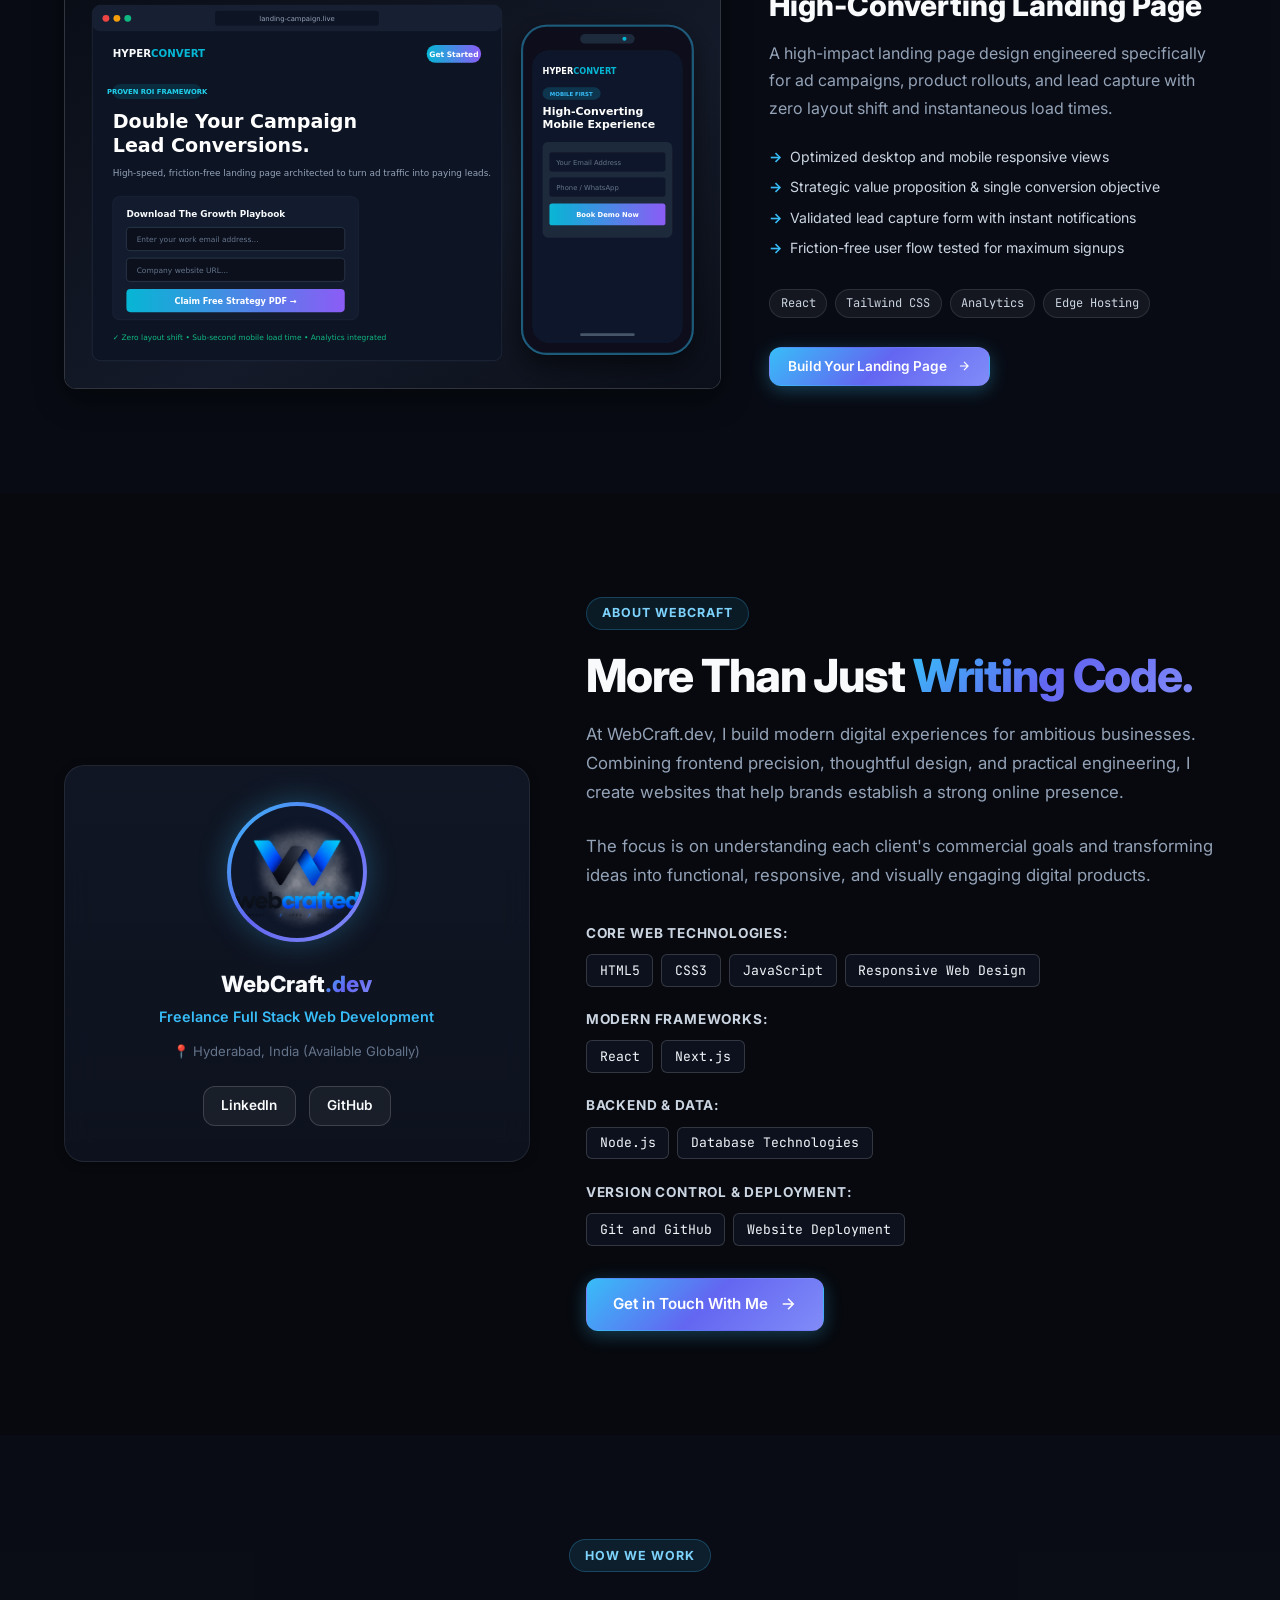
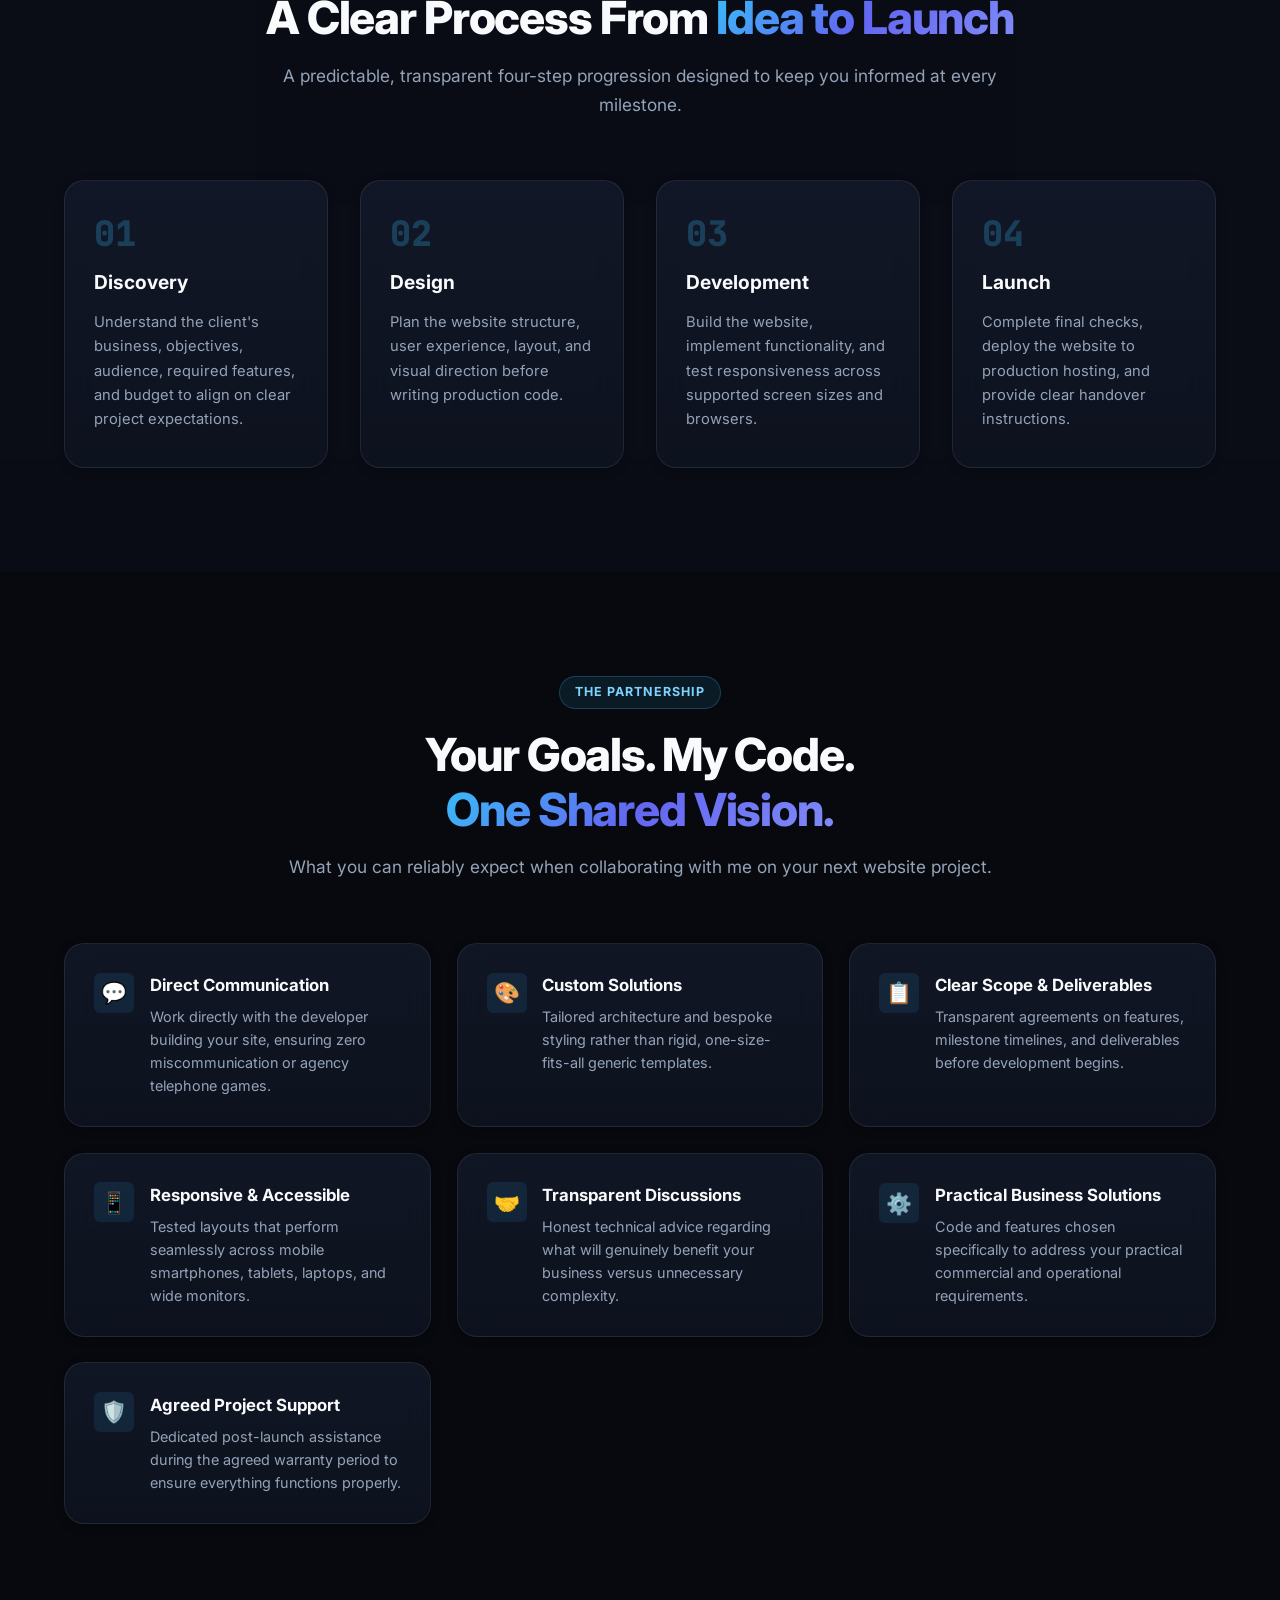
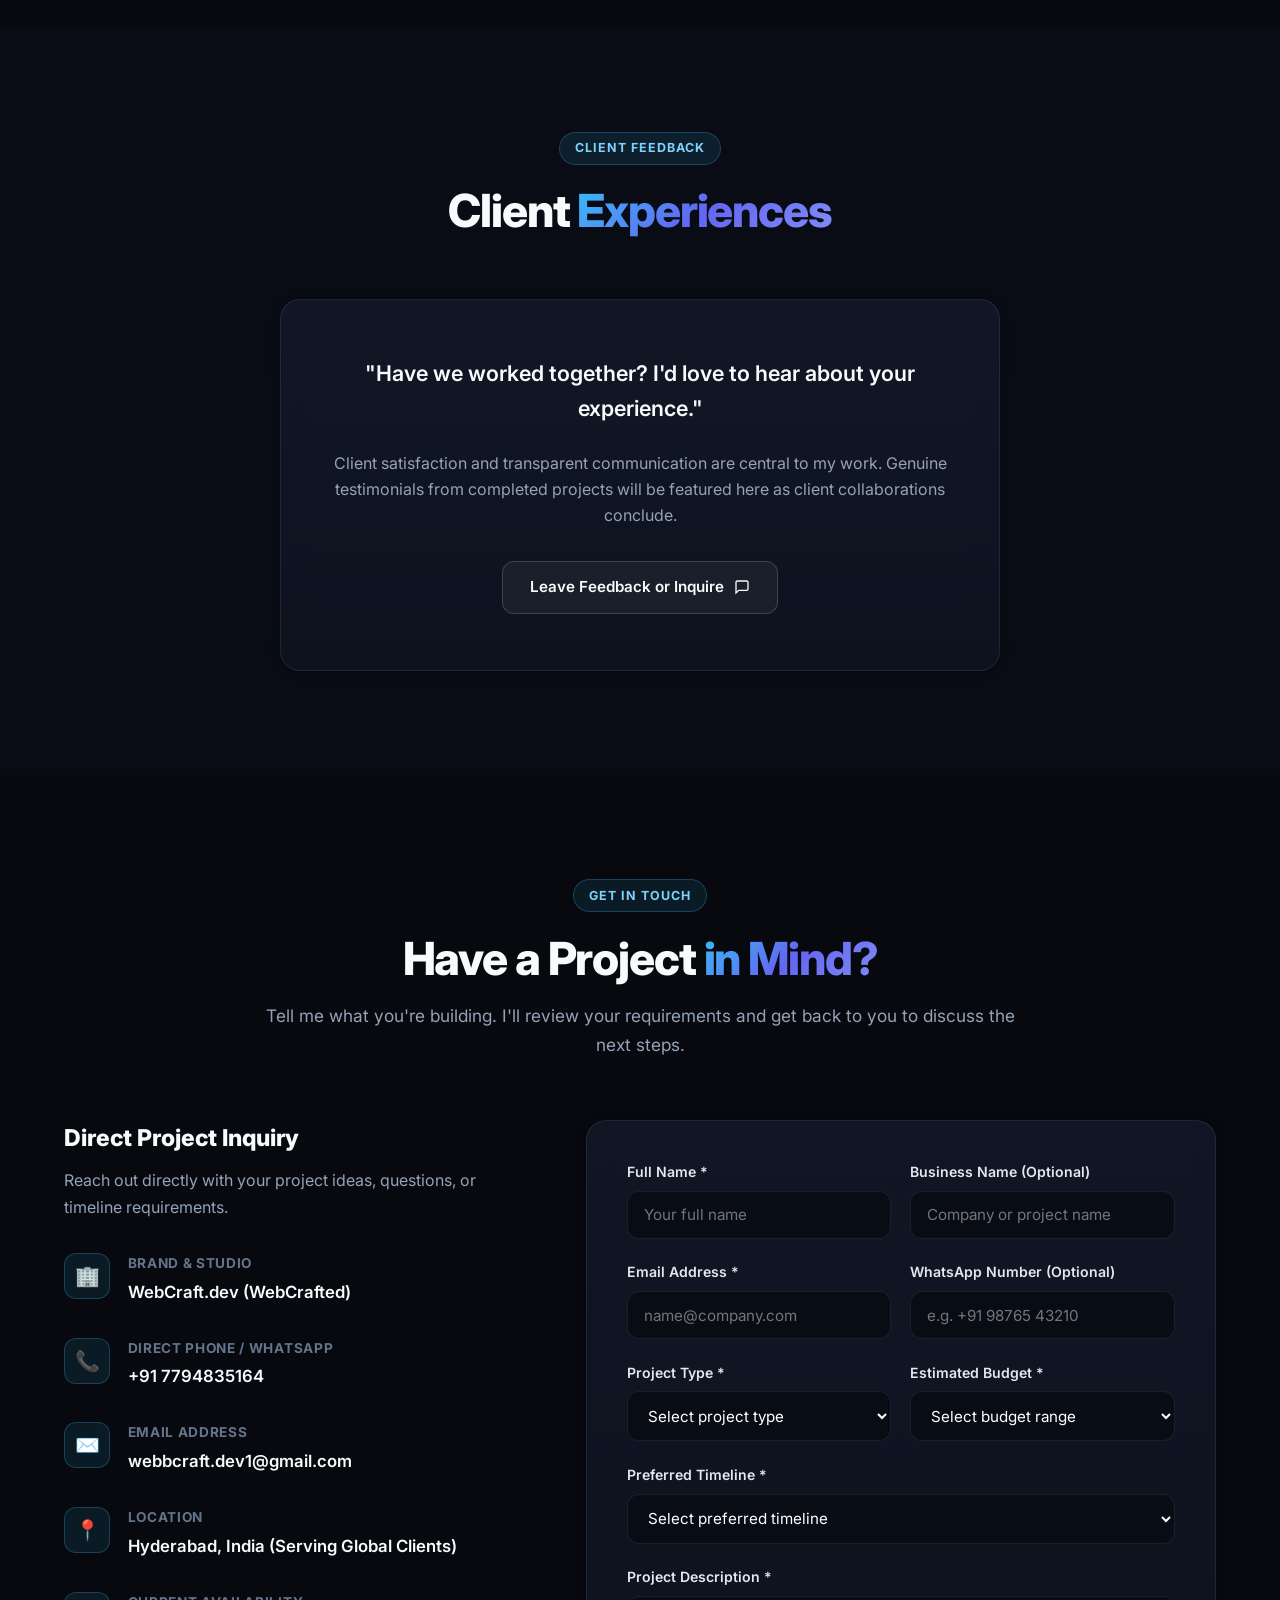
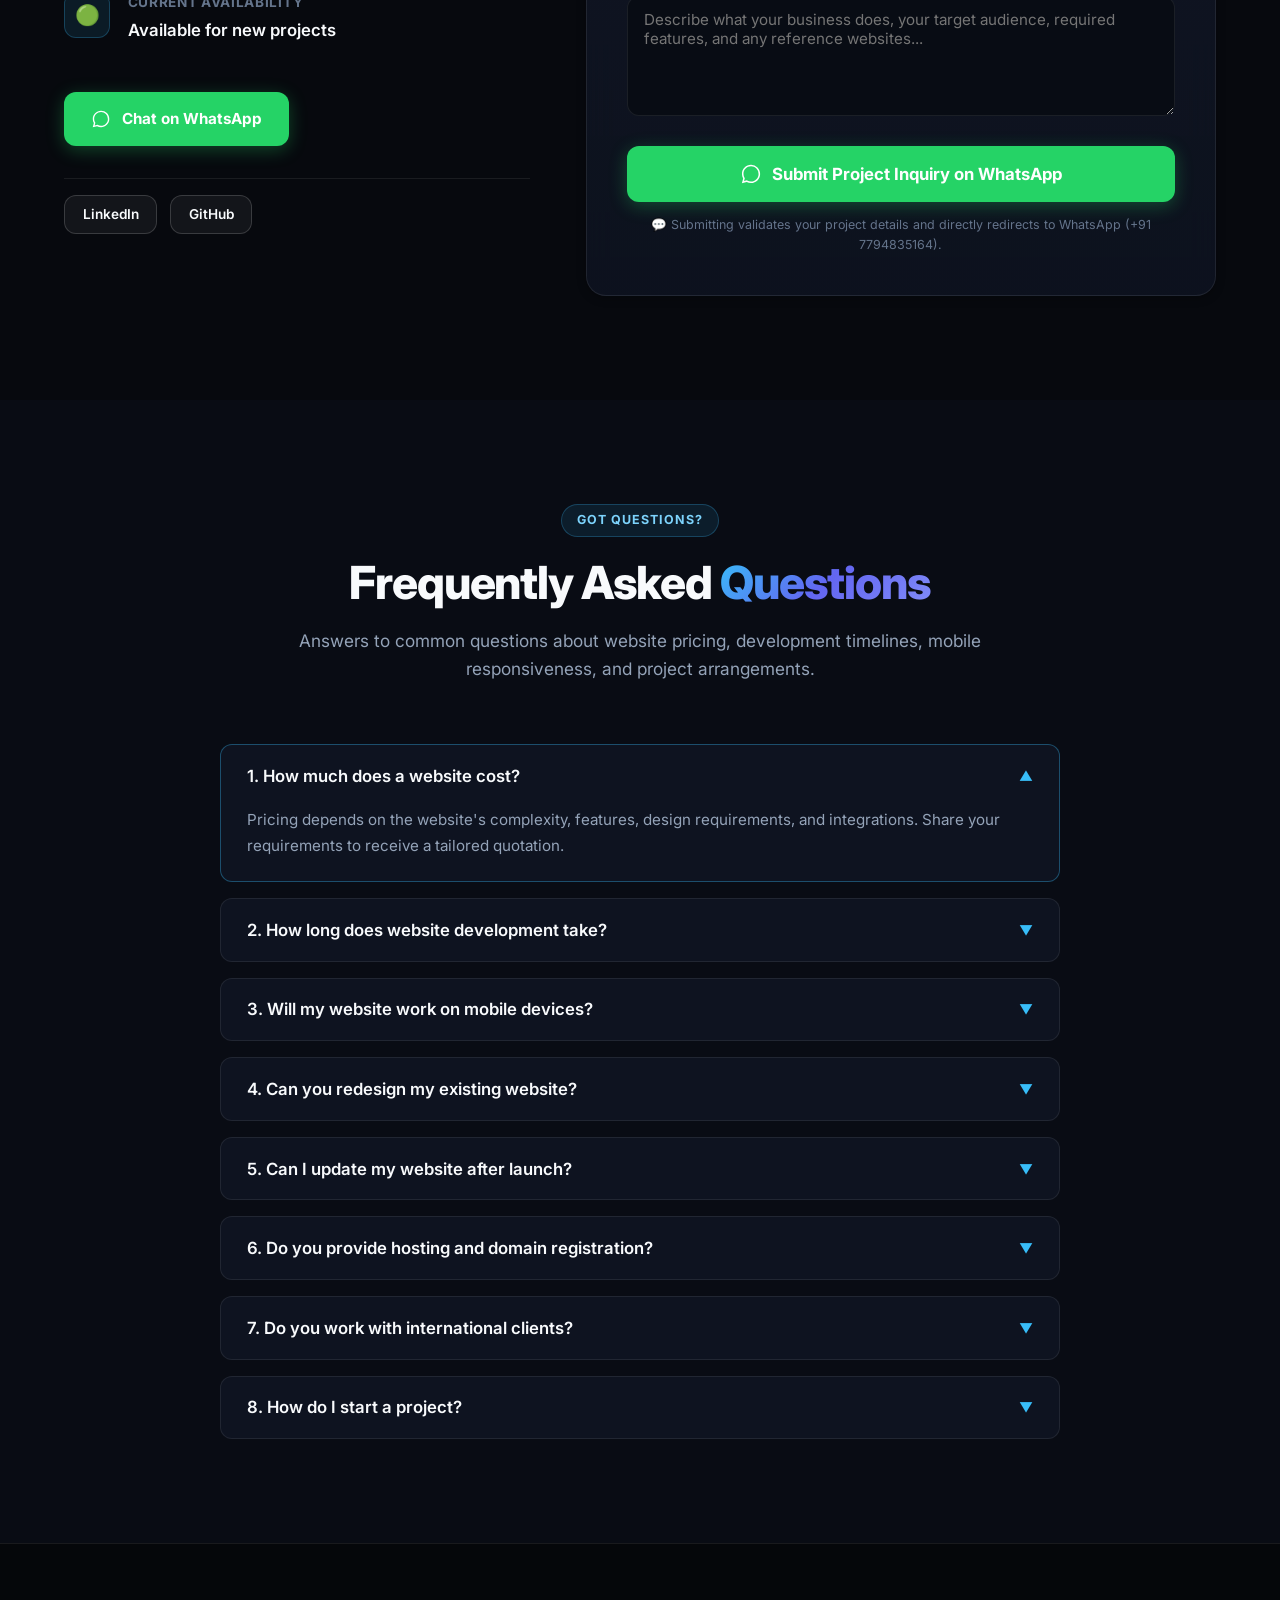
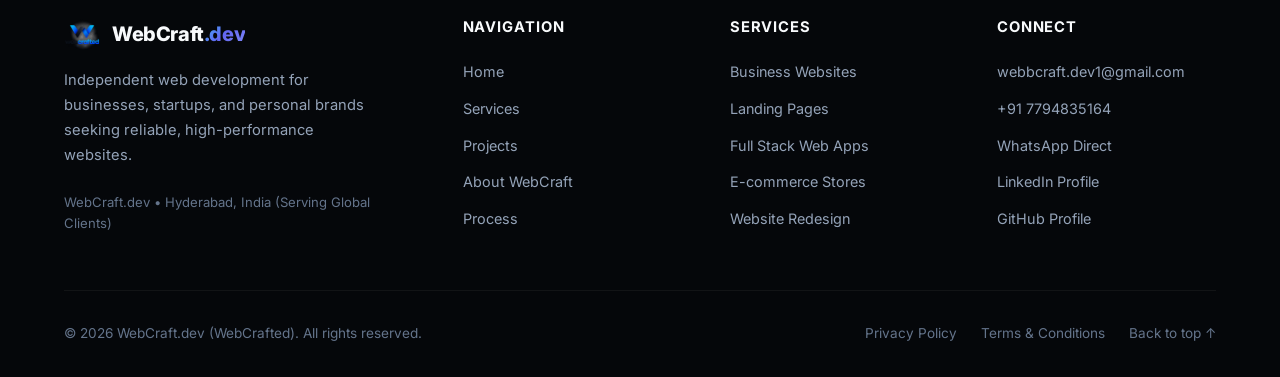
==== commit 266a0cc2: "commit 1a2b3c4d5e6f7g8h9i0j1k2l3m4n5o6p7q8r9s0t" ====
--- a/index.html
+++ b/index.html
@@ -921,13 +921,13 @@
               <textarea id="formDescription" class="form-textarea" placeholder="Describe what your business does, your target audience, required features, and any reference websites..." required></textarea>
             </div>
 
-            <button type="submit" class="btn btn-primary btn-block" style="padding: 1rem;">
-              <span>Submit Project Inquiry</span>
-              <svg width="18" height="18" viewBox="0 0 24 24" fill="none" stroke="currentColor" stroke-width="2"><line x1="22" y1="2" x2="11" y2="13"/><polygon points="22 2 15 22 11 13 2 9 22 2"/></svg>
+            <button type="submit" class="btn btn-whatsapp btn-block" style="padding: 1rem; font-size: 1.05rem; display: flex; align-items: center; justify-content: center; gap: 0.6rem;">
+              <svg width="22" height="22" viewBox="0 0 24 24" fill="currentColor"><path d="M12.04 2c-5.46 0-9.91 4.45-9.91 9.91 0 1.75.46 3.45 1.32 4.95L2.05 22l5.25-1.38c1.45.79 3.08 1.21 4.74 1.21 5.46 0 9.91-4.45 9.91-9.91 0-2.65-1.03-5.14-2.9-7.01A9.816 9.816 0 0 0 12.04 2zm.01 1.67c2.2 0 4.26.86 5.82 2.42a8.225 8.225 0 0 1 2.41 5.83c0 4.54-3.7 8.24-8.24 8.24-1.48 0-2.93-.4-4.2-1.15l-.3-.18-3.12.82.83-3.04-.2-.31a8.196 8.196 0 0 1-1.26-4.38c0-4.54 3.7-8.24 8.24-8.24z"/></svg>
+              <span>Submit Project Inquiry on WhatsApp</span>
             </button>
             
             <p style="font-size: 0.78rem; color: var(--text-dim); text-align: center; margin-top: 0.8rem;">
-              Your information is kept strictly confidential and used only to respond to your inquiry.
+              💬 Submitting validates your project details and directly redirects to WhatsApp (+91 7794835164).
             </p>
           </form>
         </div>
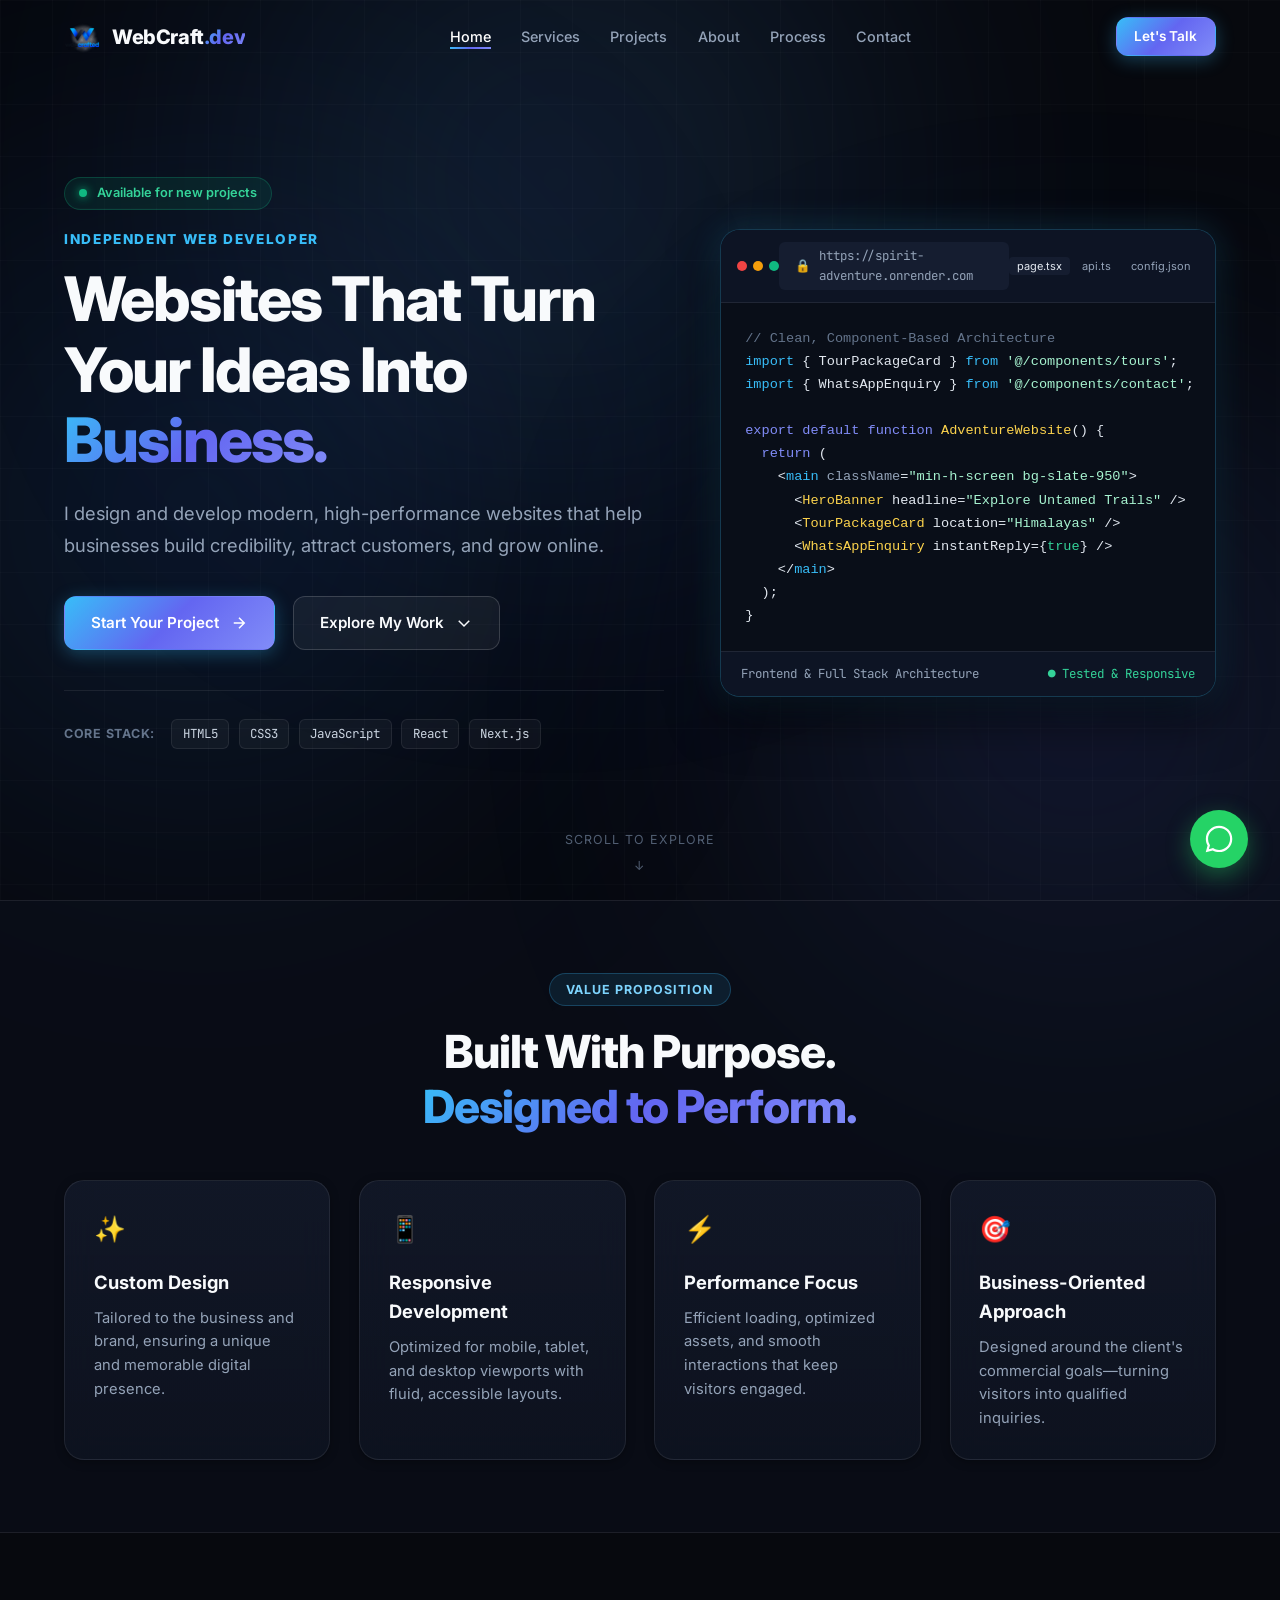
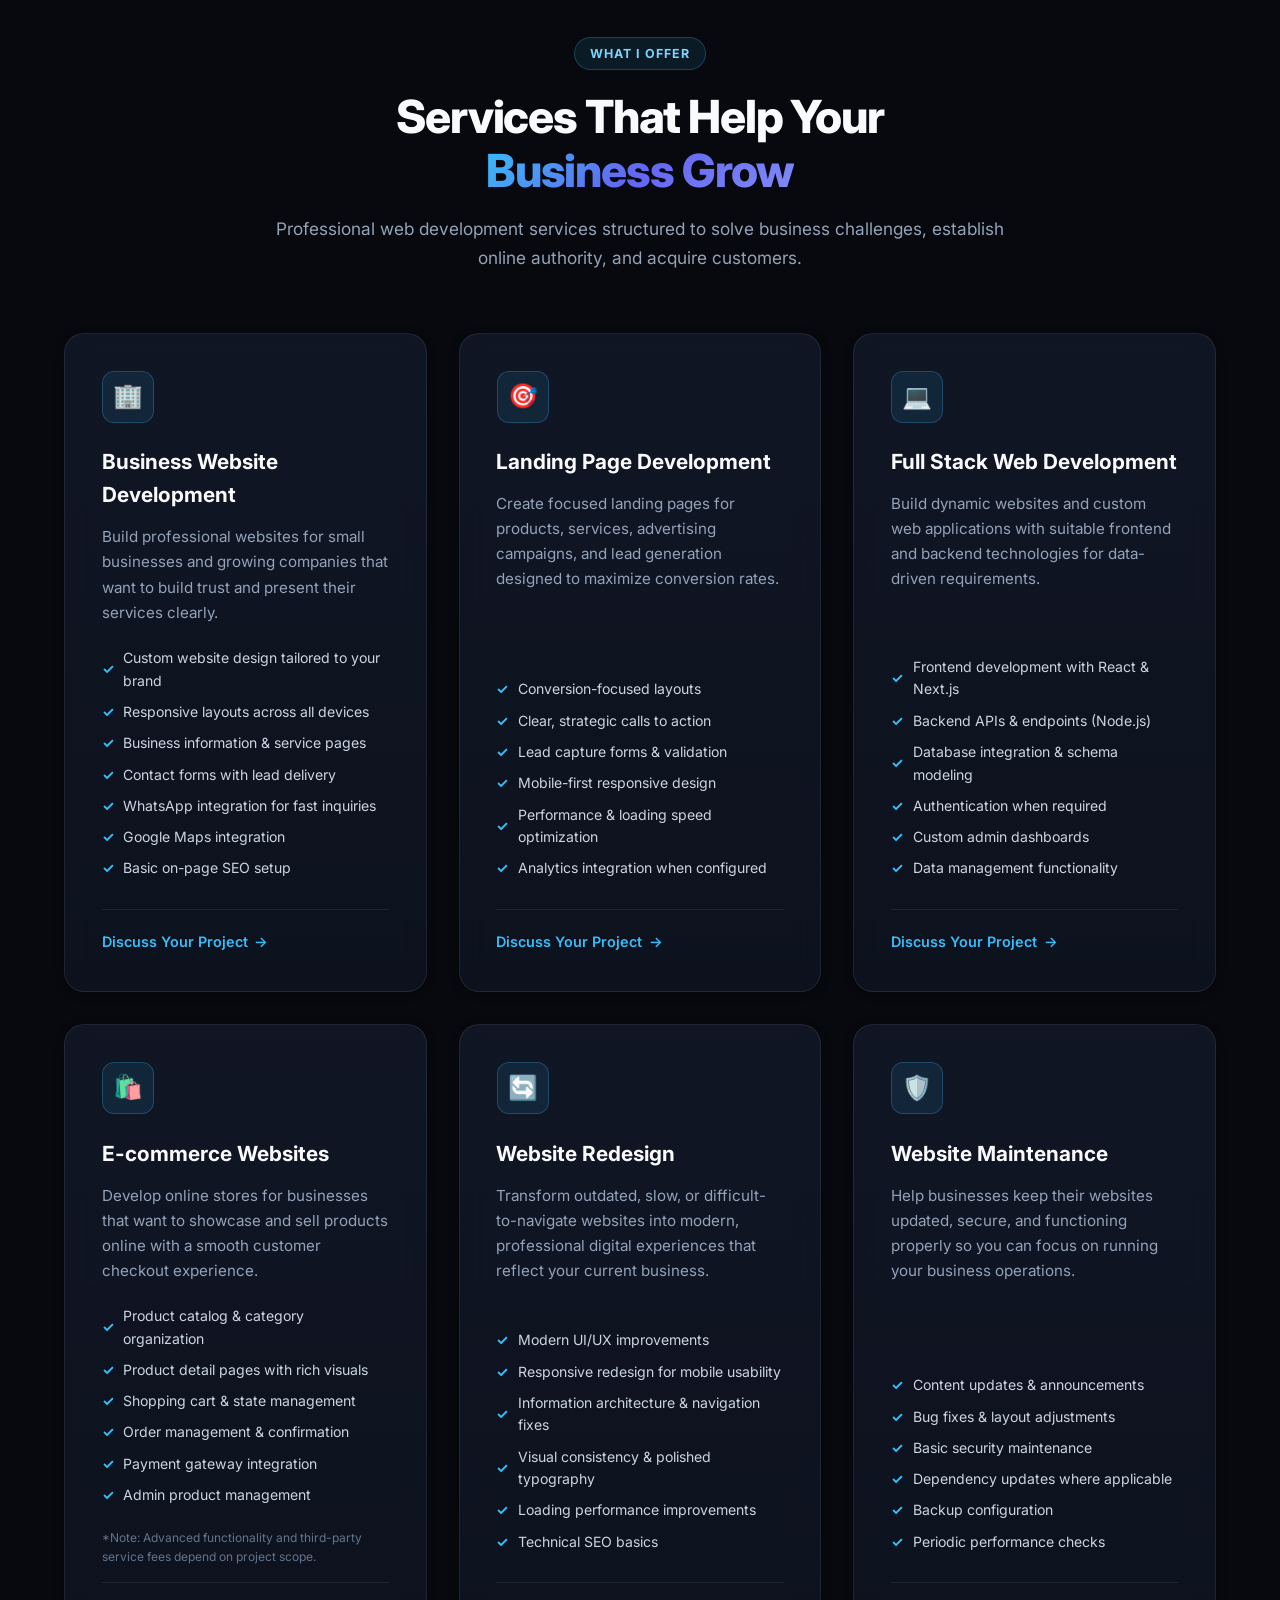
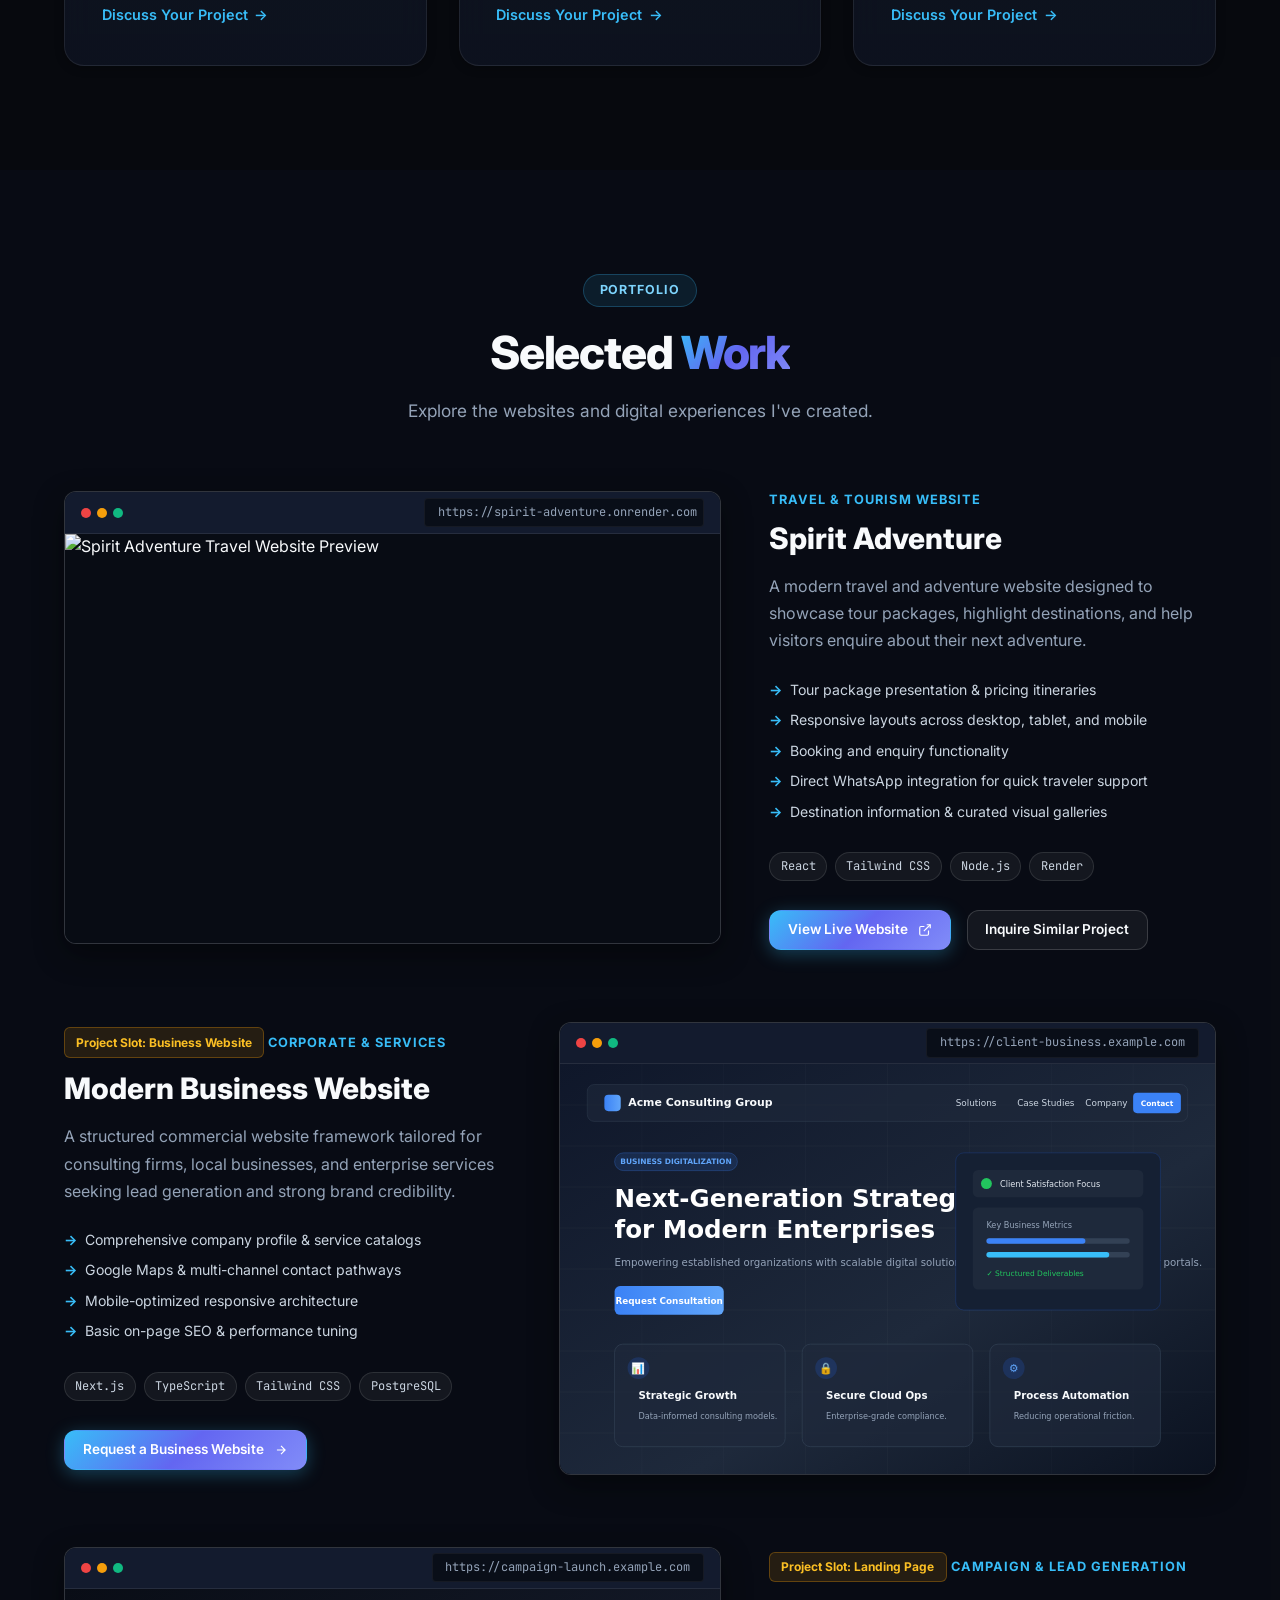
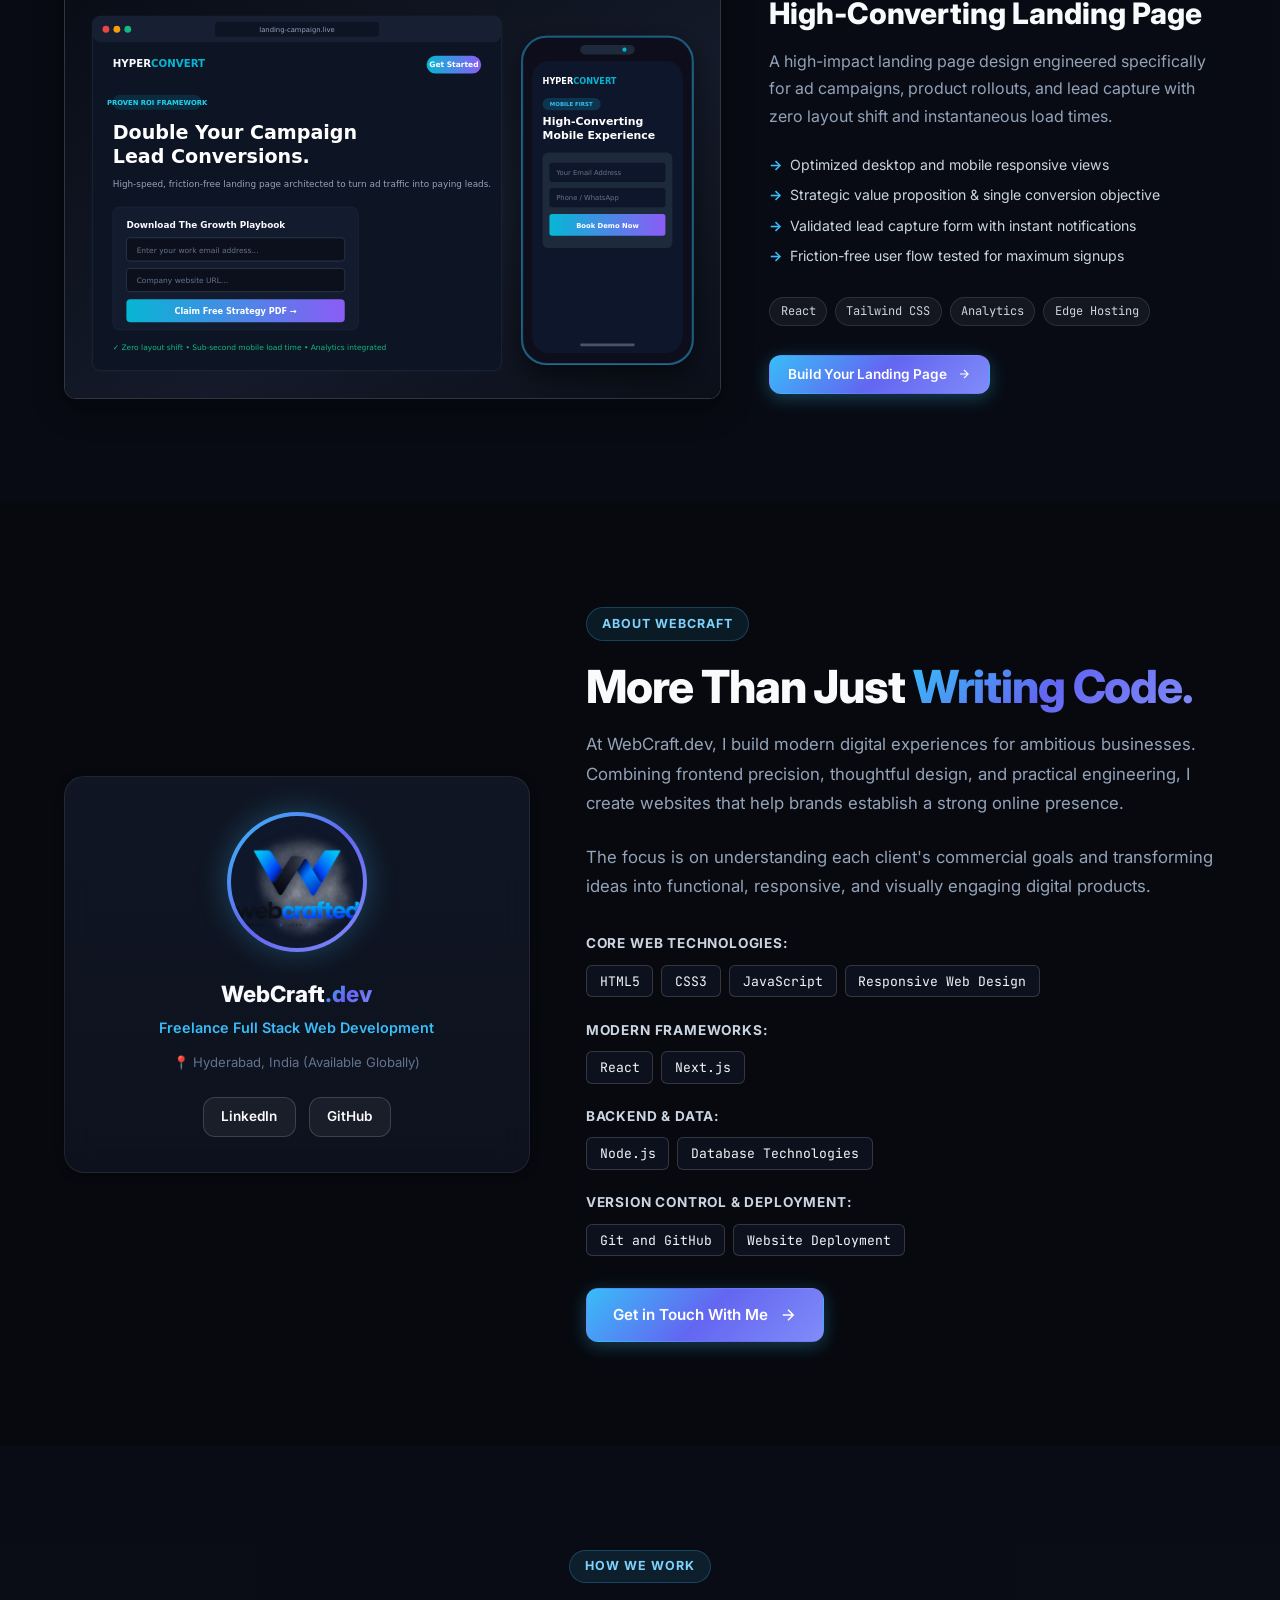
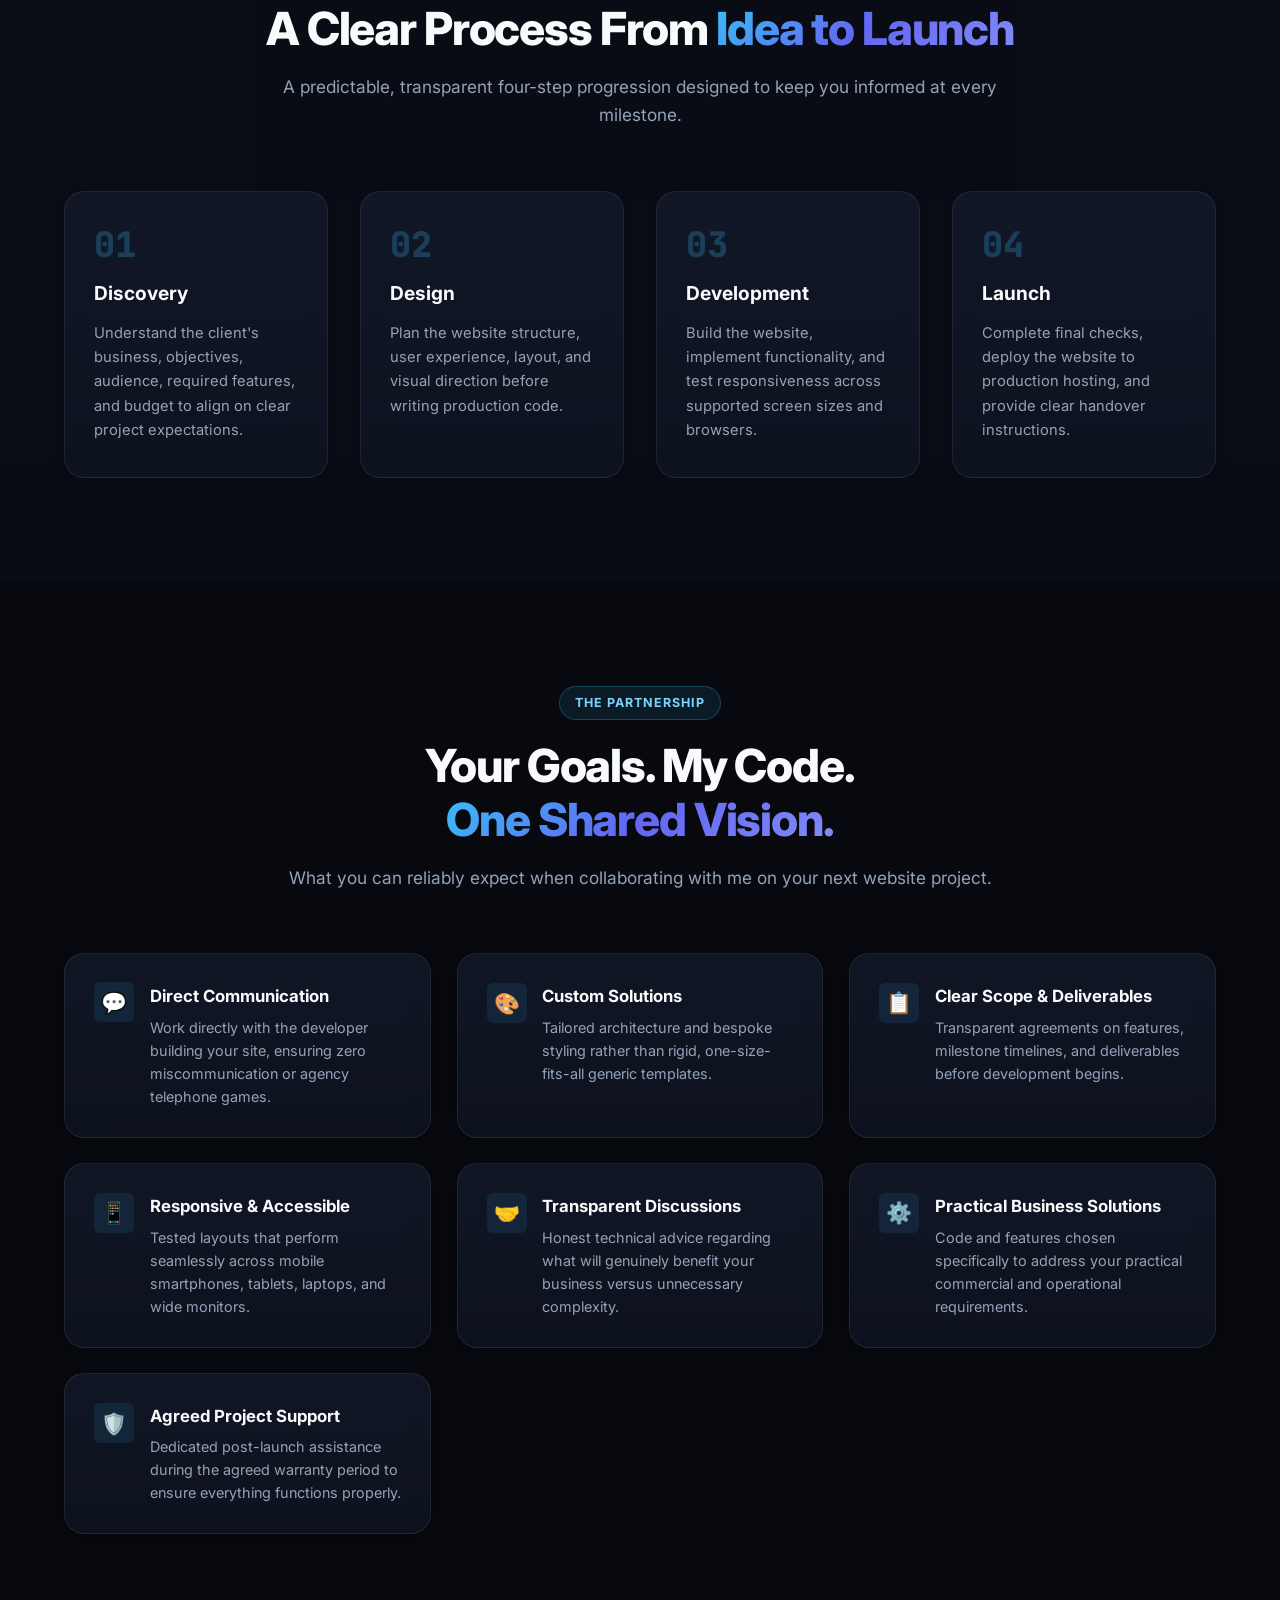
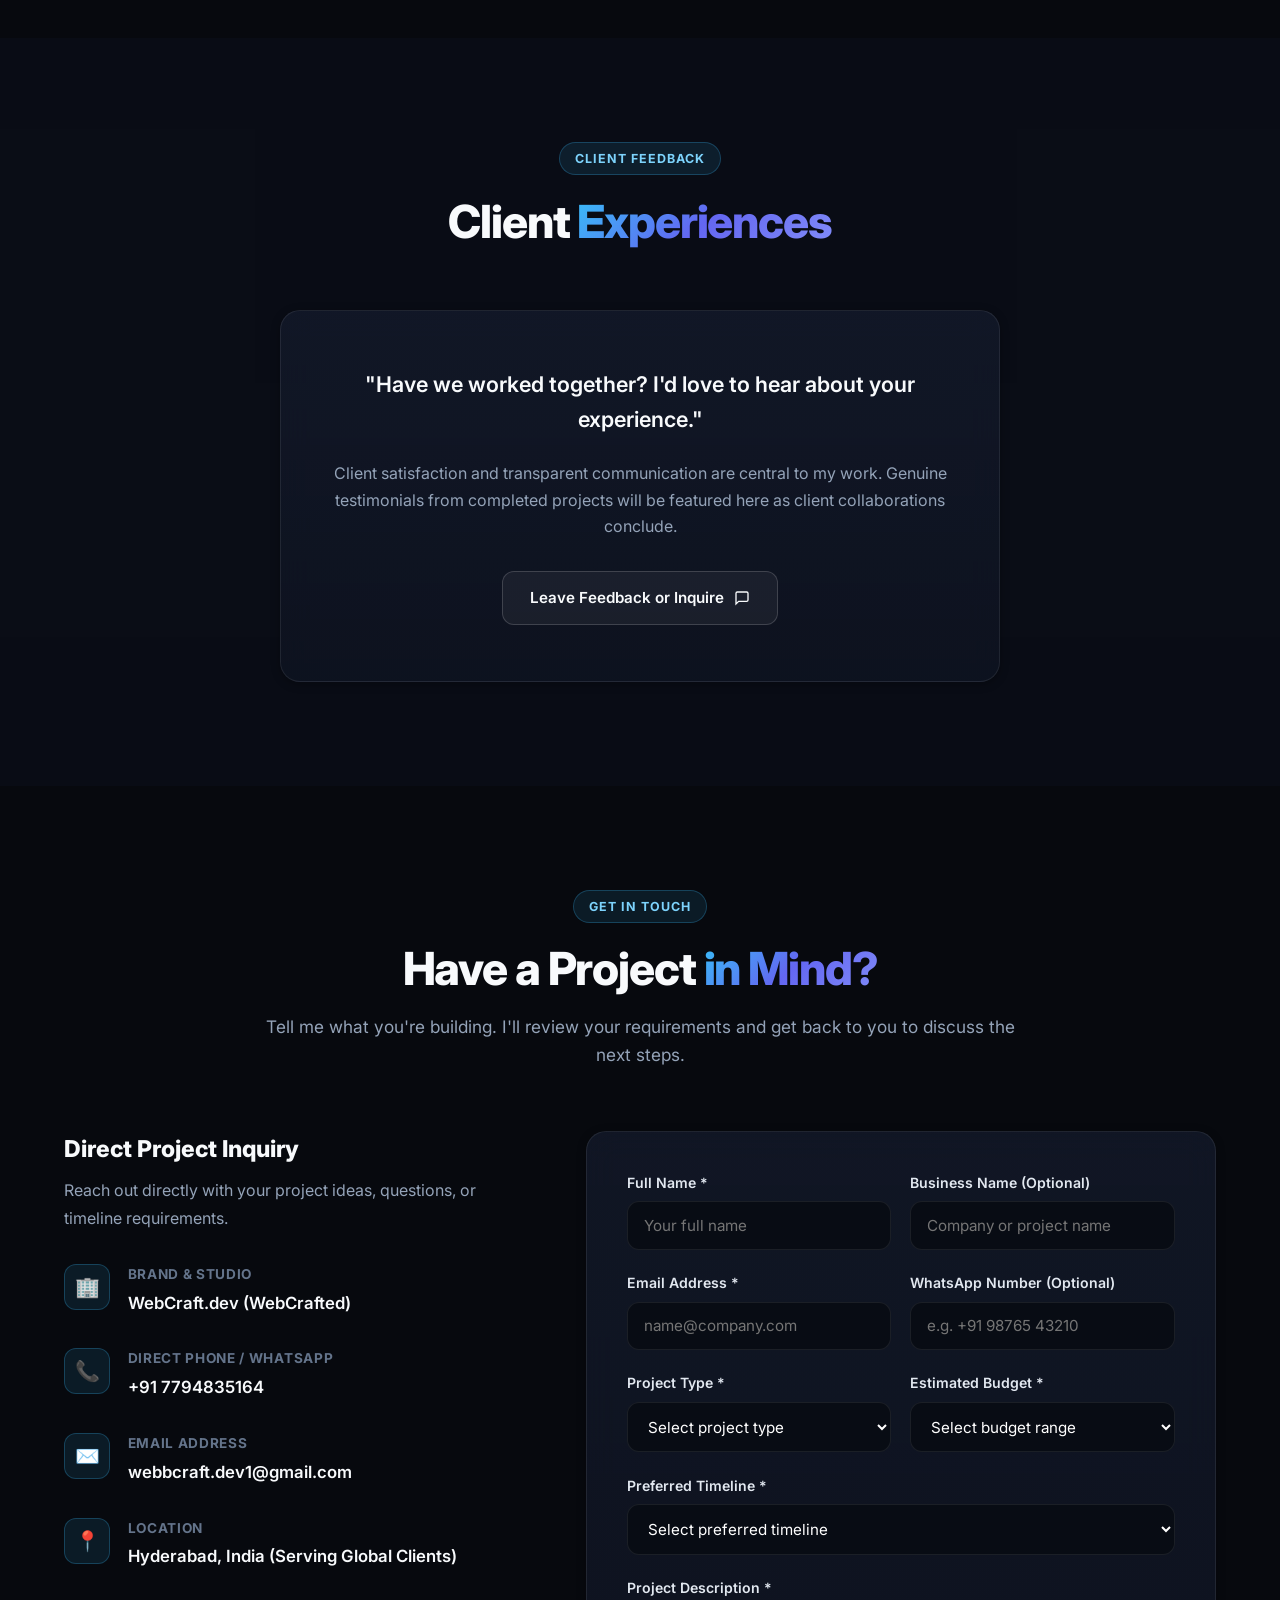
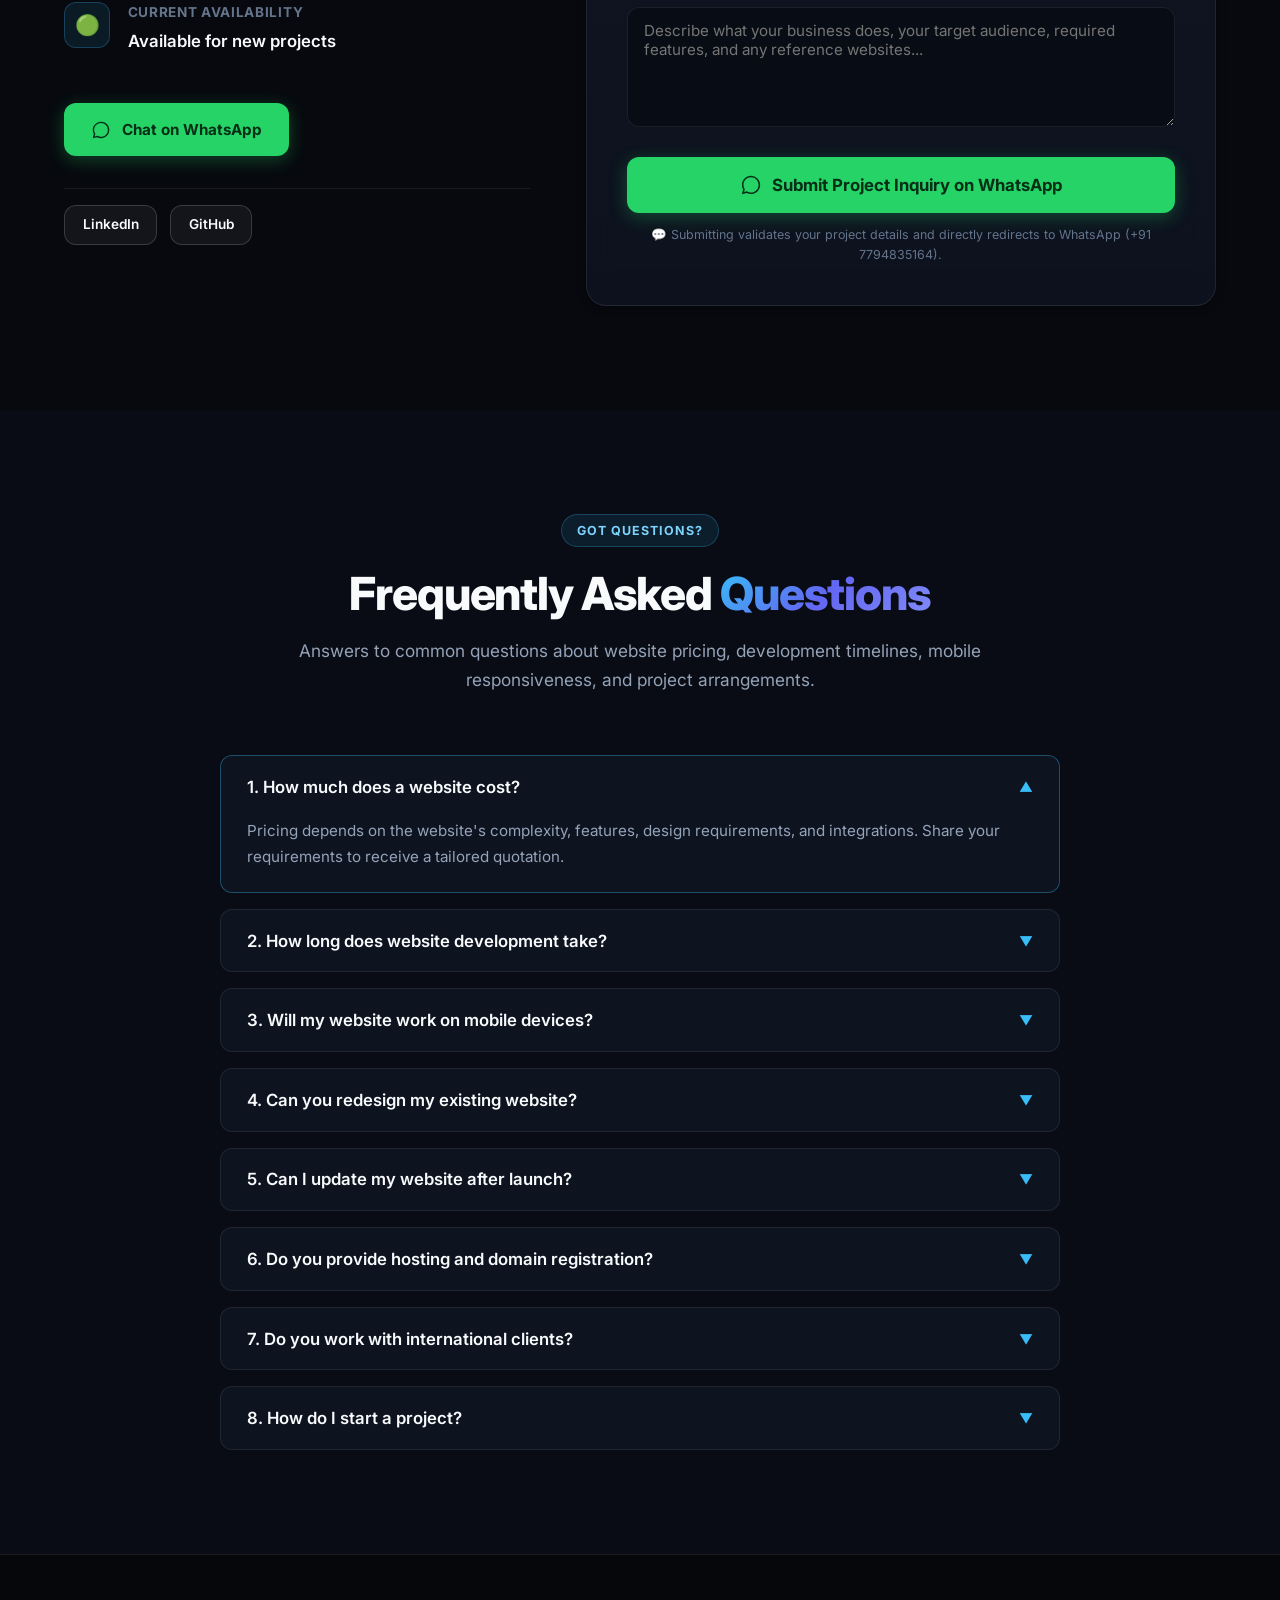
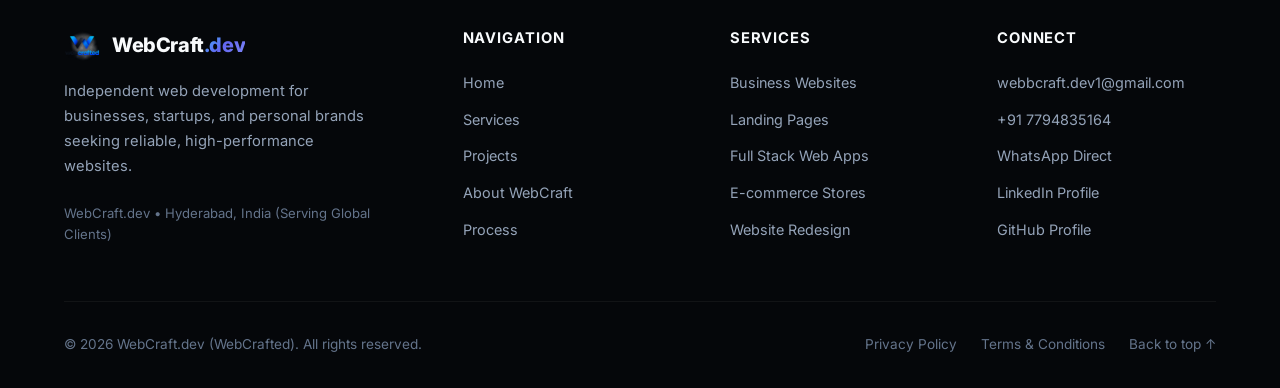
==== commit 432e27ab: "commit 1a2b3c4d5e6f7g8h9i0j" ====
--- a/index.html
+++ b/index.html
@@ -360,9 +360,9 @@
     </div>
   </section>
 
-  <!-- ==========================================================================
+  <!--
        Section 7: Featured Projects Section (Selected Work)
-       ========================================================================== -->
+        -->
   <section id="projects" style="background: rgba(14, 19, 32, 0.35);">
     <div class="container">
       <div class="section-header">
--- a/styles.css
+++ b/styles.css
@@ -578,6 +578,95 @@
   color: #e2e8f0;
 }
 
+/* Hero Spirit Adventure Showcase Card */
+.hero-spirit-card {
+  padding: 1.6rem;
+  background: radial-gradient(circle at 85% 15%, rgba(56, 189, 248, 0.12), transparent 60%), #090e18;
+}
+
+.hero-spirit-top {
+  display: flex;
+  align-items: center;
+  justify-content: space-between;
+  margin-bottom: 1rem;
+  flex-wrap: wrap;
+  gap: 0.6rem;
+}
+
+.hero-spirit-brand {
+  display: flex;
+  align-items: center;
+  gap: 12px;
+}
+
+.hero-spirit-logo {
+  width: 44px;
+  height: 44px;
+  border-radius: 10px;
+  background: #0b1322;
+  border: 1px solid rgba(56, 189, 248, 0.3);
+  padding: 3px;
+  object-fit: contain;
+}
+
+.hero-spirit-name {
+  font-size: 1.15rem;
+  font-weight: 800;
+  color: #f8fafc;
+  margin: 0;
+}
+
+.hero-spirit-subtitle {
+  font-size: 0.76rem;
+  color: #38bdf8;
+  font-family: var(--font-mono);
+  display: block;
+}
+
+.hero-spirit-live-tag {
+  display: inline-flex;
+  align-items: center;
+  gap: 6px;
+  padding: 0.2rem 0.65rem;
+  border-radius: var(--radius-full);
+  background: rgba(16, 185, 129, 0.12);
+  border: 1px solid rgba(16, 185, 129, 0.3);
+  color: #34d399;
+  font-size: 0.72rem;
+  font-weight: 700;
+  font-family: var(--font-mono);
+}
+
+.hero-spirit-text {
+  font-size: 0.88rem;
+  color: var(--text-muted);
+  line-height: 1.65;
+  margin-bottom: 1.1rem;
+}
+
+.hero-spirit-chips {
+  display: flex;
+  flex-wrap: wrap;
+  gap: 6px;
+  margin-bottom: 1.3rem;
+}
+
+.spirit-chip {
+  font-size: 0.74rem;
+  background: rgba(255, 255, 255, 0.04);
+  border: 1px solid rgba(255, 255, 255, 0.08);
+  color: #cbd5e1;
+  padding: 0.2rem 0.55rem;
+  border-radius: 4px;
+}
+
+.hero-spirit-actions {
+  display: flex;
+  align-items: center;
+  gap: 0.75rem;
+  flex-wrap: wrap;
+}
+
 .hero-scroll-indicator {
   position: absolute;
   bottom: 1.5rem;
@@ -769,18 +858,20 @@
 }
 
 .device-desktop-header {
-  height: 36px;
+  min-height: 40px;
   background: #131b2e;
   border-bottom: 1px solid var(--border-subtle);
   display: flex;
   align-items: center;
-  padding: 0 1rem;
-  gap: 1rem;
+  justify-content: space-between;
+  padding: 0.35rem 1rem;
+  gap: 0.75rem;
 }
 
 .device-dots {
   display: flex;
   gap: 6px;
+  flex-shrink: 0;
 }
 
 .device-url-bar {
@@ -788,12 +879,57 @@
   font-size: 0.75rem;
   color: #94a3b8;
   background: #090e18;
-  padding: 0.2rem 0.8rem;
+  padding: 0.25rem 0.8rem;
   border-radius: 4px;
-  width: 50%;
+  display: flex;
+  align-items: center;
+  gap: 0.4rem;
+  max-width: 45%;
   white-space: nowrap;
   overflow: hidden;
   text-overflow: ellipsis;
+  border: 1px solid rgba(255, 255, 255, 0.05);
+}
+
+.device-controls {
+  display: flex;
+  align-items: center;
+  gap: 6px;
+  flex-shrink: 0;
+}
+
+.device-mode-btn {
+  background: rgba(255, 255, 255, 0.05);
+  border: 1px solid rgba(255, 255, 255, 0.12);
+  color: #cbd5e1;
+  font-size: 0.72rem;
+  font-weight: 600;
+  padding: 3px 9px;
+  border-radius: 4px;
+  cursor: pointer;
+  transition: all 0.2s ease;
+  display: inline-flex;
+  align-items: center;
+  gap: 4px;
+  text-decoration: none;
+}
+
+.device-mode-btn:hover {
+  background: rgba(56, 189, 248, 0.15);
+  border-color: #38bdf8;
+  color: #ffffff;
+}
+
+.device-mode-btn.active {
+  background: #38bdf8;
+  color: #07090e;
+  border-color: #38bdf8;
+  font-weight: 700;
+}
+
+.device-mode-btn.icon-only {
+  padding: 3px 7px;
+  font-size: 0.8rem;
 }
 
 .device-media-box {
@@ -807,6 +943,237 @@
   width: 100%;
   height: 100%;
   object-fit: cover;
+}
+
+/* Specific Live Media Box for Real Live Projects */
+.live-media-box {
+  aspect-ratio: auto;
+  height: 520px;
+  overflow: hidden;
+  position: relative;
+}
+
+.live-project-iframe {
+  width: 100%;
+  height: 100%;
+  border: none;
+  display: block;
+  background: #080c14;
+}
+
+.live-frame-loader {
+  position: absolute;
+  top: 0;
+  left: 0;
+  right: 0;
+  bottom: 0;
+  background: #090e18;
+  display: flex;
+  flex-direction: column;
+  align-items: center;
+  justify-content: center;
+  gap: 1rem;
+  z-index: 10;
+  transition: opacity 0.4s ease;
+}
+
+.loader-spinner {
+  width: 36px;
+  height: 36px;
+  border: 3px solid rgba(56, 189, 248, 0.15);
+  border-top-color: #38bdf8;
+  border-radius: 50%;
+  animation: spinLoader 0.9s linear infinite;
+}
+
+@keyframes spinLoader {
+  to { transform: rotate(360deg); }
+}
+
+.loader-text {
+  text-align: center;
+  display: flex;
+  flex-direction: column;
+  gap: 4px;
+}
+
+.loader-text strong {
+  font-size: 0.9rem;
+  color: #f1f5f9;
+}
+
+.loader-text span {
+  font-size: 0.78rem;
+  color: #64748b;
+  font-family: var(--font-mono);
+}
+
+.snapshot-fallback-view {
+  position: relative;
+  width: 100%;
+  height: 100%;
+}
+
+.snapshot-fallback-view img {
+  width: 100%;
+  height: 100%;
+  object-fit: cover;
+}
+
+.snapshot-overlay {
+  position: absolute;
+  bottom: 1.5rem;
+  right: 1.5rem;
+  z-index: 5;
+}
+
+.device-footer-subbar {
+  padding: 0.6rem 1rem;
+  background: #0d1424;
+  border-top: 1px solid var(--border-subtle);
+  display: flex;
+  justify-content: space-between;
+  align-items: center;
+  font-size: 0.76rem;
+  font-family: var(--font-mono);
+  color: var(--text-muted);
+}
+
+.live-pulse-indicator {
+  color: #34d399;
+  display: flex;
+  align-items: center;
+  gap: 6px;
+  font-weight: 600;
+}
+
+.subbar-hint {
+  color: #94a3b8;
+}
+
+.subbar-link {
+  color: #38bdf8;
+  text-decoration: underline;
+}
+
+.project-brand-avatar {
+  width: 52px;
+  height: 52px;
+  border-radius: 12px;
+  object-fit: contain;
+  background: #0b1322;
+  border: 1px solid rgba(56, 189, 248, 0.3);
+  padding: 4px;
+  box-shadow: 0 4px 15px rgba(0, 0, 0, 0.4);
+}
+
+.project-header-row {
+  display: flex;
+  align-items: center;
+  gap: 14px;
+  margin-bottom: 0.8rem;
+}
+
+.live-deployment-badge {
+  display: inline-flex;
+  align-items: center;
+  gap: 0.5rem;
+  padding: 0.25rem 0.75rem;
+  border-radius: 4px;
+  background: rgba(16, 185, 129, 0.1);
+  border: 1px solid rgba(16, 185, 129, 0.25);
+  font-size: 0.78rem;
+  font-family: var(--font-mono);
+  color: #34d399;
+  margin-bottom: 1.2rem;
+}
+
+.badge-status-dot {
+  width: 7px;
+  height: 7px;
+  border-radius: 50%;
+  background: #10b981;
+  box-shadow: 0 0 8px #10b981;
+}
+
+.project-tours-highlight {
+  background: rgba(15, 23, 42, 0.6);
+  border: 1px solid var(--border-subtle);
+  border-radius: var(--radius-sm);
+  padding: 0.85rem 1rem;
+  margin-bottom: 1.4rem;
+}
+
+.tours-label {
+  display: block;
+  font-size: 0.75rem;
+  text-transform: uppercase;
+  letter-spacing: 0.08em;
+  font-weight: 700;
+  color: #94a3b8;
+  margin-bottom: 0.5rem;
+}
+
+.tours-pills-grid {
+  display: flex;
+  flex-wrap: wrap;
+  gap: 6px;
+}
+
+.tour-pill {
+  font-size: 0.78rem;
+  background: rgba(56, 189, 248, 0.08);
+  border: 1px solid rgba(56, 189, 248, 0.2);
+  color: #e2e8f0;
+  padding: 3px 8px;
+  border-radius: 4px;
+}
+
+.project-actions-group {
+  display: flex;
+  gap: 0.85rem;
+  align-items: center;
+  flex-wrap: wrap;
+}
+
+.btn-whatsapp {
+  background: #25d366;
+  color: #052e16;
+  font-weight: 700;
+}
+
+.btn-whatsapp:hover {
+  background: #22c55e;
+  color: #022c22;
+  box-shadow: 0 0 20px rgba(37, 211, 102, 0.4);
+}
+
+.hero-featured-tag {
+  display: inline-flex;
+  align-items: center;
+  gap: 6px;
+  padding: 0.25rem 0.75rem;
+  border-radius: var(--radius-full);
+  background: rgba(56, 189, 248, 0.1);
+  border: 1px solid rgba(56, 189, 248, 0.3);
+  font-size: 0.76rem;
+  color: #38bdf8;
+  text-decoration: none;
+  transition: all 0.2s ease;
+}
+
+.hero-featured-tag:hover {
+  background: rgba(56, 189, 248, 0.2);
+  border-color: #38bdf8;
+  color: #ffffff;
+}
+
+.pulse-emerald {
+  width: 6px;
+  height: 6px;
+  border-radius: 50%;
+  background: #10b981;
+  box-shadow: 0 0 6px #10b981;
 }
 
 /* Info Side */
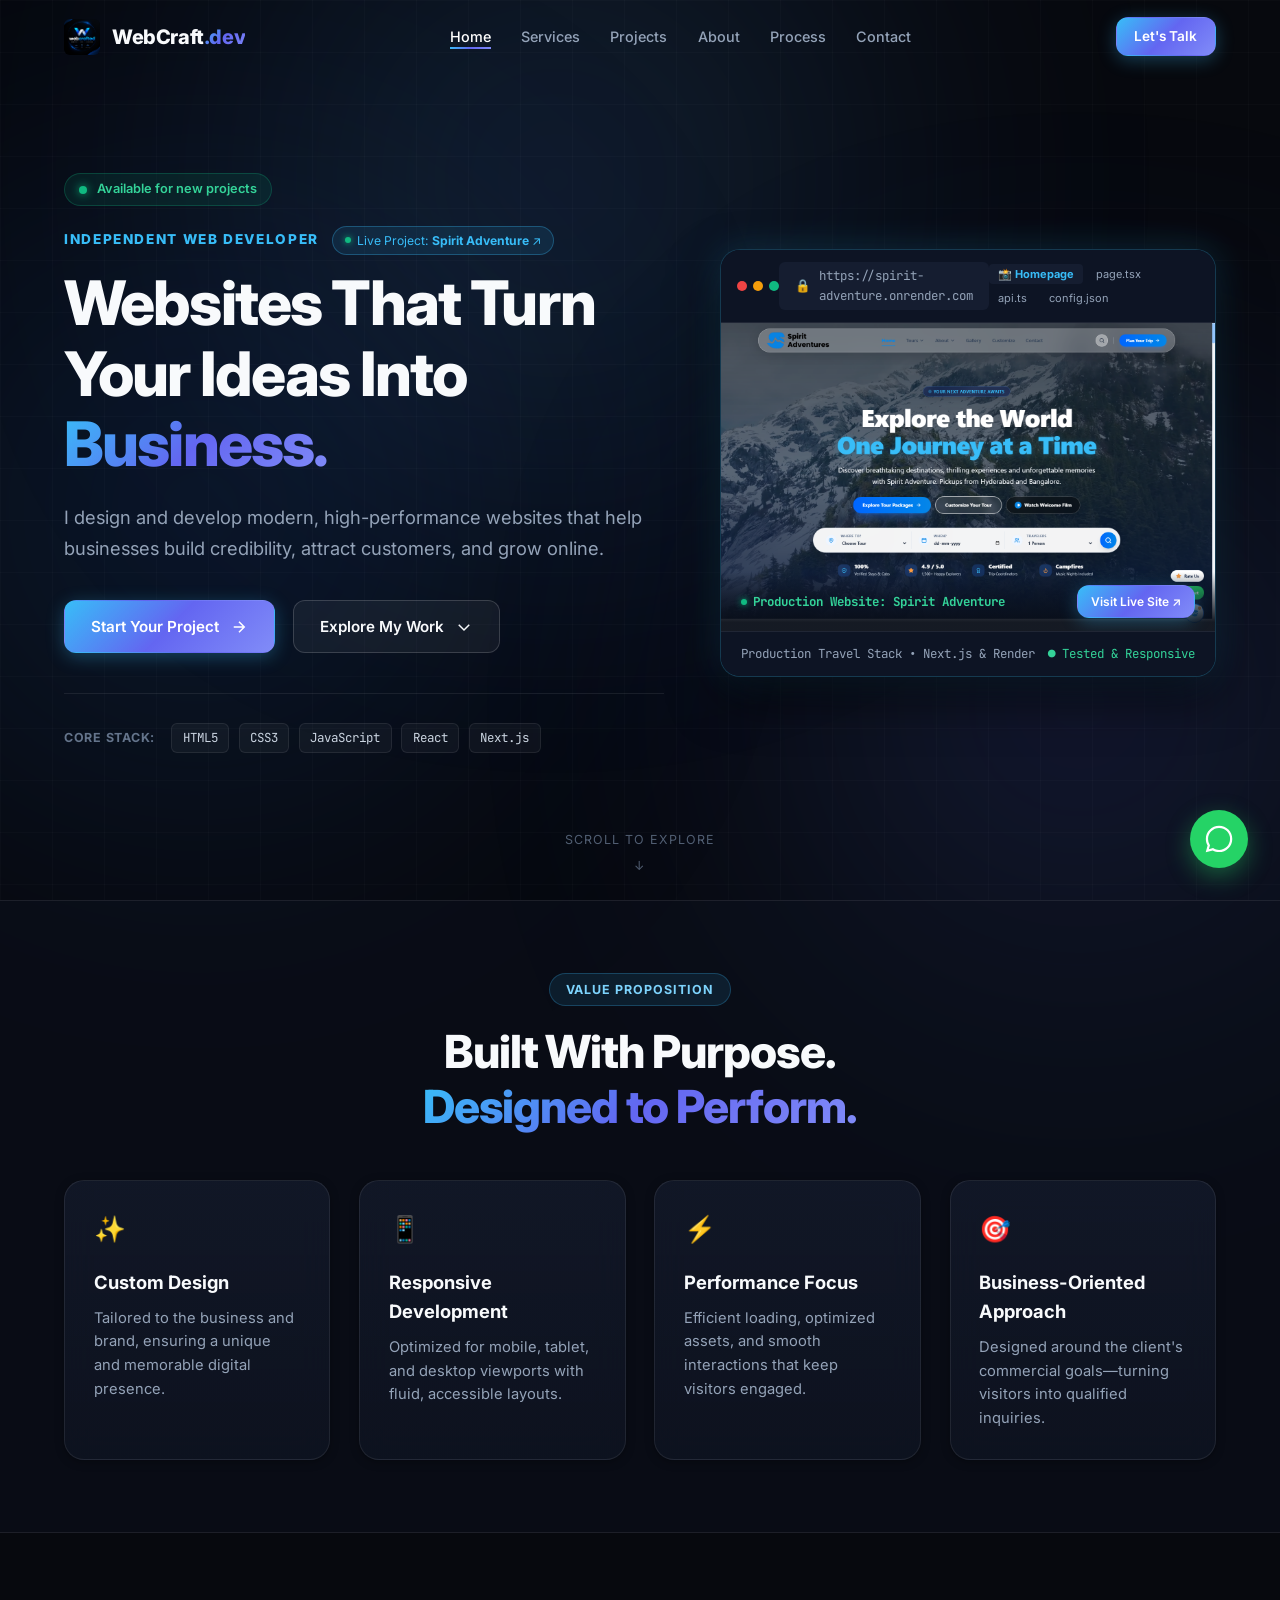
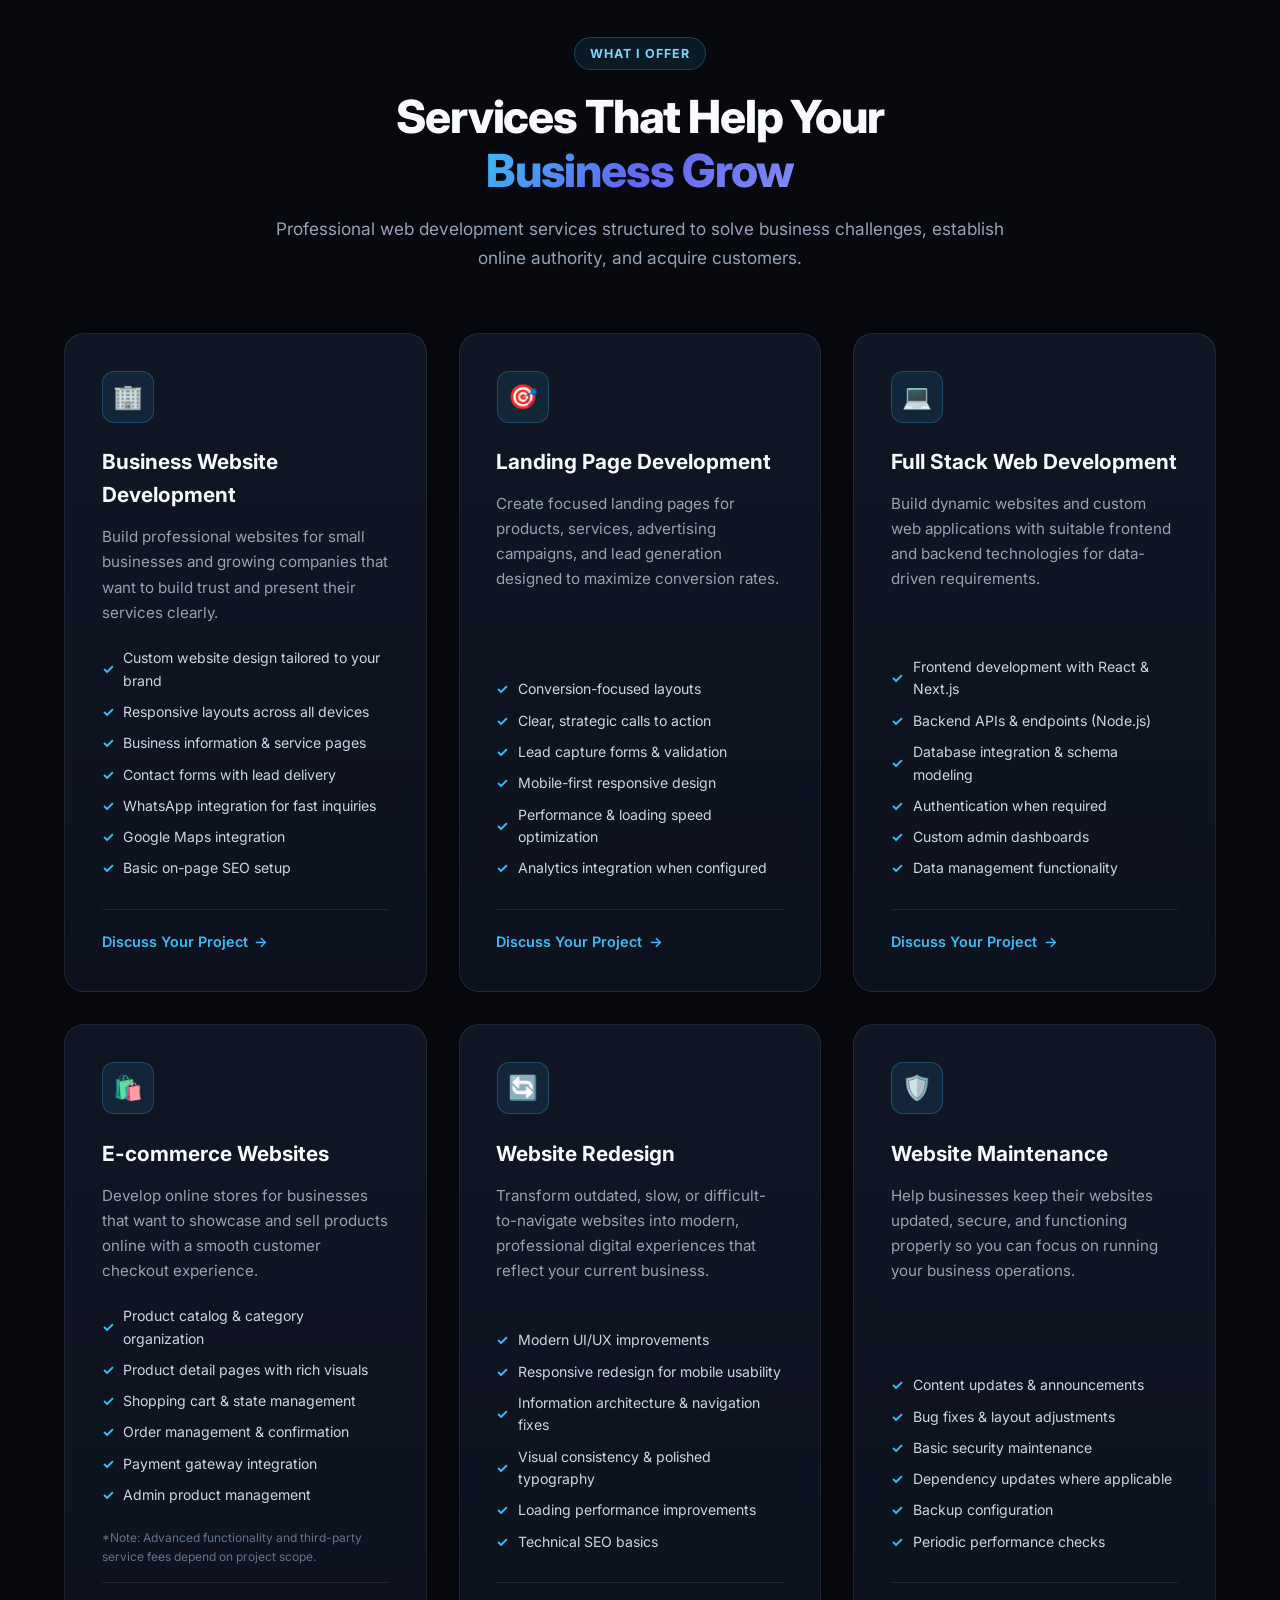
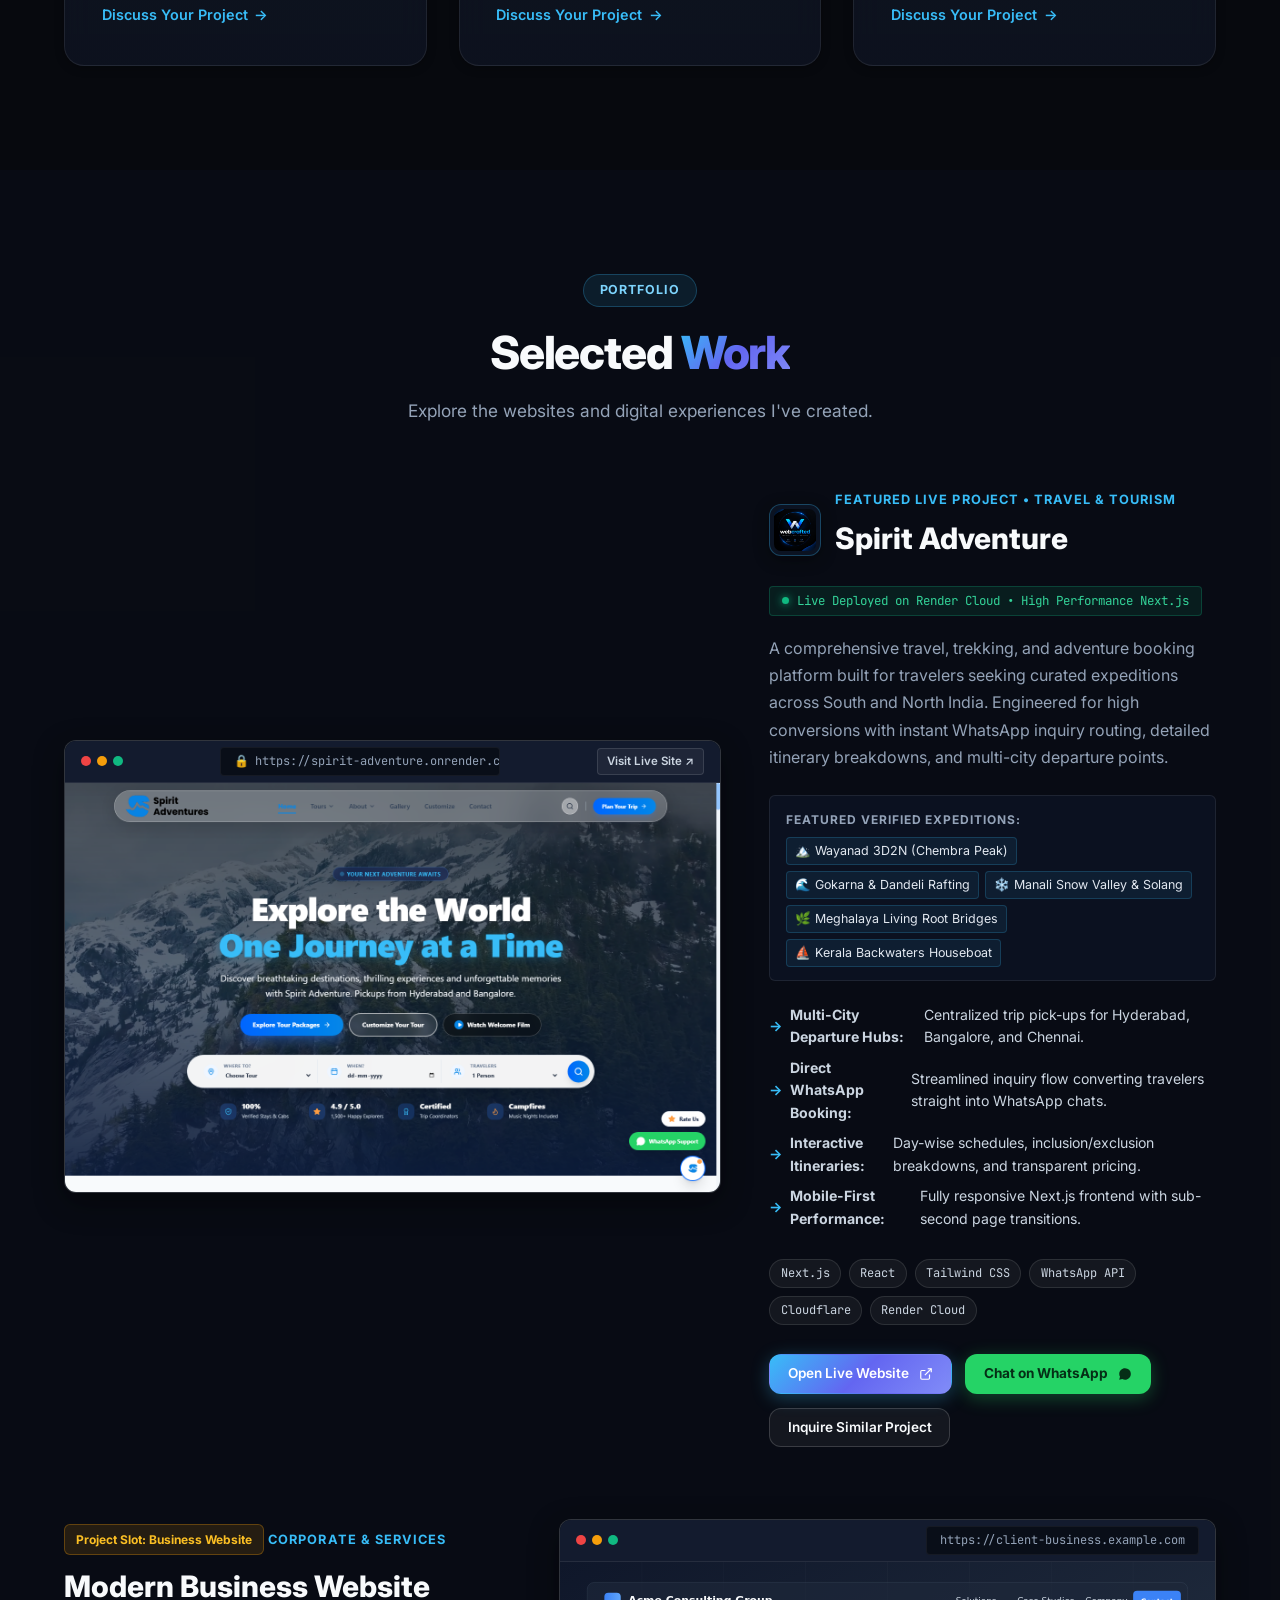
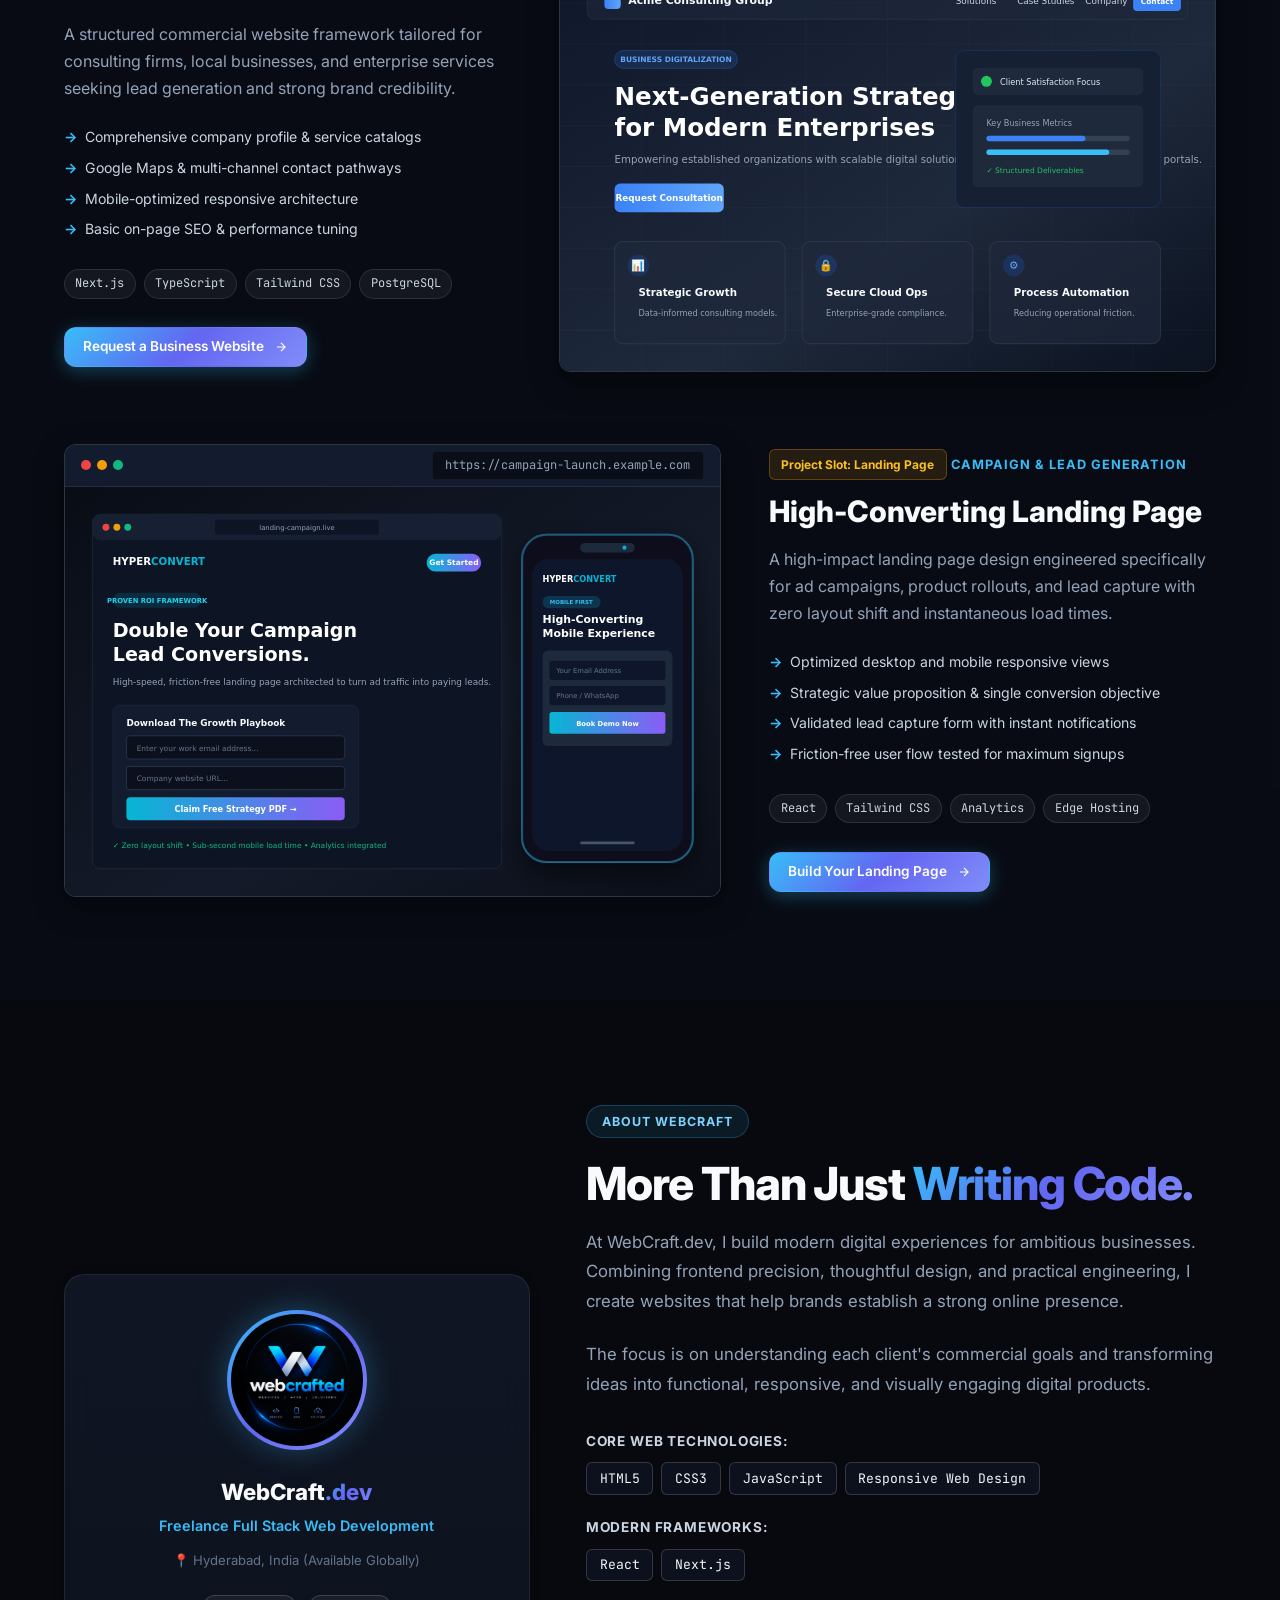
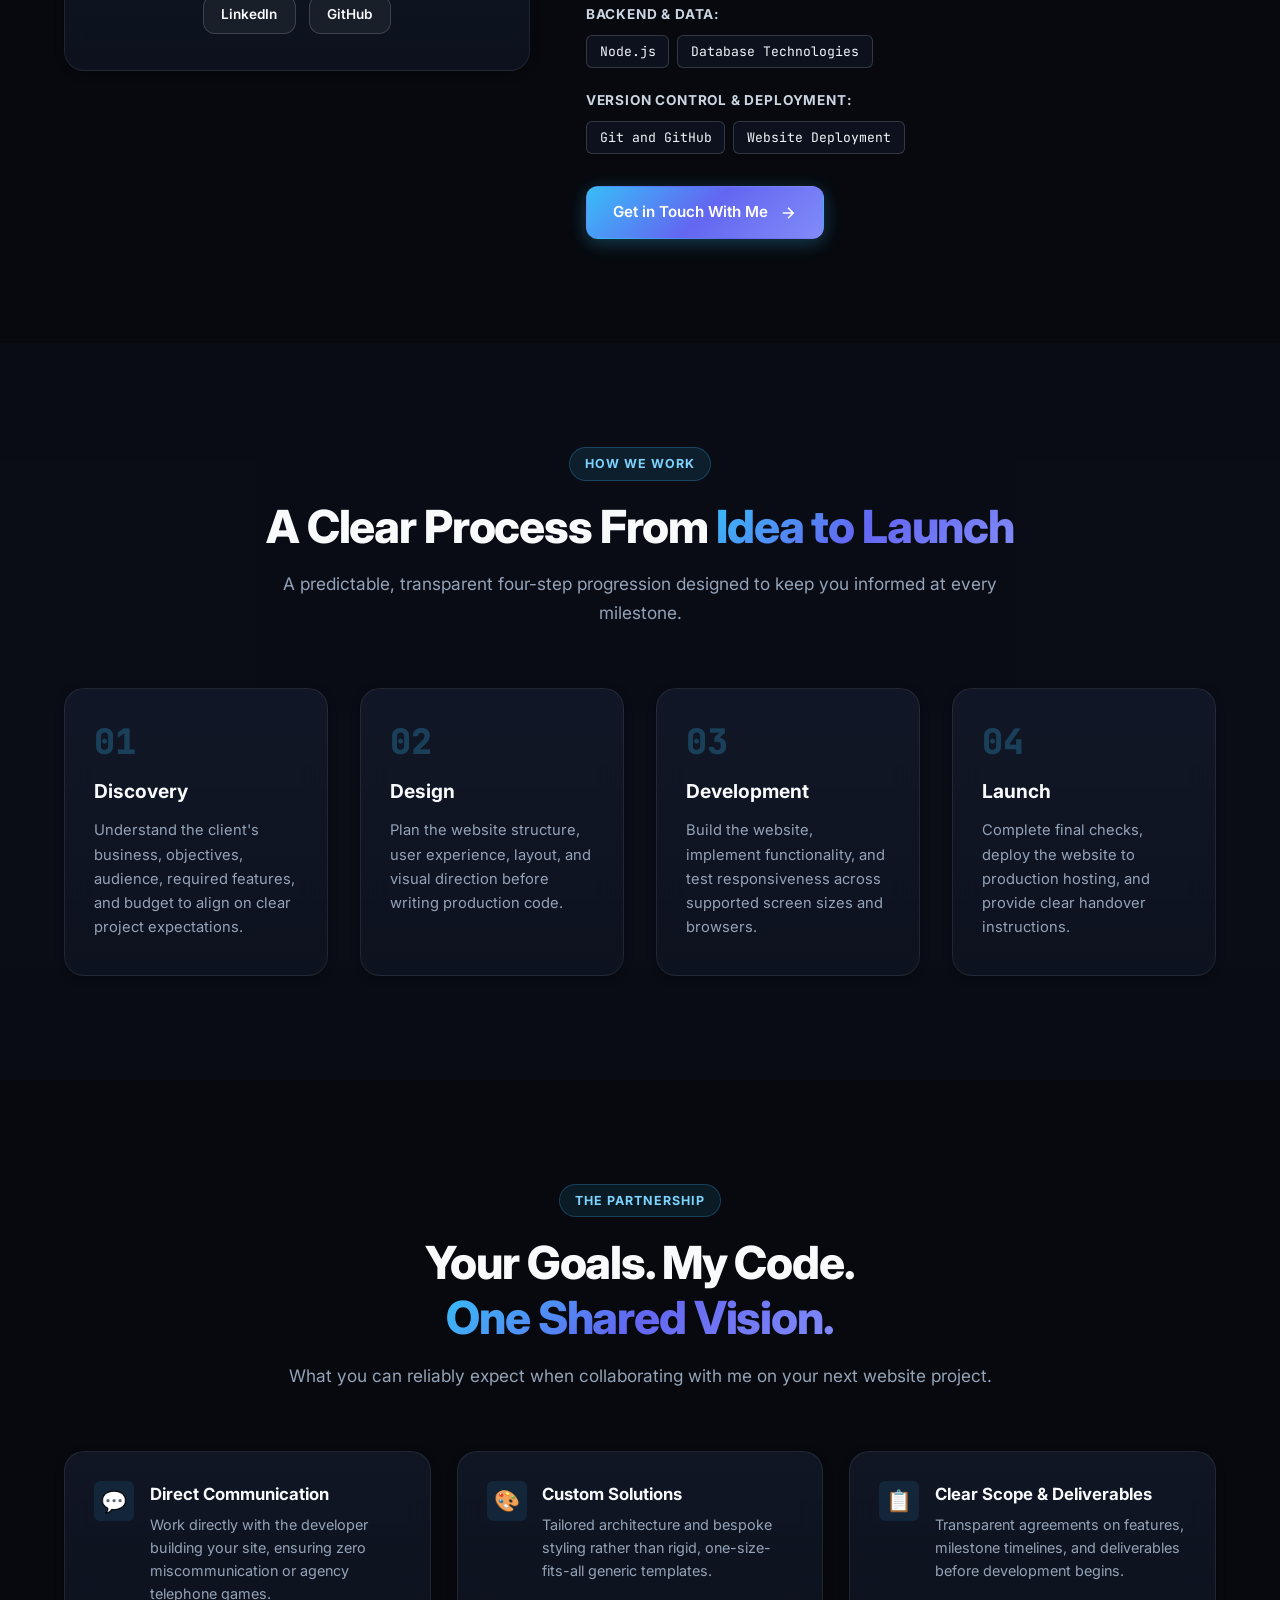
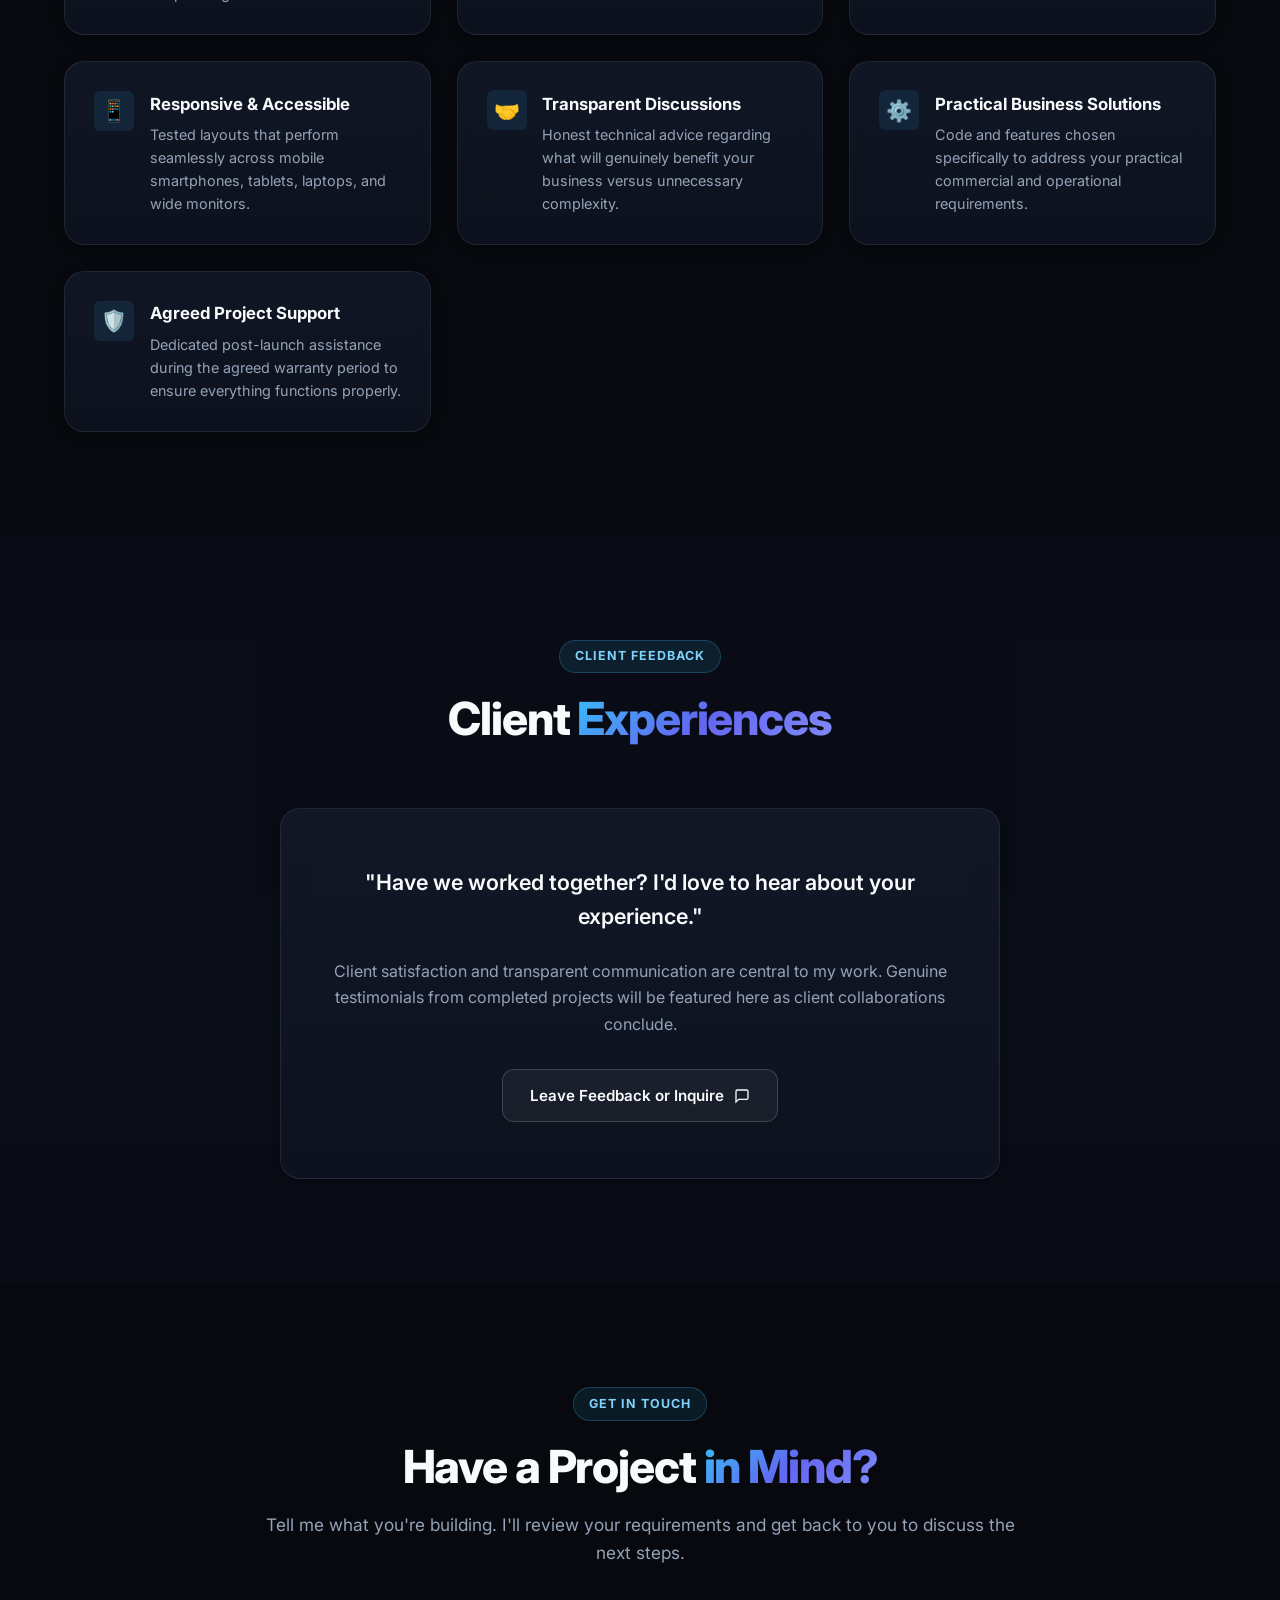
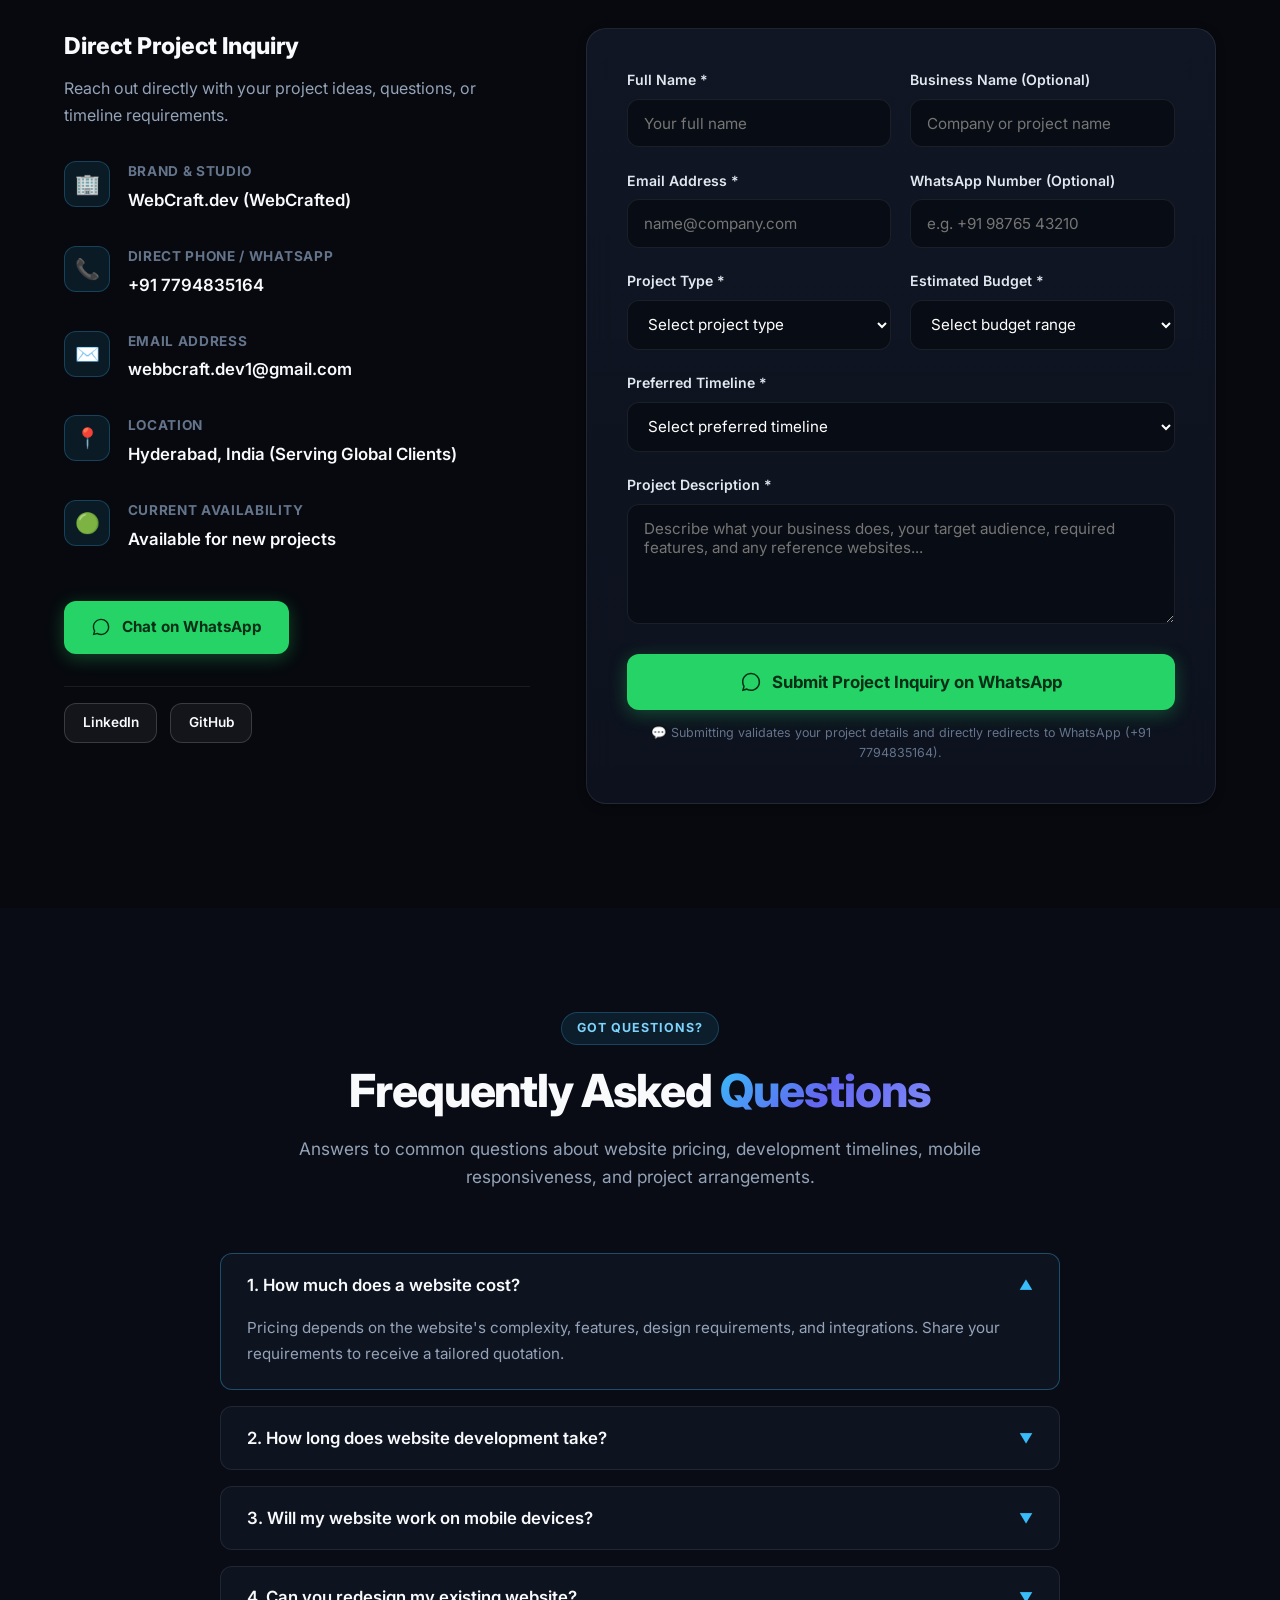
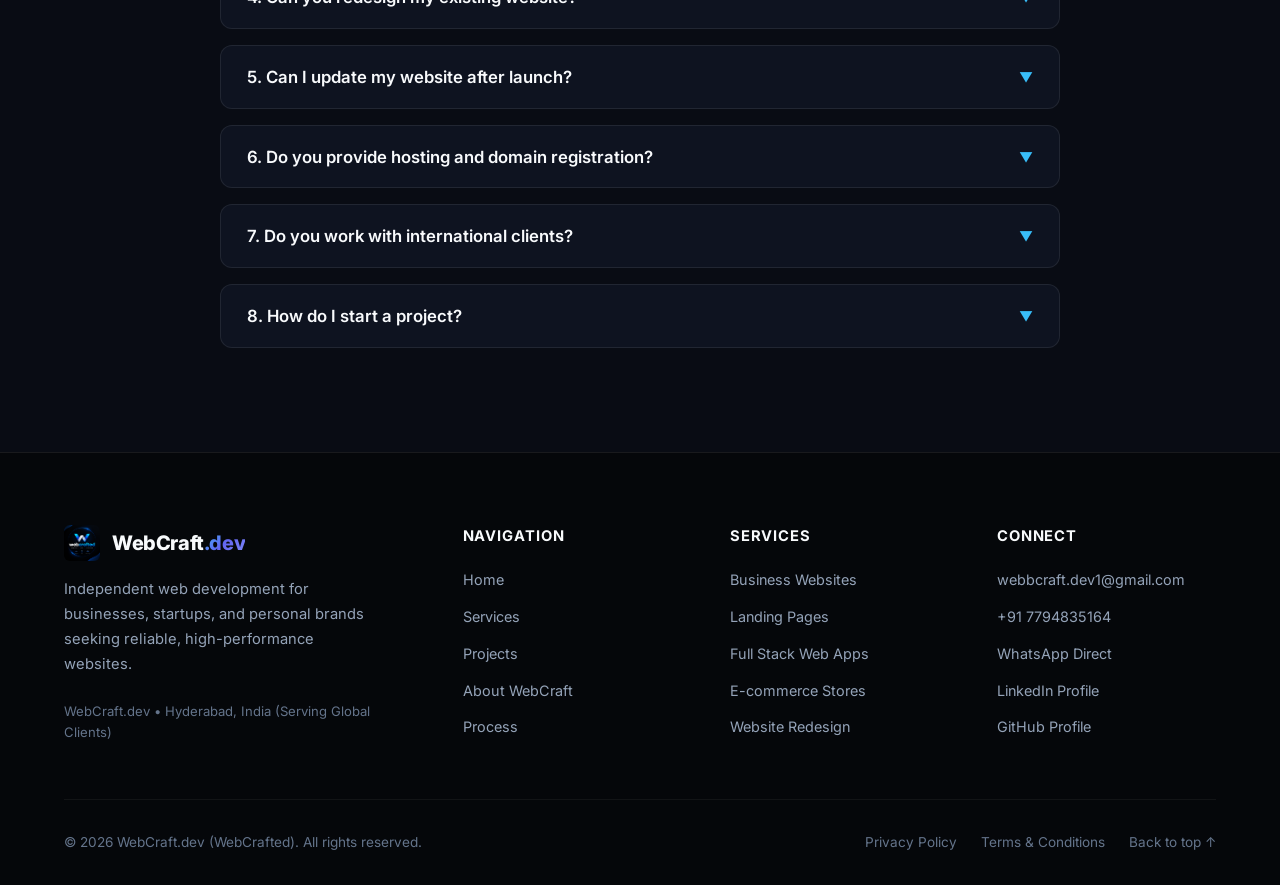
==== commit 0778b255: "commit" ====
--- a/index.html
+++ b/index.html
@@ -14,11 +14,11 @@
   <meta property="og:url" content="https://webcraft.dev/">
   <meta property="og:title" content="WebCraft.dev | Modern Full Stack Web Development">
   <meta property="og:description" content="Websites That Turn Your Ideas Into Business. High-performance, modern websites designed to help businesses build credibility and grow.">
-  <meta property="og:image" content="assets/spirit-adventure-preview.svg">
+  <meta property="og:image" content="assets/spirit-adventure-home.png">
 
   <!-- Favicon -->
-  <link rel="icon" type="image/png" href="assets/Logohead.png">
-  <link rel="alternate icon" type="image/svg+xml" href="assets/logo.svg">
+  <link rel="icon" type="image/png" href="Assests/Logo.png">
+  <link rel="alternate icon" type="image/svg+xml" href="Assests/Logo.png">
   
   <!-- Google Fonts: Inter & JetBrains Mono -->
   <link rel="preconnect" href="https://fonts.googleapis.com">
@@ -45,7 +45,7 @@
         
         <!-- Left: Logo / Typographic Wordmark -->
         <a href="#home" class="brand-logo" aria-label="WebCraft.dev Home">
-          <img src="assets/Logohead.png" alt="WebCrafted logo" class="brand-icon" onerror="this.onerror=null; this.src='assets/logo.svg';">
+          <img src="Assests/Logo.png" alt="WebCrafted logo" class="brand-icon" onerror="this.onerror=null; this.src='assets/logo.svg';">
           <span>WebCraft<span class="gradient-text">.dev</span></span>
         </a>
 
@@ -93,8 +93,14 @@
           <span class="availability-text">Available for new projects</span>
         </div>
 
-        <!-- Introductory Label -->
-        <span class="hero-intro-label">INDEPENDENT WEB DEVELOPER</span>
+        <!-- Introductory Label & Featured Live Tag -->
+        <div style="display: flex; align-items: center; gap: 0.8rem; flex-wrap: wrap; margin-bottom: 0.8rem;">
+          <span class="hero-intro-label" style="margin-bottom: 0;">INDEPENDENT WEB DEVELOPER</span>
+          <a href="#projects" class="hero-featured-tag">
+            <span class="pulse-emerald"></span>
+            <span>Live Project: <strong>Spirit Adventure</strong> ↗</span>
+          </a>
+        </div>
 
         <!-- Main Headline -->
         <h1 class="hero-title">
@@ -139,33 +145,36 @@
           </div>
           <div class="browser-url-input">
             <span>🔒</span>
-            <span>https://spirit-adventure.onrender.com</span>
-          </div>
-          <div style="display: flex; gap: 4px;">
-            <button class="browser-tab-btn" data-file="page.tsx" style="background:#151d30; color:#e2e8f0; border:none; padding:2px 8px; border-radius:4px; font-size:11px; cursor:pointer;">page.tsx</button>
-            <button class="browser-tab-btn" data-file="api.ts" style="background:transparent; color:#94a3b8; border:none; padding:2px 8px; border-radius:4px; font-size:11px; cursor:pointer;">api.ts</button>
-            <button class="browser-tab-btn" data-file="config.json" style="background:transparent; color:#94a3b8; border:none; padding:2px 8px; border-radius:4px; font-size:11px; cursor:pointer;">config.json</button>
-          </div>
-        </div>
-
-        <div class="browser-content-area">
-          <pre style="margin:0; overflow-x:auto;"><code id="heroCodeContent"><span style="color:#64748b;">// Clean, Component-Based Architecture</span>
-<span style="color:#38bdf8;">import</span> { TourPackageCard } <span style="color:#38bdf8;">from</span> <span style="color:#a7f3d0;">'@/components/tours'</span>;
-<span style="color:#38bdf8;">import</span> { WhatsAppEnquiry } <span style="color:#38bdf8;">from</span> <span style="color:#a7f3d0;">'@/components/contact'</span>;
-
-<span style="color:#818cf8;">export default function</span> <span style="color:#fcd34d;">AdventureWebsite</span>() {
-  <span style="color:#818cf8;">return</span> (
-    &lt;<span style="color:#38bdf8;">main</span> <span style="color:#94a3b8;">className</span>=<span style="color:#a7f3d0;">"min-h-screen bg-slate-950"</span>&gt;
-      &lt;<span style="color:#fcd34d;">HeroBanner</span> headline=<span style="color:#a7f3d0;">"Explore Untamed Trails"</span> /&gt;
-      &lt;<span style="color:#fcd34d;">TourPackageCard</span> location=<span style="color:#a7f3d0;">"Himalayas"</span> /&gt;
-      &lt;<span style="color:#fcd34d;">WhatsAppEnquiry</span> instantReply={<span style="color:#34d399;">true</span>} /&gt;
-    &lt;/<span style="color:#38bdf8;">main</span>&gt;
-  );
-}</code></pre>
+            <span id="heroUrlDisplay">https://spirit-adventure.onrender.com</span>
+          </div>
+          <div style="display: flex; gap: 4px; flex-wrap: wrap;">
+            <button class="browser-tab-btn active" data-file="spirit-preview" style="background:#151d30; color:#38bdf8; border:none; padding:3px 9px; border-radius:4px; font-size:11px; cursor:pointer; font-weight:700;">📸 Homepage</button>
+            <button class="browser-tab-btn" data-file="page.tsx" style="background:transparent; color:#94a3b8; border:none; padding:3px 9px; border-radius:4px; font-size:11px; cursor:pointer;">page.tsx</button>
+            <button class="browser-tab-btn" data-file="api.ts" style="background:transparent; color:#94a3b8; border:none; padding:3px 9px; border-radius:4px; font-size:11px; cursor:pointer;">api.ts</button>
+            <button class="browser-tab-btn" data-file="config.json" style="background:transparent; color:#94a3b8; border:none; padding:3px 9px; border-radius:4px; font-size:11px; cursor:pointer;">config.json</button>
+          </div>
+        </div>
+
+        <!-- Spirit Adventure Homepage Screenshot (Active View by Default) -->
+        <div id="heroSpiritPreviewView" class="hero-screenshot-wrapper">
+          <img src="assets/spirit-adventure-home.png" alt="Spirit Adventure Website Homepage Screenshot" class="hero-screenshot-img" loading="eager">
+          <div class="hero-screenshot-overlay">
+            <div class="hero-screenshot-badge">
+              <span class="pulse-emerald"></span> Production Website: Spirit Adventure
+            </div>
+            <a href="https://spirit-adventure.onrender.com/" target="_blank" rel="noopener noreferrer" class="btn btn-primary btn-sm" style="font-size: 0.75rem; padding: 0.35rem 0.8rem;">
+              Visit Live Site ↗
+            </a>
+          </div>
+        </div>
+
+        <!-- Code Content Area (Visible when code tabs are clicked) -->
+        <div class="browser-content-area" id="heroCodeArea" style="display: none;">
+          <pre style="margin:0; overflow-x:auto;"><code id="heroCodeContent"></code></pre>
         </div>
 
         <div style="padding:0.75rem 1.25rem; background:#0d1424; border-top:1px solid var(--border-subtle); display:flex; justify-content:space-between; align-items:center; font-size:0.78rem; font-family:var(--font-mono); color:var(--text-muted);">
-          <span>Frontend &amp; Full Stack Architecture</span>
+          <span>Production Travel Stack • Next.js &amp; Render</span>
           <span style="color:#34d399;">● Tested &amp; Responsive</span>
         </div>
       </div>
@@ -375,9 +384,9 @@
 
       <div class="projects-editorial-list">
         
-        <!-- Project 1: Spirit Adventure (REAL PROJECT) -->
-        <article class="project-showcase-item">
-          <!-- Desktop Mockup Frame -->
+        <!-- Project 1: Spirit Adventure (REAL LIVE PRODUCTION PROJECT) -->
+        <article class="project-showcase-item project-featured-hero" id="spiritAdventureShowcase">
+          <!-- Desktop Mockup Frame with Homepage Screenshot -->
           <div class="project-preview-side">
             <div class="device-frame-desktop">
               <div class="device-desktop-header">
@@ -386,41 +395,76 @@
                   <div class="browser-dot yellow"></div>
                   <div class="browser-dot green"></div>
                 </div>
-                <div class="device-url-bar">https://spirit-adventure.onrender.com</div>
-              </div>
+                <div class="device-url-bar">
+                  <span>🔒</span>
+                  <span>https://spirit-adventure.onrender.com</span>
+                </div>
+                <a href="https://spirit-adventure.onrender.com/" target="_blank" rel="noopener noreferrer" class="device-mode-btn" title="Open live website in new tab">
+                  <span>Visit Live Site ↗</span>
+                </a>
+              </div>
+
+              <!-- Media Box with Website Homepage Screenshot -->
               <div class="device-media-box">
-                <img src="assets/spirit-adventure-preview.svg" alt="Spirit Adventure Travel Website Preview" loading="lazy">
+                <img src="assets/spirit-adventure-home.png" alt="Spirit Adventure Website Homepage Screenshot" loading="lazy" class="project-screenshot-img">
               </div>
             </div>
           </div>
 
           <!-- Project Info -->
           <div class="project-info-side">
-            <span class="project-category-tag">Travel &amp; Tourism Website</span>
-            <h3 class="project-title">Spirit Adventure</h3>
+            <div class="project-header-row">
+              <img src="Assests/Logo.png" alt="Spirit Adventure Logo" class="project-brand-avatar">
+              <div>
+                <span class="project-category-tag">Featured Live Project • Travel &amp; Tourism</span>
+                <h3 class="project-title">Spirit Adventure</h3>
+              </div>
+            </div>
+
+            <div class="live-deployment-badge">
+              <span class="badge-status-dot"></span>
+              <span>Live Deployed on Render Cloud • High Performance Next.js</span>
+            </div>
+
             <p class="project-description">
-              A modern travel and adventure website designed to showcase tour packages, highlight destinations, and help visitors enquire about their next adventure.
+              A comprehensive travel, trekking, and adventure booking platform built for travelers seeking curated expeditions across South and North India. Engineered for high conversions with instant WhatsApp inquiry routing, detailed itinerary breakdowns, and multi-city departure points.
             </p>
 
+            <div class="project-tours-highlight">
+              <span class="tours-label">Featured Verified Expeditions:</span>
+              <div class="tours-pills-grid">
+                <span class="tour-pill">🏔️ Wayanad 3D2N (Chembra Peak)</span>
+                <span class="tour-pill">🌊 Gokarna &amp; Dandeli Rafting</span>
+                <span class="tour-pill">❄️ Manali Snow Valley &amp; Solang</span>
+                <span class="tour-pill">🌿 Meghalaya Living Root Bridges</span>
+                <span class="tour-pill">⛵ Kerala Backwaters Houseboat</span>
+              </div>
+            </div>
+
             <ul class="project-highlights-list">
-              <li>Tour package presentation &amp; pricing itineraries</li>
-              <li>Responsive layouts across desktop, tablet, and mobile</li>
-              <li>Booking and enquiry functionality</li>
-              <li>Direct WhatsApp integration for quick traveler support</li>
-              <li>Destination information &amp; curated visual galleries</li>
+              <li><strong>Multi-City Departure Hubs:</strong> Centralized trip pick-ups for Hyderabad, Bangalore, and Chennai.</li>
+              <li><strong>Direct WhatsApp Booking:</strong> Streamlined inquiry flow converting travelers straight into WhatsApp chats.</li>
+              <li><strong>Interactive Itineraries:</strong> Day-wise schedules, inclusion/exclusion breakdowns, and transparent pricing.</li>
+              <li><strong>Mobile-First Performance:</strong> Fully responsive Next.js frontend with sub-second page transitions.</li>
             </ul>
 
             <div class="project-tech-tags">
+              <span class="tech-tag">Next.js</span>
               <span class="tech-tag">React</span>
               <span class="tech-tag">Tailwind CSS</span>
-              <span class="tech-tag">Node.js</span>
-              <span class="tech-tag">Render</span>
-            </div>
-
-            <div style="display: flex; gap: 1rem; align-items: center; flex-wrap: wrap;">
+              <span class="tech-tag">WhatsApp API</span>
+              <span class="tech-tag">Cloudflare</span>
+              <span class="tech-tag">Render Cloud</span>
+            </div>
+
+            <div class="project-actions-group">
               <a href="https://spirit-adventure.onrender.com/" target="_blank" rel="noopener noreferrer" class="btn btn-primary btn-sm">
-                <span>View Live Website</span>
+                <span>Open Live Website</span>
                 <svg width="14" height="14" viewBox="0 0 24 24" fill="none" stroke="currentColor" stroke-width="2"><path d="M18 13v6a2 2 0 0 1-2 2H5a2 2 0 0 1-2-2V8a2 2 0 0 1 2-2h6"/><polyline points="15 3 21 3 21 9"/><line x1="10" y1="14" x2="21" y2="3"/></svg>
+              </a>
+              <a href="https://wa.me/917794835164?text=Hi%20WebCraft.dev,%20I%20saw%20your%20Spirit%20Adventure%20project%20and%20would%20like%20to%20build%20a%20similar%20travel%20or%20booking%20website!" target="_blank" rel="noopener noreferrer" class="btn btn-whatsapp btn-sm">
+                <span>Chat on WhatsApp</span>
+                <svg width="14" height="14" viewBox="0 0 24 24" fill="currentColor"><path d="M12.04 2c-5.46 0-9.91 4.45-9.91 9.91 0 1.75.46 3.45 1.32 4.95L2.05 22l5.25-1.38c1.45.79 3.08 1.21 4.74 1.21 5.46 0 9.91-4.45 9.91-9.91 0-2.65-1.03-5.14-2.9-7.01A9.816 9.816 0 0 0 12.04 2z"/></svg>
               </a>
               <a href="#contact" class="btn btn-secondary btn-sm">Inquire Similar Project</a>
             </div>
@@ -539,7 +583,7 @@
         <!-- Portrait / Brand Card -->
         <div class="glass-card about-portrait-card">
           <div class="portrait-avatar-box">
-            <img src="assets/Logohead.png" alt="WebCraft.dev" class="portrait-img" onerror="this.onerror=null; this.src='assets/logo.svg';">
+            <img src="Assests/Logo.png" alt="WebCraft.dev" class="portrait-img" onerror="this.onerror=null; this.src='assets/logo.svg';">
           </div>
           <h3 class="about-author-name">WebCraft<span class="gradient-text">.dev</span></h3>
           <p class="about-author-role">Freelance Full Stack Web Development</p>
@@ -1052,7 +1096,7 @@
         
         <div>
           <a href="#home" class="brand-logo" style="margin-bottom: 0.5rem;">
-            <img src="assets/Logohead.png" alt="WebCrafted logo" class="brand-icon" onerror="this.onerror=null; this.src='assets/logo.svg';">
+            <img src="Assests/Logo.png" alt="WebCrafted logo" class="brand-icon" onerror="this.onerror=null; this.src='assets/logo.svg';">
             <span>WebCraft<span class="gradient-text">.dev</span></span>
           </a>
           <p class="footer-bio">
--- a/styles.css
+++ b/styles.css
@@ -578,93 +578,51 @@
   color: #e2e8f0;
 }
 
-/* Hero Spirit Adventure Showcase Card */
-.hero-spirit-card {
-  padding: 1.6rem;
-  background: radial-gradient(circle at 85% 15%, rgba(56, 189, 248, 0.12), transparent 60%), #090e18;
-}
-
-.hero-spirit-top {
+/* Hero Spirit Adventure Homepage Screenshot Preview */
+.hero-screenshot-wrapper {
+  position: relative;
+  width: 100%;
+  aspect-ratio: 16 / 10;
+  background: #080c14;
+  overflow: hidden;
+}
+
+.hero-screenshot-img {
+  width: 100%;
+  height: 100%;
+  object-fit: cover;
+  object-position: top;
+  display: block;
+  transition: transform var(--transition-smooth);
+}
+
+.hero-screenshot-wrapper:hover .hero-screenshot-img {
+  transform: scale(1.02);
+}
+
+.hero-screenshot-overlay {
+  position: absolute;
+  bottom: 0;
+  left: 0;
+  right: 0;
+  background: linear-gradient(to top, rgba(9, 14, 24, 0.95) 15%, rgba(9, 14, 24, 0.5) 60%, transparent 100%);
+  padding: 0.85rem 1.25rem;
   display: flex;
   align-items: center;
   justify-content: space-between;
-  margin-bottom: 1rem;
+  gap: 10px;
   flex-wrap: wrap;
-  gap: 0.6rem;
-}
-
-.hero-spirit-brand {
-  display: flex;
-  align-items: center;
-  gap: 12px;
-}
-
-.hero-spirit-logo {
-  width: 44px;
-  height: 44px;
-  border-radius: 10px;
-  background: #0b1322;
-  border: 1px solid rgba(56, 189, 248, 0.3);
-  padding: 3px;
-  object-fit: contain;
-}
-
-.hero-spirit-name {
-  font-size: 1.15rem;
-  font-weight: 800;
-  color: #f8fafc;
-  margin: 0;
-}
-
-.hero-spirit-subtitle {
-  font-size: 0.76rem;
-  color: #38bdf8;
+  z-index: 2;
+}
+
+.hero-screenshot-badge {
   font-family: var(--font-mono);
-  display: block;
-}
-
-.hero-spirit-live-tag {
-  display: inline-flex;
+  font-size: 0.78rem;
+  font-weight: 700;
+  color: #34d399;
+  display: flex;
   align-items: center;
   gap: 6px;
-  padding: 0.2rem 0.65rem;
-  border-radius: var(--radius-full);
-  background: rgba(16, 185, 129, 0.12);
-  border: 1px solid rgba(16, 185, 129, 0.3);
-  color: #34d399;
-  font-size: 0.72rem;
-  font-weight: 700;
-  font-family: var(--font-mono);
-}
-
-.hero-spirit-text {
-  font-size: 0.88rem;
-  color: var(--text-muted);
-  line-height: 1.65;
-  margin-bottom: 1.1rem;
-}
-
-.hero-spirit-chips {
-  display: flex;
-  flex-wrap: wrap;
-  gap: 6px;
-  margin-bottom: 1.3rem;
-}
-
-.spirit-chip {
-  font-size: 0.74rem;
-  background: rgba(255, 255, 255, 0.04);
-  border: 1px solid rgba(255, 255, 255, 0.08);
-  color: #cbd5e1;
-  padding: 0.2rem 0.55rem;
-  border-radius: 4px;
-}
-
-.hero-spirit-actions {
-  display: flex;
-  align-items: center;
-  gap: 0.75rem;
-  flex-wrap: wrap;
 }
 
 .hero-scroll-indicator {
@@ -945,115 +903,18 @@
   object-fit: cover;
 }
 
-/* Specific Live Media Box for Real Live Projects */
-.live-media-box {
-  aspect-ratio: auto;
-  height: 520px;
-  overflow: hidden;
-  position: relative;
-}
-
-.live-project-iframe {
-  width: 100%;
-  height: 100%;
-  border: none;
-  display: block;
-  background: #080c14;
-}
-
-.live-frame-loader {
-  position: absolute;
-  top: 0;
-  left: 0;
-  right: 0;
-  bottom: 0;
-  background: #090e18;
-  display: flex;
-  flex-direction: column;
-  align-items: center;
-  justify-content: center;
-  gap: 1rem;
-  z-index: 10;
-  transition: opacity 0.4s ease;
-}
-
-.loader-spinner {
-  width: 36px;
-  height: 36px;
-  border: 3px solid rgba(56, 189, 248, 0.15);
-  border-top-color: #38bdf8;
-  border-radius: 50%;
-  animation: spinLoader 0.9s linear infinite;
-}
-
-@keyframes spinLoader {
-  to { transform: rotate(360deg); }
-}
-
-.loader-text {
-  text-align: center;
-  display: flex;
-  flex-direction: column;
-  gap: 4px;
-}
-
-.loader-text strong {
-  font-size: 0.9rem;
-  color: #f1f5f9;
-}
-
-.loader-text span {
-  font-size: 0.78rem;
-  color: #64748b;
-  font-family: var(--font-mono);
-}
-
-.snapshot-fallback-view {
-  position: relative;
-  width: 100%;
-  height: 100%;
-}
-
-.snapshot-fallback-view img {
+/* Project Screenshot Image */
+.project-screenshot-img {
   width: 100%;
   height: 100%;
   object-fit: cover;
-}
-
-.snapshot-overlay {
-  position: absolute;
-  bottom: 1.5rem;
-  right: 1.5rem;
-  z-index: 5;
-}
-
-.device-footer-subbar {
-  padding: 0.6rem 1rem;
-  background: #0d1424;
-  border-top: 1px solid var(--border-subtle);
-  display: flex;
-  justify-content: space-between;
-  align-items: center;
-  font-size: 0.76rem;
-  font-family: var(--font-mono);
-  color: var(--text-muted);
-}
-
-.live-pulse-indicator {
-  color: #34d399;
-  display: flex;
-  align-items: center;
-  gap: 6px;
-  font-weight: 600;
-}
-
-.subbar-hint {
-  color: #94a3b8;
-}
-
-.subbar-link {
-  color: #38bdf8;
-  text-decoration: underline;
+  object-position: top;
+  display: block;
+  transition: transform var(--transition-smooth);
+}
+
+.device-frame-desktop:hover .project-screenshot-img {
+  transform: scale(1.015);
 }
 
 .project-brand-avatar {
@@ -1821,6 +1682,10 @@
     display: block;
   }
 
+  .device-url-bar {
+    display: none;
+  }
+
   .form-row {
     grid-template-columns: 1fr;
   }
